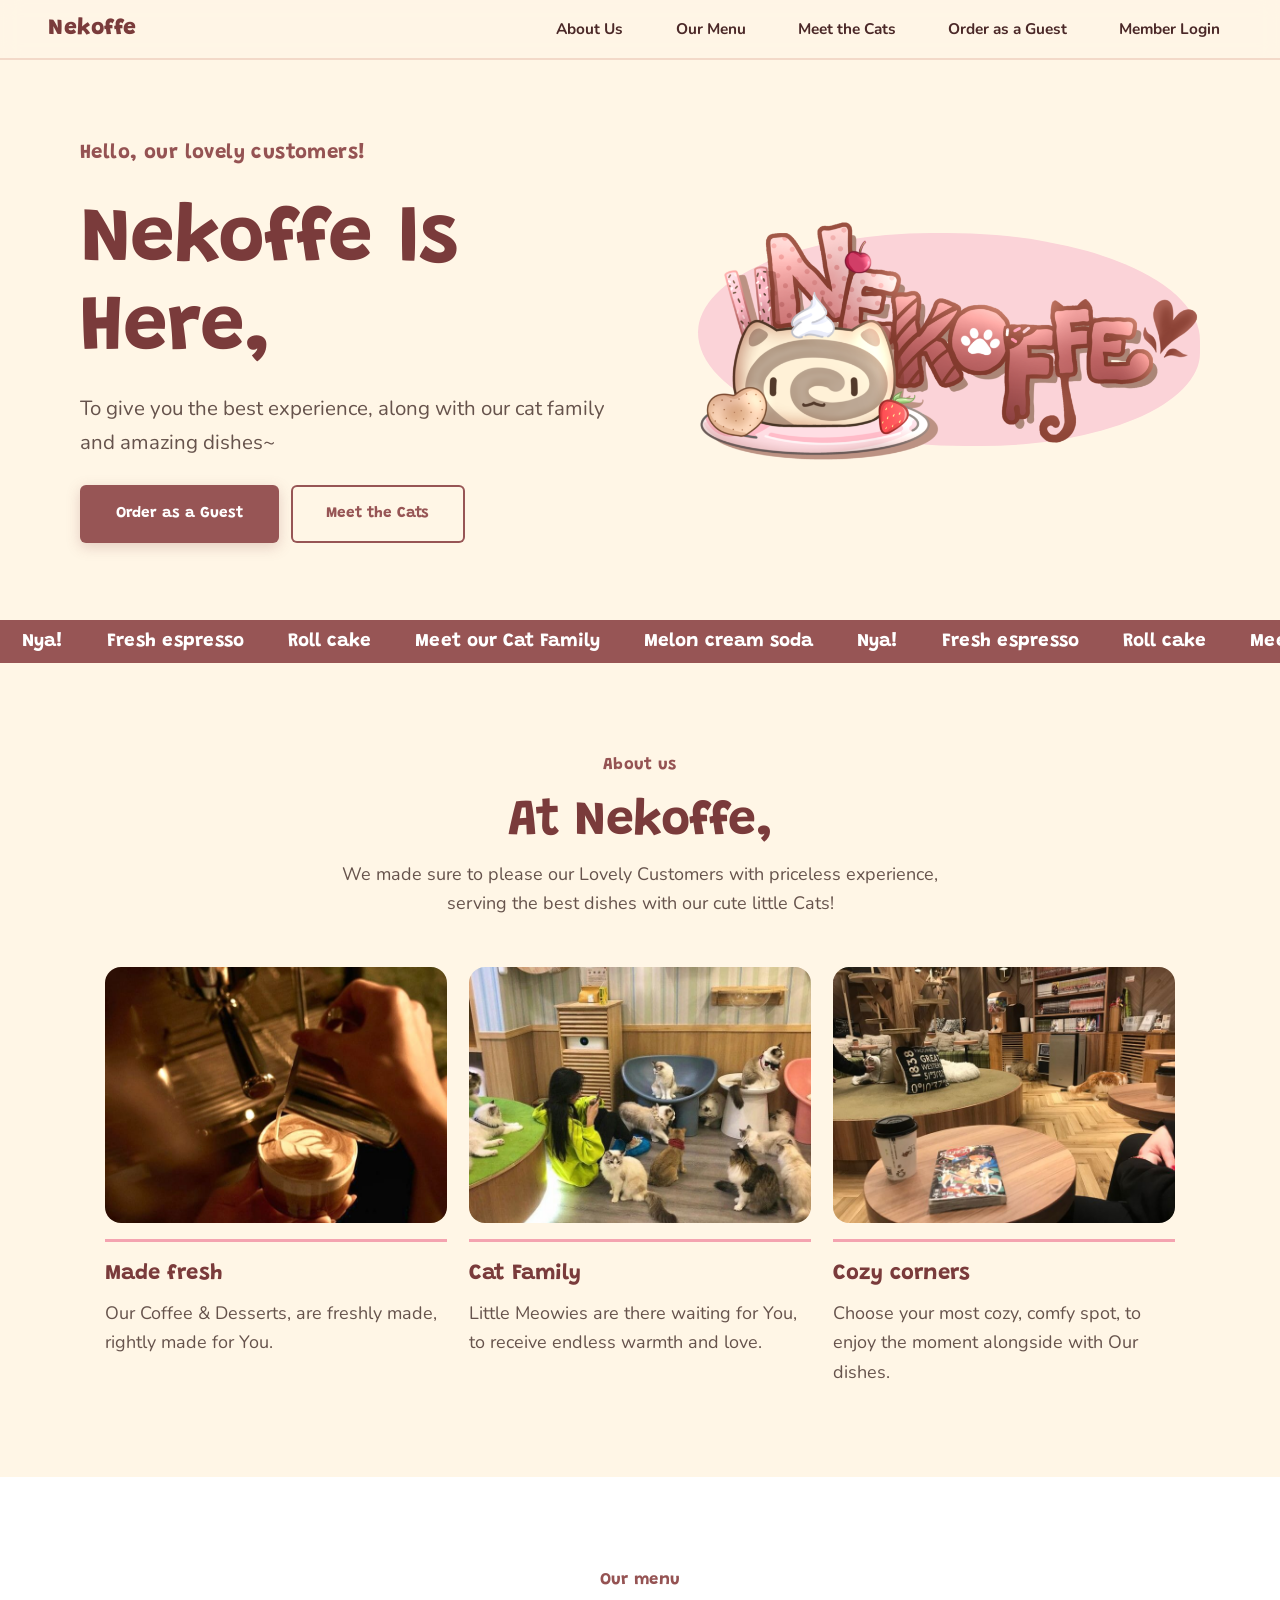
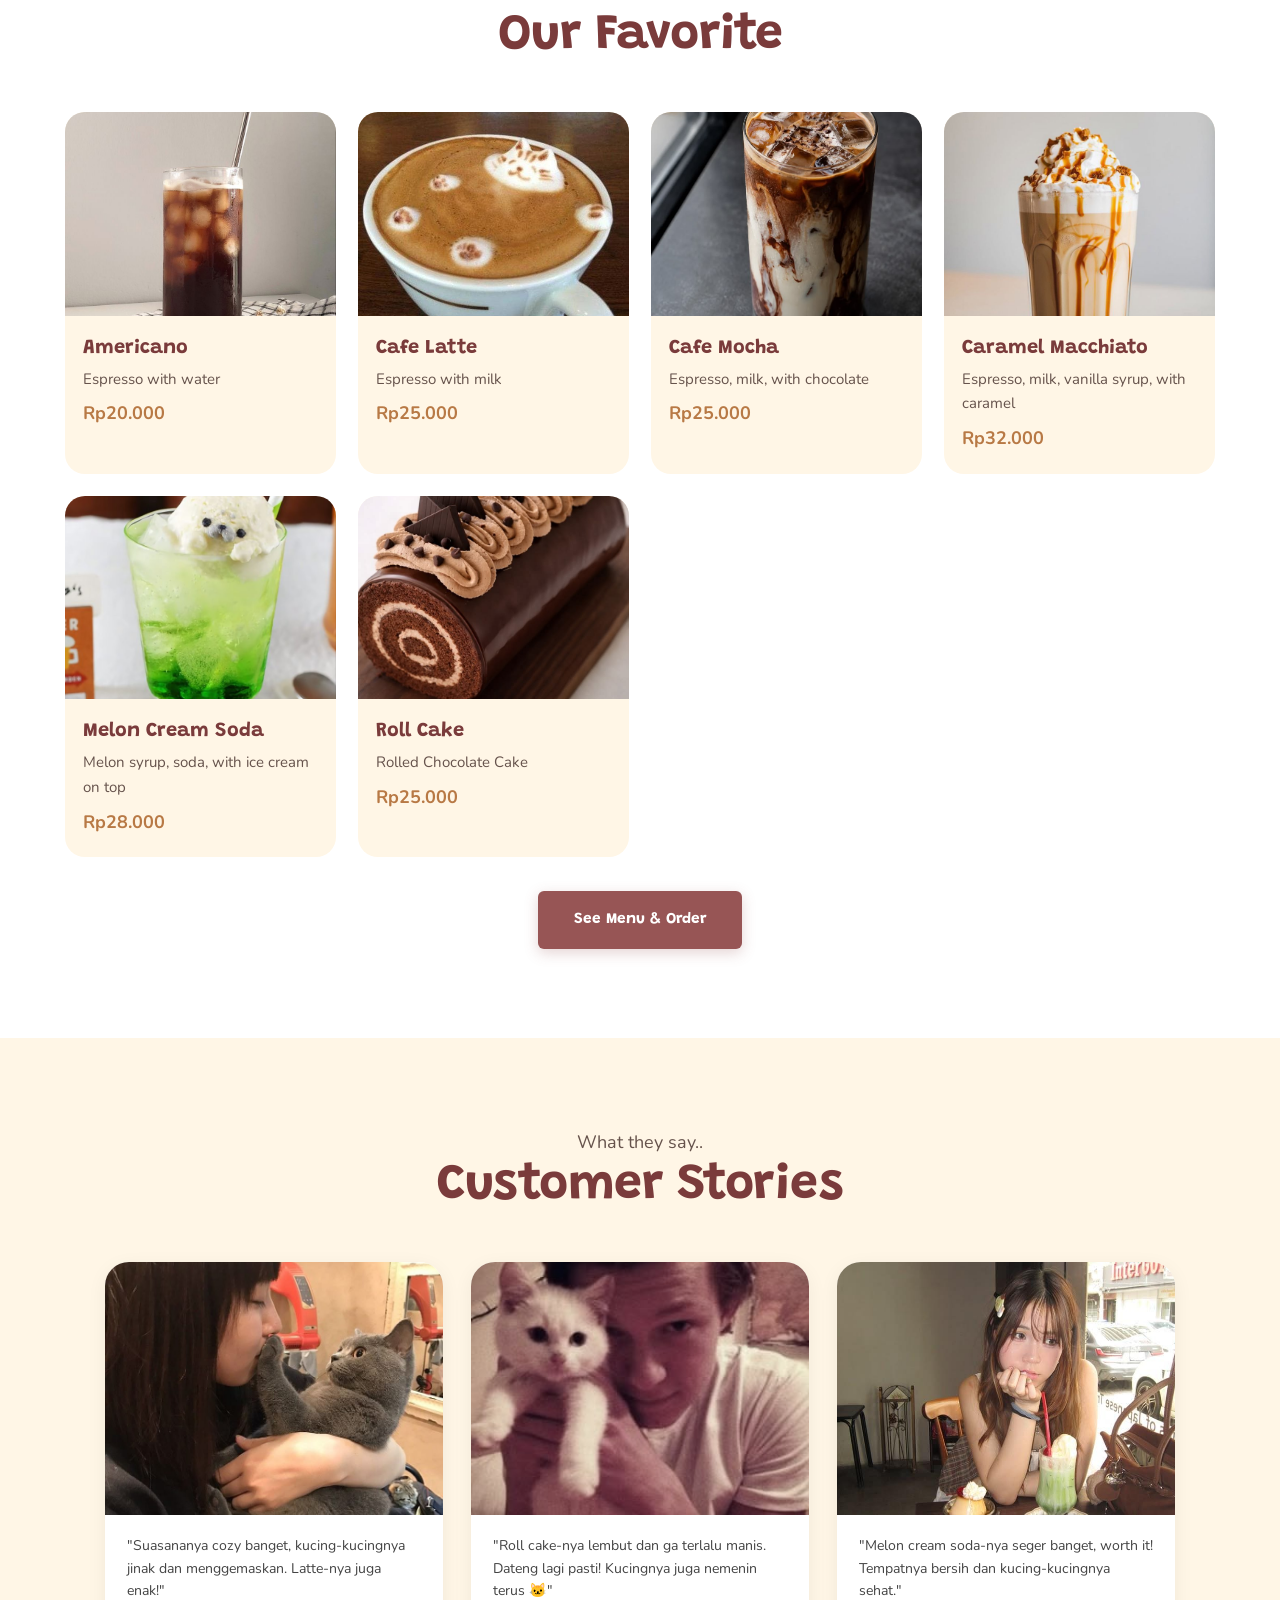
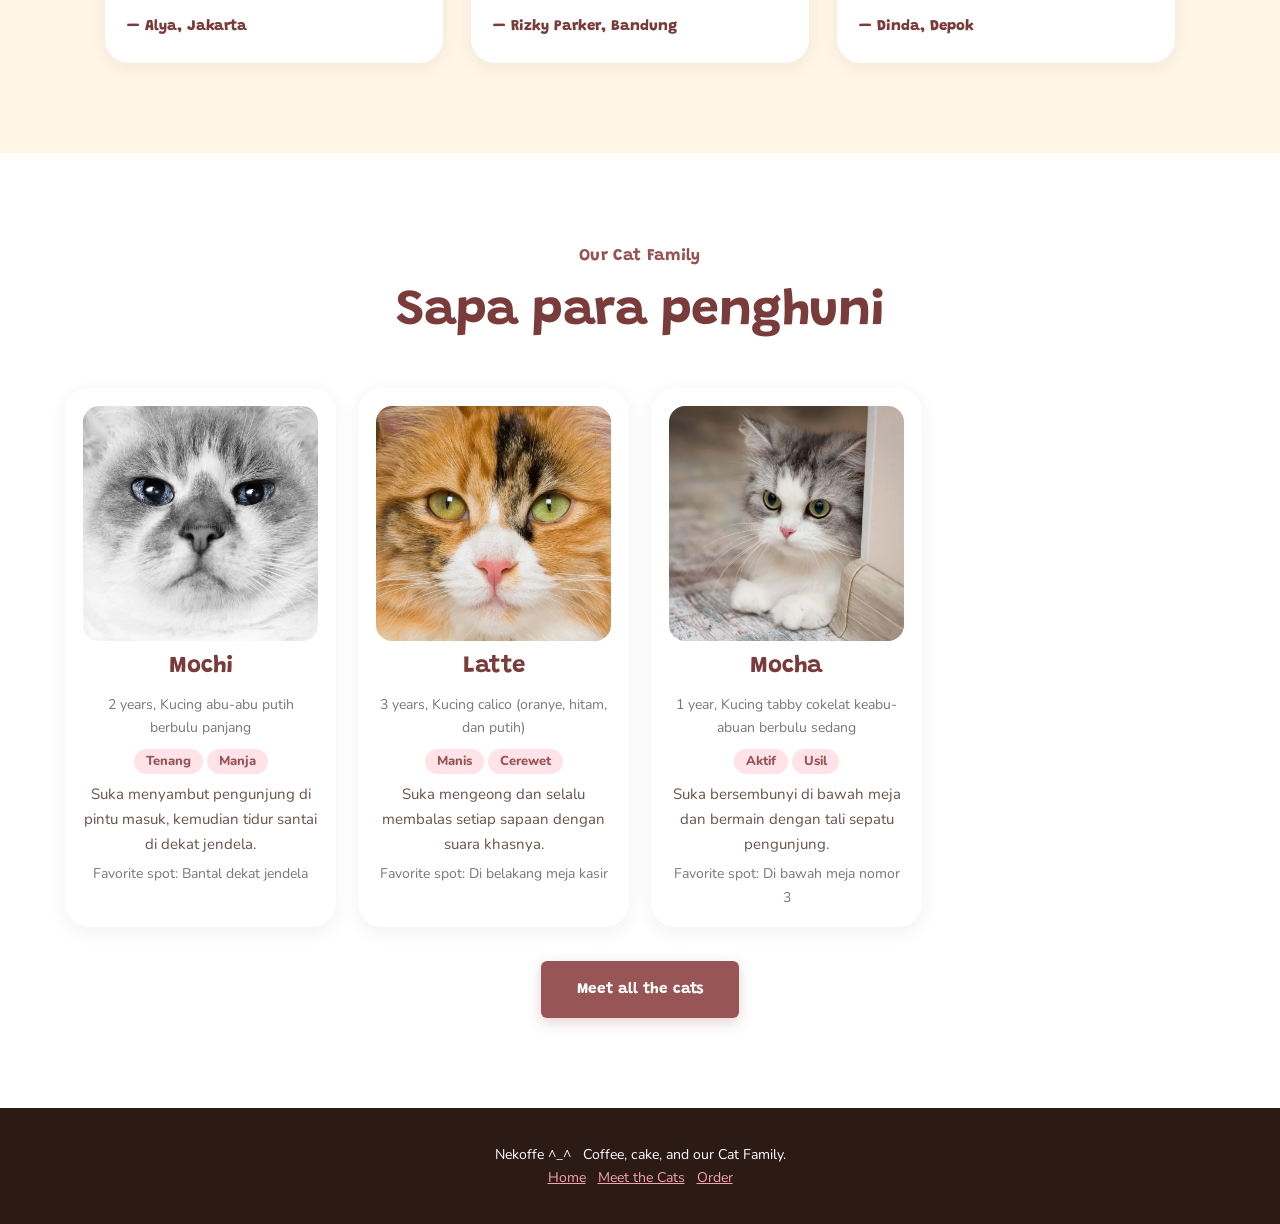
==== index.html @ 2c0364d8 "bahasa dan foto" ====
<!DOCTYPE html>
<html lang="en">
<head>
    <meta charset="UTF-8">
    <meta name="viewport" content="width=device-width, initial-scale=1.0">
    <title>Nekoffe</title>
    <link rel="preconnect" href="https://fonts.googleapis.com"><link rel="preconnect" href="https://fonts.gstatic.com" crossorigin><link href="https://fonts.googleapis.com/css2?family=Grandstander:wght@600;800&family=Nunito:wght@400;700;800&display=swap" rel="stylesheet">
    <link rel="stylesheet" href="assets/css/style.css">
    <link rel="stylesheet" href="assets/css/extra.css">
</head>
<body>
<header class="navbar">
    <div class="logo"><a href="index.html">Nekoffe </a></div>
    <nav>
        <a href="index.html#about">About Us</a>
        <a href="index.html#menu">Our Menu</a>
        <a href="pages/cats.html">Meet the Cats</a>
        <a href="pages/order.html">Order as a Guest</a>
        <a href="login.html">Member Login</a>
    </nav>
</header>
<section class="hero2">
    <div>
        <p class="small-title">Hello, our lovely customers!</p>
        <h1>Nekoffe Is Here,</h1>
        <p>To give you the best experience, along with our cat family and amazing dishes~</p>
        <div class="cta">
            <a href="pages/order.html" class="button">Order as a Guest</a>
            <a href="pages/cats.html" class="button ghost">Meet the Cats</a>
        </div>
    </div>
    <div class="art">
        <img src="assets/img/LOGO.png" alt="Nekoffe logo: a cat-shaped roll cake with strawberry">
    </div>
</section>
<div class="strip" aria-hidden="true"><div><span>Nya!</span><span>Fresh espresso</span><span>Roll cake</span><span>Meet our Cat Family</span><span>Melon cream soda</span><span>Nya!</span><span>Fresh espresso</span><span>Roll cake</span><span>Meet our Cat Family</span><span>Melon cream soda</span></div></div>
<section id="about" class="wrap">
    <div class="head"><p class="small-title">About us</p><h2>At Nekoffe,</h2>
    <p>We made sure to please our Lovely Customers with priceless experience, serving the best dishes with our cute little Cats!</p></div>
    <div class="features">
        <div class="feat">
            <img src="assets/img/FRESH2.jpeg" alt="Racikan kopi espresso segar di Nekoffe" loading="lazy">
            <h3>Made fresh</h3><p>Our Coffee & Desserts, are freshly made, rightly made for You.</p>
        </div>
        <div class="feat">
            <img src="assets/img/famili.jpeg" alt="Kucing penghuni kafe Nekoffe yang sedang bersantai" loading="lazy">
            <h3>Cat Family</h3><p>Little Meowies are there waiting for You, to receive endless warmth and love.</p>
        </div>
        <div class="feat">
            <img src="assets/img/tes2.jpeg" alt="Sudut meja kafe Nekoffe yang nyaman untuk bersantai" loading="lazy">
            <h3>Cozy corners</h3><p>Choose your most cozy, comfy spot, to enjoy the moment alongside with Our dishes.</p>
        </div>
    </div>
</section>
<section id="menu" class="wrap alt" style="max-width:none"><div style="max-width:1150px;margin:0 auto">
    <div class="head"><p class="small-title">Our menu</p><h2>Our Favorite</h2></div>
    <div class="dishes">
<article class="dish"><img src="assets/img/americanp.jpg" alt="Americano" loading="lazy"><div><h3>Americano</h3><p>Espresso with water</p><b>Rp20.000</b></div></article>
<article class="dish"><img src="assets/img/latte.jpeg" alt="Cafe Latte" loading="lazy"><div><h3>Cafe Latte</h3><p>Espresso with milk</p><b>Rp25.000</b></div></article>
<article class="dish"><img src="assets/img/mocha.jpg" alt="Cafe Mocha" loading="lazy"><div><h3>Cafe Mocha</h3><p>Espresso, milk, with chocolate</p><b>Rp25.000</b></div></article>
<article class="dish"><img src="assets/img/machiato.jpg" alt="Caramel Macchiato" loading="lazy"><div><h3>Caramel Macchiato</h3><p>Espresso, milk, vanilla syrup, with caramel</p><b>Rp32.000</b></div></article>
<article class="dish"><img src="assets/img/melon.jpg" alt="Melon Cream Soda" loading="lazy"><div><h3>Melon Cream Soda</h3><p>Melon syrup, soda, with ice cream on top</p><b>Rp28.000</b></div></article>
<article class="dish"><img src="assets/img/rollcake.jpg" alt="Roll Cake" loading="lazy"><div><h3>Roll Cake</h3><p>Rolled Chocolate Cake</p><b>Rp25.000</b></div></article>
    </div>
    <p class="center"><a href="pages/order.html" class="button">See Menu &amp; Order</a></p>
</div></section>
<section id="testimoni" class="wrap">
    <div class="head"><p class="title">What they say..</p><h2>Customer Stories</h2></div>
    <div class="testimonials">
        <div class="testi-card">
            <div class="testi-img-wrap">
                <img src="assets/img/testi1.jpeg" alt="Testimoni pelanggan 1" loading="lazy">
            </div>
            <blockquote>
                <p>"Suasananya cozy banget, kucing-kucingnya jinak dan menggemaskan. Latte-nya juga enak!"</p>
                <cite>— Alya, Jakarta</cite>
            </blockquote>
        </div>
        <div class="testi-card">
            <div class="testi-img-wrap">
                <img src="assets/img/testi2.jpeg" alt="Testimoni pelanggan 2" loading="lazy">
            </div>
            <blockquote>
                <p>"Roll cake-nya lembut dan ga terlalu manis. Dateng lagi pasti! Kucingnya juga nemenin terus 🐱"</p>
                <cite>— Rizky Parker, Bandung</cite>
            </blockquote>
        </div>
        <div class="testi-card">
            <div class="testi-img-wrap">
                <img src="assets/img/testi3.jpeg" alt="Testimoni pelanggan 3" loading="lazy">
            </div>
            <blockquote>
                <p>"Melon cream soda-nya seger banget, worth it! Tempatnya bersih dan kucing-kucingnya sehat."</p>
                <cite>— Dinda, Depok</cite>
            </blockquote>
        </div>
    </div>
</section>
<section class="wrap alt" style="max-width:none"><div style="max-width:1150px;margin:0 auto">
    <div class="head"><p class="small-title">Our Cat Family</p><h2>Sapa para penghuni</h2></div>
    <div class="cats" id="cats" data-base=""></div>
    <p class="center"><a href="pages/cats.html" class="button">Meet all the cats</a></p>
</div></section>
<footer>
    <p>Nekoffe ^_^ &nbsp; Coffee, cake, and our Cat Family.</p>
    <p><a href="index.html" style="color:#f4a3b0">Home</a> &nbsp; <a href="pages/cats.html" style="color:#f4a3b0">Meet the Cats</a> &nbsp; <a href="pages/order.html" style="color:#f4a3b0">Order</a></p>
</footer>
<script src="assets/js/cats.js"></script>
<script>renderCats(document.getElementById("cats"),3)</script>
<script src="assets/js/site.js"></script>
</body>
</html>
---- assets/css/style.css ----
/* ==========================================================================
   Nekoffe - Central Responsive Stylesheet
   Supports: Mobile (320px-480px), Phablets (481px-640px), Tablets/iPad (641px-1024px),
   Laptops (1025px-1440px), Desktop 1080p (1441px-1920px), 2K (2560px), 4K (3840px+)
   ========================================================================== */

:root {
    --color-bg: #f5f0e8;
    --color-hero-bg: #faf5ee; /* Putih coklat sedikit / warm coffee cream */
    --color-card: #ffffff;
    --color-primary: #975555;
    --color-primary-hover: #5e3333;
    --color-accent: #b87945;
    --color-accent-light: #fff8f0;
    --color-text-title: #955353;
    --color-text-dark: #4b2828;
    --color-text-body: #66534c;
    --color-text-muted: #777777;
    --color-pink: #ff6aa3;
    --color-login-bg: rgb(147, 84, 84);
    --color-login-btn: #f8c3d8;

    --radius-sm: 6px;
    --radius-md: 10px;
    --radius-lg: 14px;

    --shadow-card: 0 5px 20px rgba(0, 0, 0, 0.06);
    --shadow-hover: 0 10px 25px rgba(0, 0, 0, 0.09);
    --shadow-glow: 0 4px 14px rgba(151, 85, 85, 0.25);

    --font-main: 'Gill Sans', 'Gill Sans MT', 'Trebuchet MS', sans-serif;
    --container-max: 1150px;
}

/* --------------------------------------------------------------------------
   Reset & Global Baseline
   -------------------------------------------------------------------------- */
* {
    margin: 0;
    padding: 0;
    box-sizing: border-box;
}

html {
    scroll-behavior: smooth;
    -webkit-text-size-adjust: 100%;
}

body {
    font-family: var(--font-main);
    background-color: var(--color-bg);
    color: var(--color-text-body);
    line-height: 1.6;
    min-height: 100vh;
    min-height: 100svh;
    width: 100%;
    overflow-x: hidden;
}

img {
    max-width: 100%;
    height: auto;
    display: block;
}

/* --------------------------------------------------------------------------
   Navbar
   -------------------------------------------------------------------------- */
.navbar {
    position: absolute;
    top: 0;
    left: 0;
    right: 0;
    width: 100%;
    max-width: 1600px;
    margin: 0 auto;
    padding: clamp(16px, 2.5vw, 28px) clamp(20px, 4vw, 60px);
    display: flex;
    justify-content: space-between;
    align-items: center;
    z-index: 100;
    background: transparent;
}

.logo {
    color: rgb(124, 71, 71);
    font-size: clamp(18px, 1.8vw, 24px);
    font-weight: bold;
    text-shadow: 0 2px 8px rgba(66, 42, 42, 0.4);
    letter-spacing: 0.5px;
    white-space: nowrap;
}

.navbar nav {
    display: flex;
    align-items: center;
    gap: clamp(14px, 2.2vw, 32px);
}

.navbar nav a {
    color: rgb(75, 40, 40);
    text-decoration: none;
    font-size: clamp(14px, 1.2vw, 17px);
    font-weight: 500;
    text-shadow: 0 2px 8px rgba(81, 56, 56, 0.4);
    transition: color 0.3s ease, transform 0.2s ease;
    padding: 4px 6px;
    border-radius: var(--radius-sm);
}

.navbar nav a:hover {
    color: #ff95c5;
}

/* --------------------------------------------------------------------------
   Hero Section
   -------------------------------------------------------------------------- */
.hero {
    width: 100%;
    min-height: 100vh;
    min-height: 100svh;
    display: flex;
    flex-direction: column;
    align-items: center;
    justify-content: center;
    position: relative;
    background-color: var(--color-hero-bg);
    background: linear-gradient(180deg, #fdfbf7 0%, #f9f3ea 100%);
    padding: clamp(90px, 12vh, 130px) clamp(16px, 4vw, 40px) clamp(45px, 6vh, 75px);
    text-align: center;
    overflow: hidden;
}

.hero-content {
    color: var(--color-pink);
    max-width: min(780px, 100%);
    width: 100%;
    margin: 0 auto;
    padding: 0 clamp(10px, 2vw, 20px);
    display: flex;
    flex-direction: column;
    align-items: center;
    text-align: center;
    z-index: 2;
}

/* Hero Logo (Cropped LOGO.png) */
.hero-logo {
    width: clamp(230px, 40vw, 500px);
    max-width: 90%;
    height: auto;
    margin: 0 auto clamp(14px, 2.5vh, 26px);
    filter: drop-shadow(0 8px 24px rgba(151, 85, 85, 0.12));
    transition: transform 0.3s ease;
}

.hero-logo:hover {
    transform: scale(1.02);
}

.small-title {
    color: var(--color-text-title);
    font-size: clamp(12px, 1.2vw, 16px);
    font-weight: bold;
    letter-spacing: clamp(2px, 0.35vw, 4px);
    margin-bottom: clamp(8px, 1.4vw, 14px);
    text-transform: uppercase;
}

.hero h1 {
    font-size: clamp(32px, 5.2vw, 72px);
    line-height: 1.15;
    margin-bottom: clamp(10px, 1.8vw, 18px);
    color: var(--color-pink);
    font-weight: bold;
}

.hero-content > p:not(.small-title) {
    font-size: clamp(16px, 1.6vw, 21px);
    margin-bottom: clamp(22px, 3.5vw, 35px);
    color: var(--color-pink);
}

.hero .button {
    position: static;
    left: auto;
    transform: none;
    display: inline-flex;
    align-items: center;
    justify-content: center;
}

/* --------------------------------------------------------------------------
   Shared Buttons
   -------------------------------------------------------------------------- */
.button {
    display: inline-flex;
    align-items: center;
    justify-content: center;
    padding: clamp(12px, 1.4vw, 16px) clamp(26px, 2.8vw, 40px);
    background-color: var(--color-primary);
    color: #ffffff;
    text-decoration: none;
    border: none;
    border-radius: var(--radius-sm);
    font-size: clamp(15px, 1.2vw, 17px);
    font-weight: bold;
    cursor: pointer;
    transition: background-color 0.3s ease, transform 0.2s ease, box-shadow 0.2s ease;
    box-shadow: var(--shadow-glow);
    text-align: center;
}

.button:hover {
    background-color: var(--color-primary-hover);
    transform: translateY(-2px);
    box-shadow: 0 6px 18px rgba(151, 85, 85, 0.35);
}

.button:active {
    transform: translateY(0);
}

.button:disabled {
    background-color: #bbb;
    cursor: not-allowed;
    transform: none;
    box-shadow: none;
}

/* --------------------------------------------------------------------------
   About Section
   -------------------------------------------------------------------------- */
.about {
    width: 100%;
    background-color: var(--color-bg);
    padding: clamp(60px, 8vw, 120px) clamp(20px, 4vw, 50px);
}

.section-content {
    max-width: min(850px, 100%);
    margin: 0 auto;
    text-align: center;
}

.section-content h2 {
    font-size: clamp(28px, 3.8vw, 44px);
    margin-bottom: clamp(16px, 2.5vw, 25px);
    color: var(--color-text-dark);
}

.section-content p:not(.small-title) {
    color: var(--color-text-body);
    font-size: clamp(15px, 1.5vw, 19px);
    line-height: 1.7;
    margin-bottom: 15px;
}

/* --------------------------------------------------------------------------
   Our Menu Section
   -------------------------------------------------------------------------- */
.our-menu {
    padding: clamp(60px, 8vw, 120px) clamp(20px, 4vw, 50px);
    text-align: center;
    background-color: #ffffff;
}

.section-title {
    text-align: center;
    margin-bottom: clamp(30px, 4.5vw, 55px);
}

.section-title h1,
.section-title h2 {
    font-size: clamp(28px, 3.8vw, 44px);
    margin-bottom: 10px;
    color: var(--color-text-dark);
}

.section-title p {
    color: var(--color-text-muted);
    font-size: clamp(15px, 1.4vw, 18px);
}

.menu-preview {
    max-width: var(--container-max);
    margin: 0 auto clamp(30px, 4vw, 48px);
    display: grid;
    grid-template-columns: repeat(3, 1fr);
    gap: clamp(18px, 2.4vw, 28px);
}

.preview-card {
    background-color: var(--color-bg);
    padding: clamp(24px, 3vw, 36px) clamp(16px, 2vw, 24px);
    border-radius: var(--radius-md);
    transition: transform 0.3s ease, box-shadow 0.3s ease;
    text-align: center;
}

.preview-card:hover {
    transform: translateY(-5px);
    box-shadow: var(--shadow-hover);
}

.preview-card h3 {
    font-size: clamp(18px, 1.6vw, 22px);
    margin-bottom: 8px;
    color: var(--color-text-dark);
}

.preview-card p {
    color: var(--color-text-muted);
    font-size: clamp(14px, 1.2vw, 16px);
}

/* --------------------------------------------------------------------------
   Order Page Layout & Form
   -------------------------------------------------------------------------- */
.order-page {
    min-height: 100vh;
    min-height: 100svh;
    padding: clamp(100px, 13vw, 150px) clamp(16px, 3vw, 40px) clamp(60px, 7vw, 100px);
    background-color: var(--color-bg);
}

.order-container {
    max-width: min(920px, 100%);
    margin: 0 auto;
    width: 100%;
}

.order-container .section-title {
    margin-bottom: clamp(25px, 3.5vw, 40px);
}

.form-section {
    background-color: #ffffff;
    padding: clamp(18px, 3.2vw, 32px);
    margin-bottom: clamp(18px, 2.5vw, 28px);
    border-radius: var(--radius-lg);
    box-shadow: var(--shadow-card);
}

.form-section h2 {
    margin-bottom: clamp(14px, 2vw, 20px);
    font-size: clamp(20px, 2.2vw, 25px);
    color: var(--color-text-dark);
}

.form-description {
    color: var(--color-text-muted);
    font-size: clamp(14px, 1.2vw, 15px);
    margin-bottom: clamp(14px, 2vw, 20px);
}

.form-group {
    margin-bottom: clamp(15px, 2vw, 20px);
}

.form-group label {
    display: block;
    margin-bottom: 8px;
    font-weight: bold;
    font-size: clamp(14px, 1.2vw, 16px);
    color: var(--color-text-dark);
}

input[type="text"],
input[type="password"],
input[type="number"],
textarea,
select {
    width: 100%;
    padding: clamp(11px, 1.4vw, 14px);
    border: 1px solid #ddd;
    border-radius: var(--radius-sm);
    font-family: inherit;
    font-size: clamp(14px, 1.2vw, 16px);
    background-color: #ffffff;
    outline: none;
    color: var(--color-text-dark);
    transition: border-color 0.2s ease, box-shadow 0.2s ease;
}

input[type="text"]:focus,
input[type="password"]:focus,
input[type="number"]:focus,
textarea:focus,
select:focus {
    border-color: #8d3e47;
    box-shadow: 0 0 0 3px rgba(141, 62, 71, 0.12);
}

textarea {
    resize: vertical;
    min-height: 90px;
}

/* --------------------------------------------------------------------------
   Menu Selection Grid (Order Page)
   -------------------------------------------------------------------------- */
.menu-selection {
    display: grid;
    grid-template-columns: repeat(2, 1fr);
    gap: clamp(14px, 2vw, 22px);
}

.menu-option {
    position: relative;
    display: flex;
    align-items: center;
    gap: clamp(10px, 1.8vw, 16px);
    padding: clamp(12px, 1.6vw, 16px);
    border: 2px solid #eee;
    border-radius: var(--radius-md);
    cursor: pointer;
    transition: border-color 0.25s ease, transform 0.25s ease, background-color 0.25s ease;
    background-color: #ffffff;
    user-select: none;
}

.menu-option:hover {
    border-color: var(--color-accent);
    transform: translateY(-2px);
}

.menu-option.selected {
    border-color: var(--color-accent);
    background-color: var(--color-accent-light);
}

.menu-option input[type="checkbox"] {
    width: 20px;
    height: 20px;
    accent-color: var(--color-accent);
    flex-shrink: 0;
}

.menu-option img {
    width: clamp(70px, 8vw, 90px);
    height: clamp(70px, 8vw, 90px);
    object-fit: cover;
    border-radius: 8px;
    flex-shrink: 0;
}

.menu-info {
    flex: 1;
    min-width: 0;
}

.menu-info h3 {
    font-size: clamp(15px, 1.5vw, 18px);
    margin-bottom: 4px;
    color: var(--color-text-dark);
    word-break: break-word;
}

.menu-info p {
    color: var(--color-text-muted);
    font-size: clamp(13px, 1.1vw, 14px);
    margin-bottom: 4px;
}

.menu-info span {
    color: var(--color-accent);
    font-weight: bold;
    font-size: clamp(14px, 1.3vw, 16px);
    display: inline-block;
}

/* Quantity Controls */
.qty {
    display: flex;
    align-items: center;
    gap: clamp(6px, 1vw, 10px);
    flex-shrink: 0;
}

.qty button {
    width: clamp(28px, 3.2vw, 34px);
    height: clamp(28px, 3.2vw, 34px);
    border: none;
    border-radius: 50%;
    background-color: var(--color-primary);
    color: #ffffff;
    font-size: clamp(16px, 1.8vw, 20px);
    line-height: 1;
    display: flex;
    align-items: center;
    justify-content: center;
    cursor: pointer;
    transition: background-color 0.2s ease, transform 0.15s ease;
}

.qty button:hover {
    background-color: var(--color-primary-hover);
}

.qty button:active {
    transform: scale(0.92);
}

.qty b {
    min-width: 20px;
    text-align: center;
    font-size: clamp(14px, 1.2vw, 16px);
    color: var(--color-text-dark);
}

/* --------------------------------------------------------------------------
   Sugar & Order Type Options
   -------------------------------------------------------------------------- */
.sugar-options {
    display: flex;
    flex-wrap: wrap;
    gap: clamp(8px, 1.5vw, 14px);
}

.sugar-options label {
    padding: clamp(8px, 1.2vw, 11px) clamp(14px, 2vw, 20px);
    border: 1px solid #ddd;
    border-radius: var(--radius-sm);
    cursor: pointer;
    background-color: #ffffff;
    transition: border-color 0.2s ease, background-color 0.2s ease;
    font-size: clamp(13px, 1.2vw, 15px);
    display: inline-flex;
    align-items: center;
}

.sugar-options label:hover {
    border-color: var(--color-accent);
}

.sugar-options input {
    margin-right: 6px;
    accent-color: var(--color-accent);
}

.order-type {
    display: flex;
    flex-wrap: wrap;
    gap: clamp(16px, 3vw, 28px);
    font-size: clamp(14px, 1.2vw, 16px);
}

.order-type label {
    cursor: pointer;
    display: inline-flex;
    align-items: center;
}

.order-type input {
    margin-right: 8px;
    accent-color: var(--color-accent);
}

/* --------------------------------------------------------------------------
   Rows & Summary Elements
   -------------------------------------------------------------------------- */
.row {
    display: flex;
    justify-content: space-between;
    align-items: center;
    gap: 15px;
    padding: 8px 0;
    font-size: clamp(14px, 1.2vw, 16px);
}

.row.total {
    font-weight: bold;
    font-size: clamp(17px, 1.6vw, 20px);
    border-top: 2px dashed #ddd;
    margin-top: 10px;
    padding-top: 14px;
    color: var(--color-text-dark);
}

/* --------------------------------------------------------------------------
   Payment Method Cards & QR
   -------------------------------------------------------------------------- */
.method-card {
    display: flex;
    align-items: center;
    gap: clamp(10px, 2vw, 16px);
    padding: clamp(12px, 2vw, 16px);
    margin-bottom: 12px;
    border: 2px solid #eee;
    border-radius: var(--radius-md);
    cursor: pointer;
    transition: border-color 0.25s ease, background-color 0.25s ease;
    background-color: #ffffff;
}

.method-card:hover,
.method-card.selected {
    border-color: var(--color-accent);
}

.method-card.selected {
    background-color: var(--color-accent-light);
}

.method-card > div {
    flex: 1;
    min-width: 0;
}

.method-card h3 {
    font-size: clamp(15px, 1.4vw, 18px);
    margin-bottom: 2px;
    color: var(--color-text-dark);
}

.method-card small {
    color: var(--color-text-muted);
    font-size: clamp(12px, 1.1vw, 13px);
}

.method-card strong {
    color: var(--color-accent);
    font-size: clamp(15px, 1.4vw, 18px);
    flex-shrink: 0;
    margin-left: 8px;
}

.method-card input {
    accent-color: var(--color-accent);
}

.method-detail {
    margin-top: 18px;
}

.qr-box {
    width: clamp(180px, 45vw, 220px);
    height: clamp(180px, 45vw, 220px);
    margin: 15px auto;
    display: flex;
    flex-direction: column;
    align-items: center;
    justify-content: center;
    text-align: center;
    border: 3px dashed var(--color-primary);
    border-radius: var(--radius-lg);
    font-size: clamp(24px, 4vw, 32px);
    font-weight: bold;
    color: var(--color-primary);
    padding: 10px;
    background-color: #fffaf5;
}

.qr-box small {
    font-size: 12px;
    font-weight: normal;
    color: var(--color-text-muted);
    margin-top: 6px;
    line-height: 1.4;
}

/* --------------------------------------------------------------------------
   Submit Area
   -------------------------------------------------------------------------- */
.submit-area {
    text-align: center;
    padding: clamp(16px, 3vw, 24px) 0;
    display: flex;
    justify-content: center;
    align-items: center;
    flex-wrap: wrap;
    gap: 12px;
}

.submit-area .button {
    margin: 0;
}

/* --------------------------------------------------------------------------
   Receipt
   -------------------------------------------------------------------------- */
.receipt {
    max-width: clamp(320px, 92vw, 420px);
    margin: 0 auto;
    background: #ffffff;
    padding: clamp(22px, 4vw, 35px) clamp(16px, 3vw, 28px);
    border-radius: var(--radius-sm);
    font-family: "Courier New", Courier, monospace;
    font-size: clamp(13px, 1.15vw, 15px);
    box-shadow: 0 5px 25px rgba(0, 0, 0, 0.08);
    word-break: break-word;
    color: #222222;
}

.receipt h2 {
    text-align: center;
    font-size: clamp(18px, 1.8vw, 22px);
    margin-bottom: 4px;
}

.receipt .center {
    text-align: center;
}

.receipt hr {
    border: none;
    border-top: 1px dashed #999;
    margin: 10px 0;
}

/* --------------------------------------------------------------------------
   Login Page
   -------------------------------------------------------------------------- */
.login-page {
    display: flex;
    justify-content: center;
    align-items: center;
    min-height: 100vh;
    min-height: 100svh;
    padding: clamp(20px, 4vw, 40px) 15px;
    background-color: var(--color-bg);
}

.login {
    background: var(--color-login-bg);
    padding: clamp(24px, 5vw, 36px);
    width: 100%;
    max-width: 420px;
    border-radius: var(--radius-lg);
    box-shadow: 0 10px 30px rgba(66, 42, 42, 0.25);
    color: #ffffff;
}

.login h2 {
    text-align: center;
    font-size: clamp(22px, 3vw, 28px);
    margin-bottom: 20px;
    color: #ffffff;
}

.login input {
    width: 100%;
    padding: 12px 14px;
    margin: 8px 0;
    border-radius: var(--radius-sm);
    border: none;
    font-size: 15px;
}

.login button {
    width: 100%;
    padding: 12px 14px;
    background: var(--color-login-btn);
    color: #4b2828;
    border: none;
    border-radius: var(--radius-sm);
    font-size: 16px;
    font-weight: bold;
    cursor: pointer;
    margin-top: 10px;
    transition: background-color 0.25s ease, transform 0.2s ease;
}

.login button:hover {
    background: #f0adc6;
    transform: translateY(-2px);
}

#error {
    color: #ffcccc;
    background-color: rgba(0, 0, 0, 0.25);
    padding: 8px 12px;
    border-radius: var(--radius-sm);
    text-align: center;
    margin-bottom: 12px;
    font-size: 14px;
    display: none;
}

.back {
    display: block;
    text-align: center;
    margin-top: 18px;
    color: #ffffff;
    text-decoration: underline;
    font-size: 14px;
    transition: opacity 0.2s ease;
}

.back:hover {
    opacity: 0.85;
}

/* --------------------------------------------------------------------------
   Footer
   -------------------------------------------------------------------------- */
footer {
    background-color: #2c1a15;
    color: #ffffff;
    text-align: center;
    padding: clamp(20px, 3vw, 35px);
    font-size: clamp(13px, 1.1vw, 15px);
}

/* ==========================================================================
   RESPONSIVE BREAKPOINTS
   ========================================================================== */

/* --------------------------------------------------------------------------
   1. Tablets & iPads (Portrait & Landscape: 641px - 1024px)
   -------------------------------------------------------------------------- */
@media (max-width: 1024px) {
    .menu-preview {
        grid-template-columns: repeat(2, 1fr);
        max-width: 780px;
    }

    .menu-selection {
        grid-template-columns: 1fr;
    }

    .hero-logo {
        width: clamp(300px, 48vw, 440px);
    }
}

/* --------------------------------------------------------------------------
   2. Phablets & Mobile Devices (<= 768px)
   -------------------------------------------------------------------------- */
@media (max-width: 768px) {
    .navbar {
        position: absolute;
        padding: 16px 20px;
        flex-direction: column;
        gap: 12px;
        text-align: center;
    }

    .navbar nav {
        gap: 8px 16px;
        flex-wrap: wrap;
        justify-content: center;
    }

    .navbar nav a {
        font-size: 14px;
        padding: 4px 8px;
    }

    .hero {
        padding-top: 115px;
        padding-bottom: 45px;
    }

    .hero-logo {
        width: clamp(220px, 64vw, 360px);
        margin-bottom: 16px;
    }

    .hero h1 {
        font-size: clamp(30px, 7vw, 44px);
    }

    .menu-preview {
        grid-template-columns: 1fr;
        max-width: 440px;
    }

    .order-page {
        padding-top: clamp(130px, 20vw, 160px);
    }
}

/* --------------------------------------------------------------------------
   3. Small Mobile Devices (<= 480px)
   -------------------------------------------------------------------------- */
@media (max-width: 480px) {
    .navbar {
        padding: 12px 14px;
        gap: 8px;
    }

    .navbar nav {
        gap: 4px 10px;
    }

    .navbar nav a {
        font-size: 13px;
        padding: 3px 6px;
    }

    .hero {
        padding-top: 100px;
        padding-bottom: 35px;
    }

    .hero-logo {
        width: clamp(200px, 75vw, 300px);
        margin-bottom: 12px;
    }

    .hero h1 {
        font-size: 30px;
    }

    .hero-content > p:not(.small-title) {
        font-size: 15px;
        margin-bottom: 22px;
    }

    .form-section {
        padding: 16px;
        border-radius: var(--radius-md);
    }

    .menu-option {
        padding: 10px 12px;
        gap: 10px;
    }

    .menu-option img {
        width: 65px;
        height: 65px;
    }

    .menu-info h3 {
        font-size: 15px;
    }

    .menu-info span {
        font-size: 14px;
    }

    .qty {
        gap: 6px;
    }

    .qty button {
        width: 30px;
        height: 30px;
        font-size: 16px;
    }

    .qty b {
        min-width: 18px;
        font-size: 14px;
    }

    .sugar-options {
        gap: 8px;
    }

    .sugar-options label {
        padding: 7px 12px;
        font-size: 13px;
    }

    .submit-area .button {
        width: 100%;
        max-width: 320px;
    }

    .method-card strong {
        font-size: 15px;
    }
}

/* --------------------------------------------------------------------------
   4. Extra Small Screens (<= 360px: iPhone SE 1st gen, Galaxy Z Flip cover)
   -------------------------------------------------------------------------- */
@media (max-width: 360px) {
    .hero-logo {
        width: 190px;
        margin-bottom: 10px;
    }

    .menu-option {
        padding: 8px 10px;
        gap: 8px;
    }

    .menu-option img {
        width: 55px;
        height: 55px;
    }

    .menu-info h3 {
        font-size: 14px;
    }

    .qty button {
        width: 26px;
        height: 26px;
        font-size: 14px;
    }

    .qty b {
        min-width: 15px;
        font-size: 13px;
    }
}

/* --------------------------------------------------------------------------
   5. Landscape Mobile Devices (Short Height Viewports)
   -------------------------------------------------------------------------- */
@media (max-height: 550px) and (orientation: landscape) {
    .hero {
        min-height: auto;
        padding-top: 75px;
        padding-bottom: 30px;
    }

    .hero-logo {
        width: 170px;
        margin-bottom: 8px;
    }

    .login-page {
        min-height: auto;
        padding: 40px 15px;
    }
}

/* --------------------------------------------------------------------------
   6. 2K / QHD Monitors (1921px - 2560px)
   -------------------------------------------------------------------------- */
@media (min-width: 1921px) {
    :root {
        --container-max: 1450px;
    }

    html {
        font-size: 18px;
    }

    .navbar {
        max-width: 1750px;
        padding: 30px 60px;
    }

    .hero-logo {
        width: min(600px, 40vw);
        margin-bottom: 30px;
    }

    .order-container {
        max-width: 1150px;
    }

    .menu-preview {
        max-width: 1450px;
        gap: 35px;
    }

    .menu-selection {
        gap: 26px;
    }

    .menu-option img {
        width: 100px;
        height: 100px;
    }

    .qty button {
        width: 38px;
        height: 38px;
        font-size: 20px;
    }

    .login {
        max-width: 480px;
    }
}

/* --------------------------------------------------------------------------
   7. 4K / UHD Displays (2561px and up)
   -------------------------------------------------------------------------- */
@media (min-width: 2561px) {
    :root {
        --container-max: 1850px;
    }

    html {
        font-size: 22px;
    }

    .navbar {
        max-width: 2100px;
        padding: 38px 80px;
    }

    .hero-logo {
        width: min(760px, 36vw);
        margin-bottom: 38px;
    }

    .order-container {
        max-width: 1450px;
    }

    .menu-preview {
        max-width: 1850px;
        gap: 45px;
    }

    .menu-selection {
        gap: 32px;
    }

    .menu-option img {
        width: 115px;
        height: 115px;
    }

    .qty button {
        width: 42px;
        height: 42px;
        font-size: 22px;
    }

    .login {
        max-width: 560px;
    }
}

/* --------------------------------------------------------------------------
   8. Print Media
   -------------------------------------------------------------------------- */
@media print {
    .navbar,
    .submit-area,
    .section-title {
        display: none !important;
    }

    .order-page {
        padding: 0 !important;
        background: #ffffff !important;
    }

    .receipt {
        box-shadow: none !important;
        max-width: 100% !important;
        padding: 0 !important;
    }
}
---- assets/css/extra.css ----
﻿/* Nekoffe - fonts, landing, cats page, page transition, cat cursor (loads after style.css) */
:root {
    --font-main:'Nunito','Trebuchet MS',sans-serif;--font-head:'Grandstander','Trebuchet MS',sans-serif;
    --color-pink:#e8788c;
    --color-bg:#fff6e6;
    --choc:#7a3b3b
}

body {
    font-family:var(--font-main);
    font-size:clamp(15px,.35vw + 14px,18px);
    line-height:1.65
}

h1,h2,h3,.logo,.button,.small-title,.qty b {
    font-family:var(--font-head)
}

h1,h2 {
    line-height:1.12;
    letter-spacing:-.01em
}

.small-title {
    text-transform:none;
    letter-spacing:.02em;
    font-weight:700;
    font-size:clamp(15px,1.3vw,19px)
}

a:focus-visible,button:focus-visible {
    outline:3px solid #e8788c;
    outline-offset:3px
}

/* navbar */
.navbar {
    position:sticky;
    max-width:none;
    flex-direction:row;
    gap:12px;
    padding:10px clamp(16px,4vw,48px);
    background:rgba(255,246,230,.9);
    backdrop-filter:blur(10px);
    border-bottom:2px solid #f3d9c9
}

.logo {
    color:var(--choc);
    text-shadow:none;
    font-weight:800
}

.logo a {
    color:inherit;
    text-decoration:none
}

.navbar nav a {
    text-shadow:none;
    font-weight:700;
    padding:6px 12px;
    border-radius:99px
}

.navbar nav a:hover,.navbar nav a.active {
    color:var(--choc);
    box-shadow:inset 0 -3px 0 #f4a3b0;
    border-radius:0
}

.burger {
    display:none;
    width:44px;
    height:44px;
    border:0;
    background:none;
    flex-direction:column;
    justify-content:center;
    align-items:center;
    gap:6px;
    cursor:pointer
}

.burger i {
    width:24px;
    height:3px;
    border-radius:2px;
    background:var(--choc);
    transition:.25s
}
.burger[aria-expanded=true] i:nth-child(1) {
    transform:translateY(9px) rotate(45deg)
}

.burger[aria-expanded=true] i:nth-child(2) {
    opacity:0
}

.burger[aria-expanded=true] i:nth-child(3) {
    transform:translateY(-9px) rotate(-45deg)
}

@media(max-width:860px) {
 .burger {display:flex}
 .navbar nav{display:none;position:absolute;top:100%;left:0;right:0;flex-direction:column;align-items:stretch;gap:4px;background:#fff6e6;padding:12px 16px 18px;border-bottom:2px solid #f3d9c9;box-shadow:0 12px 20px rgba(0,0,0,.08)}
 .navbar.open nav{display:flex}
 .navbar nav a{font-size:17px;padding:12px 16px}
}

.order-page {
    padding-top:clamp(28px,5vw,56px)
}

/* hero + sections */
.hero2 {
    display:grid;
    grid-template-columns:1.05fr .95fr;
    align-items:center;
    gap:clamp(24px,5vw,70px);
    max-width:1200px;
    margin:0 auto;
    padding:clamp(32px,6vw,80px) clamp(18px,4vw,40px)
}

.hero2 h1 {
    font-size:clamp(40px,6.4vw,80px);
    color:var(--choc);
    margin-bottom:16px
}

.hero2 p {
    max-width:34em;
    margin-bottom:26px;
    font-size:clamp(17px,1.6vw,21px)
}

.cta {
    display:flex;
    flex-wrap:wrap;
    gap:12px
}

.button.ghost {
    background:transparent;
    color:var(--color-primary);
    box-shadow:inset 0 0 0 2px var(--color-primary)
}

.button.ghost:hover {
    background:#ffe3e8;
    color:var(--choc)
}

.art {
    position:relative;
    isolation:isolate
}

.art:before {
    content:"";
    position:absolute;
    inset:6% 0;
    background:#fbd3d8;
    border-radius:48% 52% 45% 55%;
    z-index:-1
}

.art img {
    width:100%;
    animation:bob 4s ease-in-out infinite
}

.strip {
    background:var(--color-primary);
    color:#fff;
    overflow:hidden;
    white-space:nowrap;
    font:700 clamp(15px,1.6vw,19px) var(--font-head)
}

.strip div {
    display:inline-block;
    padding:12px 0;
    animation:slide 30s linear infinite
}

.strip span {
    margin:0 22px
}

.wrap {
    max-width:1150px;
    margin:0 auto;
    padding:clamp(48px,7vw,96px) clamp(18px,4vw,40px)
}

.alt {
    background:#fff
}

.head {
    text-align:center;
    margin-bottom:clamp(28px,4vw,48px)
}

.head h2 {
    font-size:clamp(30px,4.2vw,50px);
    color:var(--choc)
}

.head p:last-child {
    max-width:36em;
    margin:10px auto 0
}

.features,.dishes,.steps,.cats {
    display:grid;
    gap:clamp(14px,2vw,22px)
}

.features {
    grid-template-columns:repeat(auto-fit,minmax(230px,1fr))
}

.feat {
    border-top:0;
    padding-top:0
}

.feat img {
    width:100%;
    aspect-ratio:4/3;
    object-fit:cover;
    border-radius:16px;
    margin-bottom:16px;
    background:#fbe9dc
}

.feat h3 {
    border-top:3px solid #f4a3b0;
    padding-top:14px;
    margin-top:0!important
}

.step {
    background:#fff;
    border-radius:20px;
    padding:24px;
    box-shadow:var(--shadow-card)
}

.feat h3,.step h3 {
    color:var(--choc);
    margin:8px 0 6px;font-size:22px
}

.dishes {
    grid-template-columns:repeat(auto-fill,minmax(min(100%,260px),1fr))
}

.dish {
    background:var(--color-bg);
    border-radius:20px;
    overflow:hidden;
    transition:transform .3s
}

.dish:hover {
    transform:translateY(-6px) rotate(-.6deg)
}

.dish img {
    width:100%;
    aspect-ratio:4/3;
    object-fit:cover
}

.dish div {
    padding:16px 18px 20px
}

.dish h3 {
    color:var(--choc);
    font-size:20px
}

.dish p {
    font-size:15px;
    margin:2px 0 8px
}

.dish b {
    color:var(--color-accent);
    font-size:18px
}

.steps {
    grid-template-columns:repeat(auto-fit,minmax(220px,1fr));
    counter-reset:s;list-style:none
}

.step {
    counter-increment:s
}

.step:before {
    content:counter(s);
    display:grid;
    place-items:center;
    width:42px;
    height:42px;
    border-radius:50%;
    background:#f4a3b0;
    color:#fff;
    font:800 20px var(--font-head)
}

.center {
    text-align:center;
    margin-top:34px
}

/* cats */
.cats {
    grid-template-columns:repeat(auto-fill,minmax(min(100%,240px),1fr))
}

.cat {
    background:#fff;
    border-radius:24px;
    padding:18px;
    text-align:center;
    box-shadow:var(--shadow-card);
    display:flex;
    flex-direction:column;
    gap:6px
}

.cat img {
    width:100%;
    aspect-ratio:1;
    object-fit:cover;
    border-radius:16px;
    background:#fbe9dc
}

.cat h3 {
    color:var(--choc);
    font-size:24px
}

.cat p {
    font-size:15px
}

.cat .meta {
    color:var(--color-text-muted);
    font-size:14px
}
.tag {
    display:inline-block;
    background:#ffe3e8;
    color:var(--color-primary);
    border-radius:99px;
    padding:2px 12px;
    font-size:13px;
    font-weight:800;
    margin:2px
}

.pet {
    margin-top:auto;
    font-size:15px;
    padding:10px 18px
}

/* page transition */
.pt {
    position:fixed;
    inset:0;
    z-index:9998;
    background:#f4a3b0;
    display:flex;
    flex-direction:column;
    gap:6px;
    align-items:center;
    justify-content:center;
    pointer-events:none;
    color:#fff;
    font:800 clamp(26px,6vw,48px) var(--font-head);
    border-radius:0 0 50% 50%/0 0 10vh 10vh;
    animation:ptIn .75s cubic-bezier(.7,0,.2,1) both
}

.pt svg {
    width:clamp(64px,13vw,110px);
    animation:bob .6s ease-in-out infinite
}

.pt.go {
    animation:ptOut .45s cubic-bezier(.7,0,.3,1) forwards;
    border-radius:0
}

@keyframes ptIn {
    0%,35%{transform:none;border-radius:0}100%{transform:translateY(-115%)}
}

@keyframes ptOut {
    from{transform:translateY(100%)}to{transform:none}
}

/* cat cursor */
html.cat-on,html.cat-on * {
    cursor:none!important
}

html.cat-on input,html.cat-on textarea {
    cursor:text!important
}

.cc {
    position:fixed;
    left:0;
    top:0;
    width:42px;
    height:42px;
    pointer-events:none;
    z-index:9999;
    will-change:transform;
    transition:scale .18s ease,rotate .18s ease;
    transform:translate(-200px,-200px);
    transform-origin:center center
}

.cc svg {
    width:100%;
    height:100%;
    filter:drop-shadow(0 3px 3px rgba(0,0,0,.2))
}

.cc.hov {
    scale:1.0
}.cc.dn {
    scale:.8;
    rotate:-14deg
}

.paw {
    position:fixed;
    width:20px;
    pointer-events:none;
    z-index:9997;
    animation:fade 1.1s forwards;
    transform-origin:center
}

.heart svg {
    width:18px;
    display:block
}

.heart {
    position:fixed;
    pointer-events:none;
    z-index:9997;
    font-size:20px;
    animation:rise .9s ease-out forwards
}

@keyframes bob {
    50%{transform:translateY(-10px)}
}

@keyframes wig {
    25%{transform:rotate(-8deg)}75%{transform:rotate(8deg)}
}

@keyframes slide {
    to{transform:translateX(-50%)}
}

@keyframes fade {
    0%{opacity:.45}100%{opacity:0}
}

@keyframes rise {
    to{transform:translate(var(--dx),var(--dy)) scale(.6);opacity:0}
}

@keyframes pop {
    0%{scale:0}30%{scale:1.3}100%{scale:0;opacity:0}
}

@media(max-width:860px) {
    .hero2{grid-template-columns:1fr;text-align:center}.hero2 p{margin-inline:auto}.cta{justify-content:center}.art{max-width:460px;margin:0 auto;order:-1}
}

@media(max-width:480px) {
    .cta .button{width:100%}
}

@media(prefers-reduced-motion:reduce) {
    .pt,.strip div,.art img{animation:none!important}.pt{display:none}
}

@media print {
    .pt,.cc,.burger,footer{display:none!important}
}

/* testimonials */
.testimonials {
    display:grid;
    grid-template-columns:repeat(auto-fit,minmax(min(100%,280px),1fr));
    gap:clamp(16px,2.5vw,28px)
}

.testi-card {
    background:#fff;
    border-radius:24px;
    overflow:hidden;
    box-shadow:var(--shadow-card);
    display:flex;
    flex-direction:column;
    transition:transform .3s
}

.testi-card:hover {
    transform:translateY(-6px)
}

.testi-img-wrap {
    width:100%;
    aspect-ratio:4/3;
    overflow:hidden;
    background:#fbe9dc
}

.testi-img-wrap img {
    width:100%;
    height:100%;
    object-fit:cover;
    display:block
}

.testi-card blockquote {
    padding:20px 22px 24px;
    margin:0;
    flex:1;
    display:flex;
    flex-direction:column;
    gap:12px
}

.testi-card blockquote p {
    font-size:clamp(14px,1.1vw,16px);
    line-height:1.6;
    color:#444;
    margin:0
}

.testi-card blockquote cite {
    font-style:normal;
    font-weight:800;
    font-family:var(--font-head);
    color:var(--choc);
    font-size:15px
}
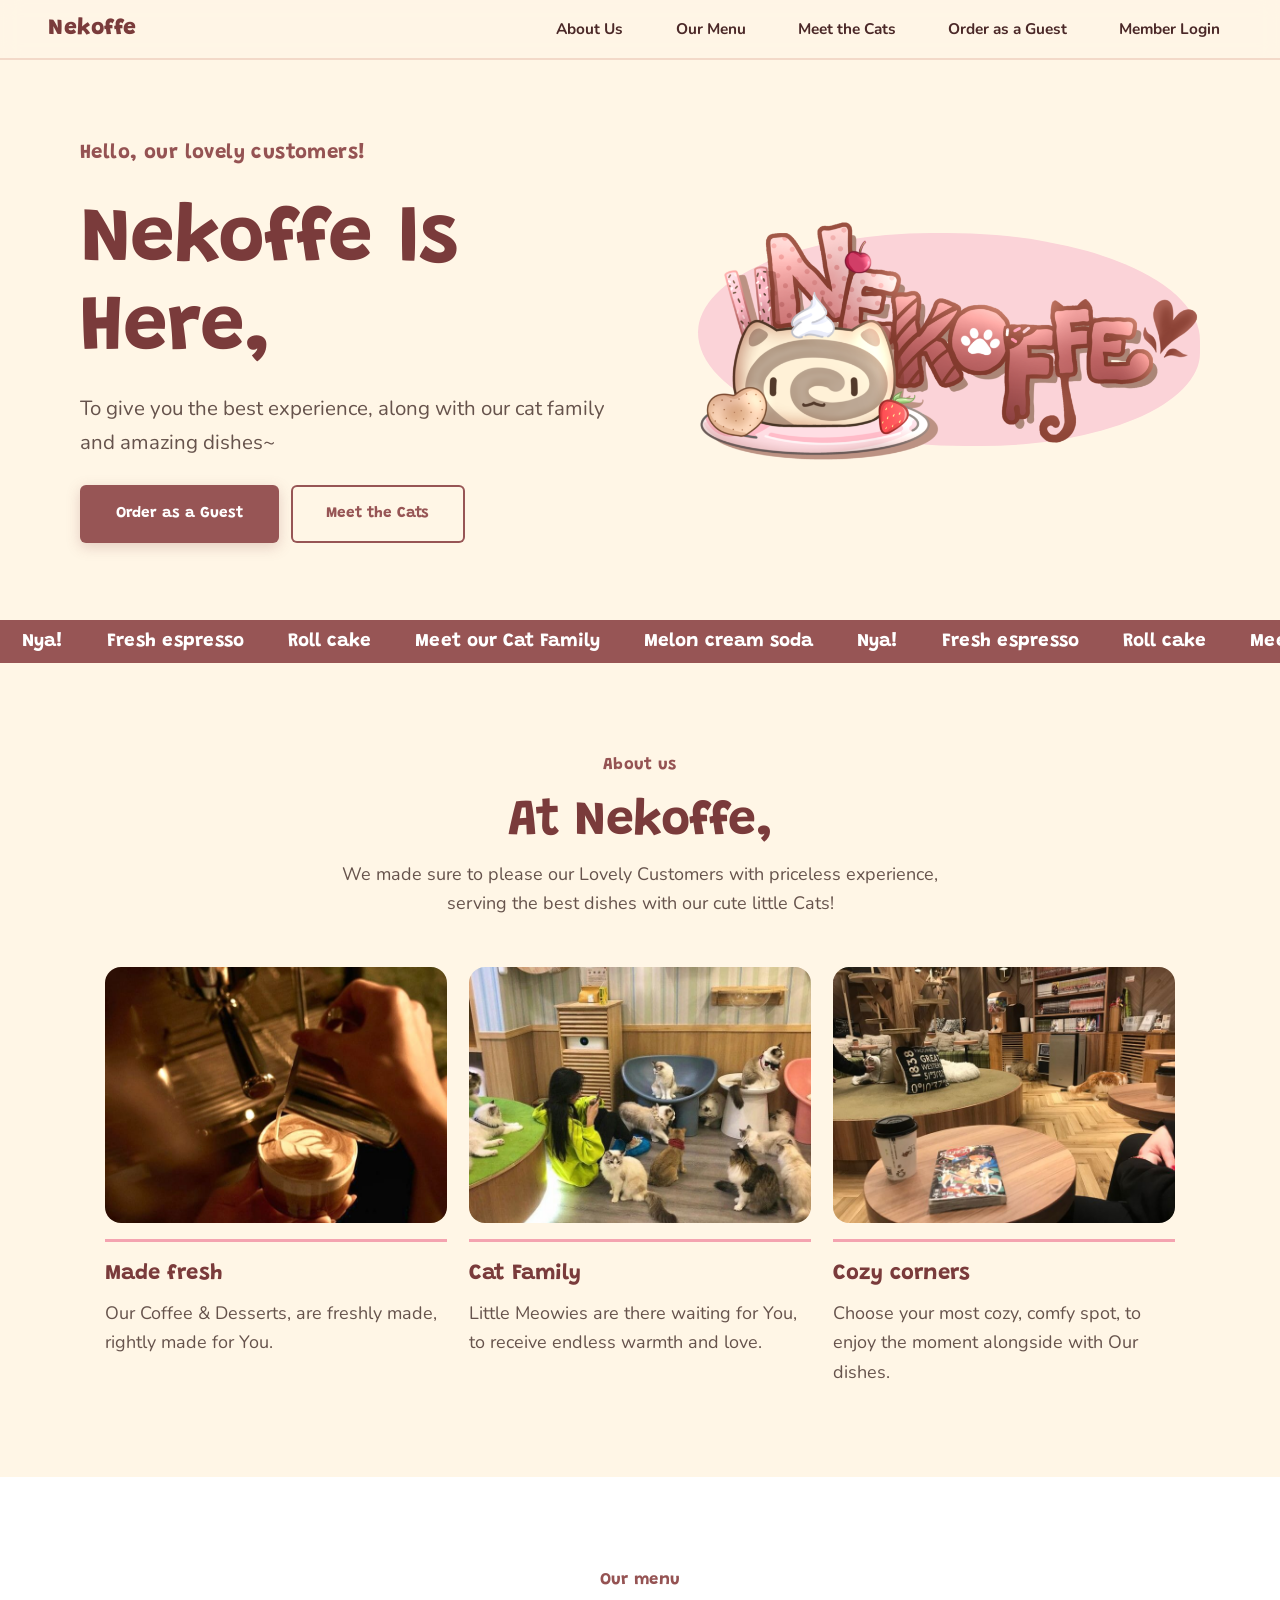
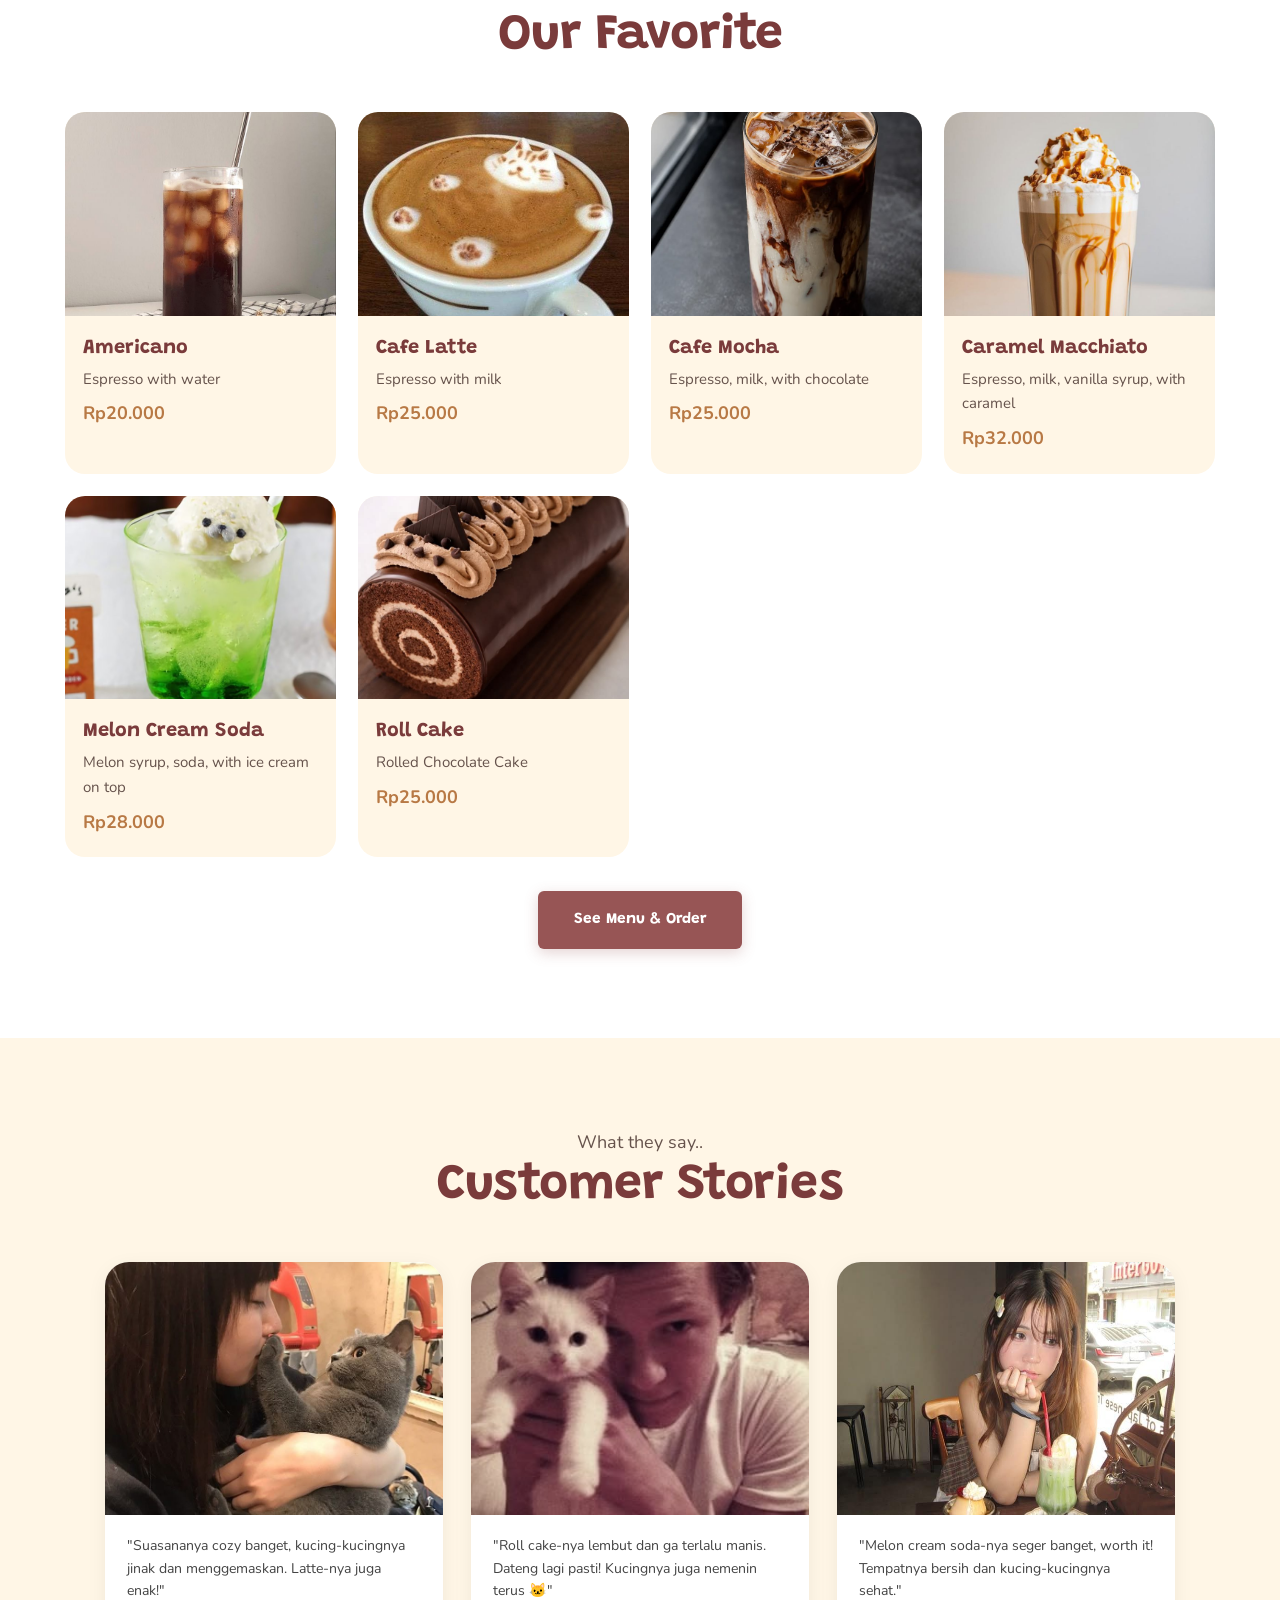
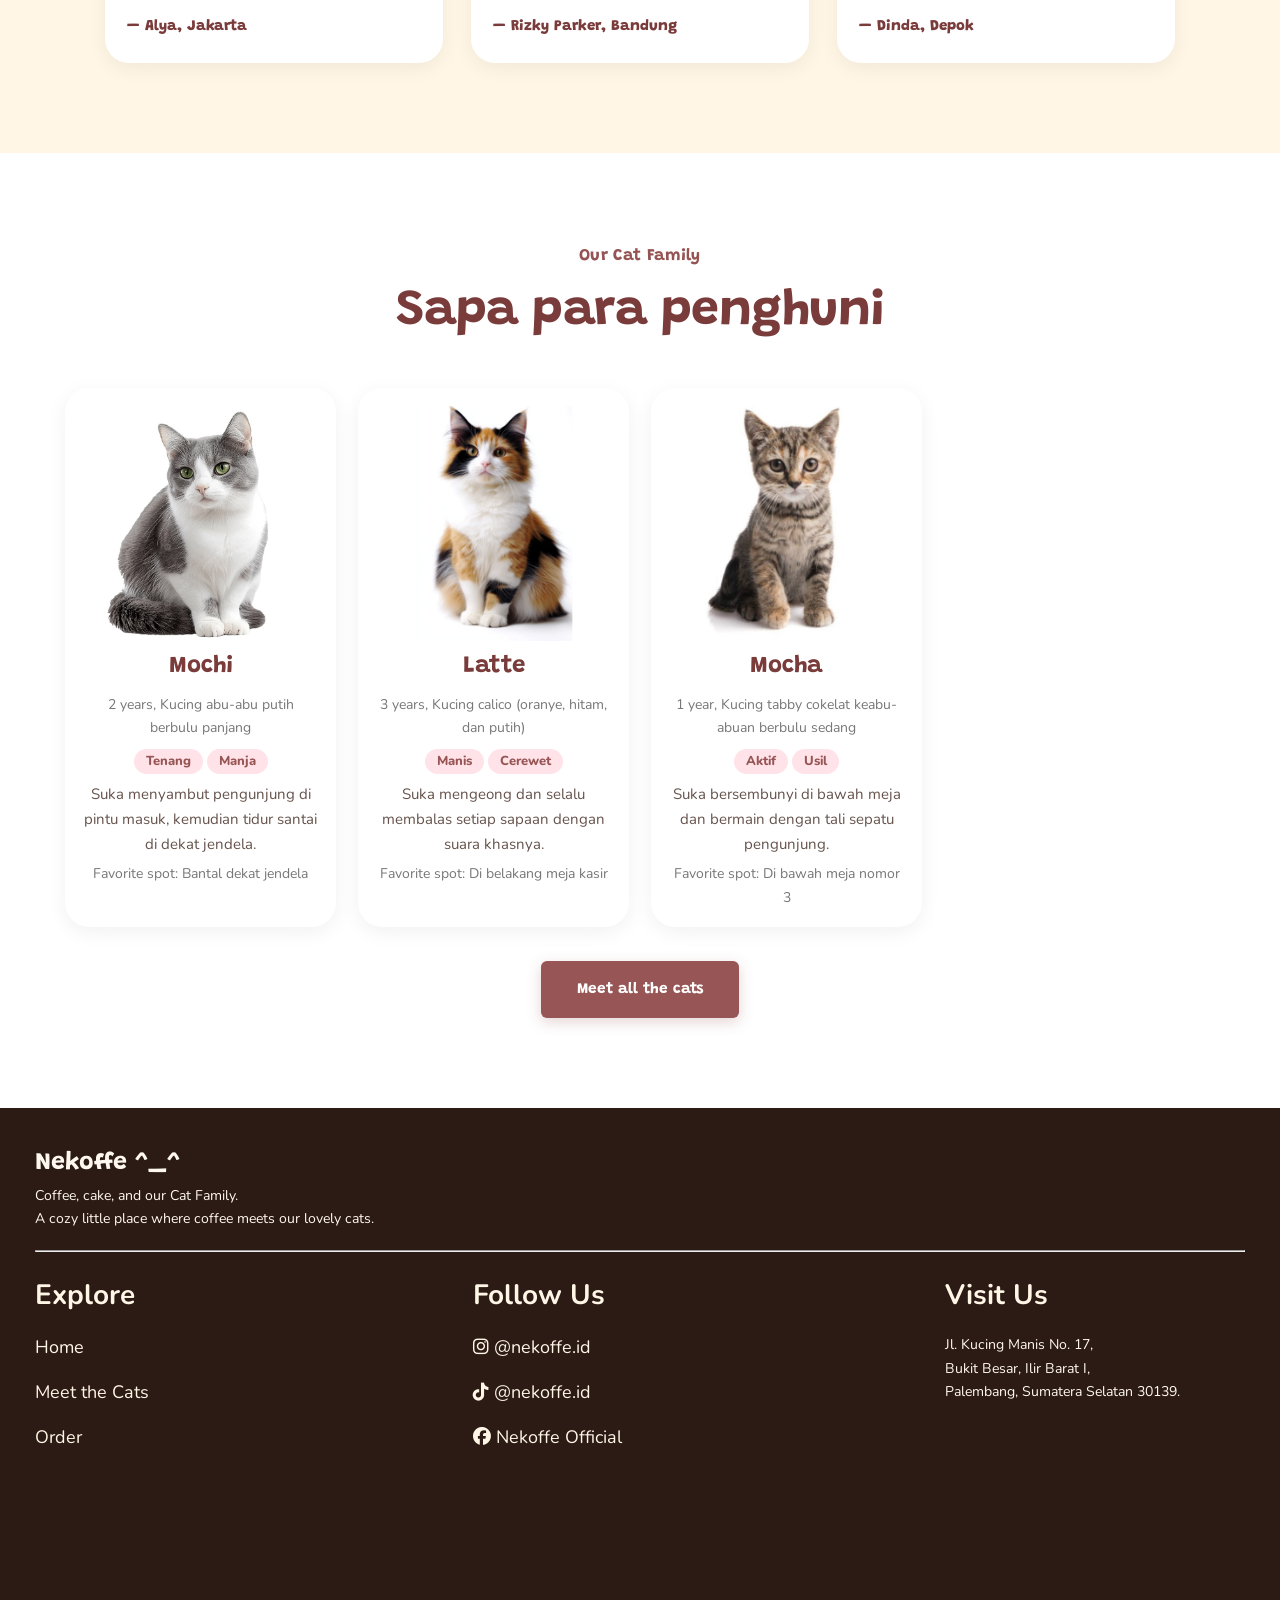
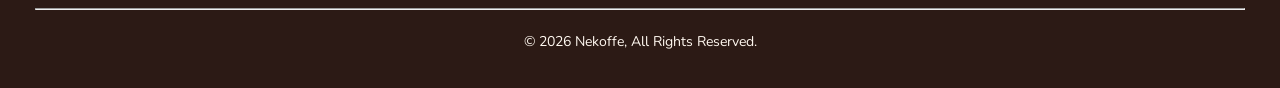
==== commit 4e855252: "ganti gambar kucing dan upgrade footer" ====
--- a/index.html
+++ b/index.html
@@ -7,6 +7,8 @@
     <link rel="preconnect" href="https://fonts.googleapis.com"><link rel="preconnect" href="https://fonts.gstatic.com" crossorigin><link href="https://fonts.googleapis.com/css2?family=Grandstander:wght@600;800&family=Nunito:wght@400;700;800&display=swap" rel="stylesheet">
     <link rel="stylesheet" href="assets/css/style.css">
     <link rel="stylesheet" href="assets/css/extra.css">
+
+    <link rel="stylesheet" href="https://cdnjs.cloudflare.com/ajax/libs/font-awesome/6.7.2/css/all.min.css">
 </head>
 <body>
 <header class="navbar">
@@ -101,9 +103,61 @@
     <div class="cats" id="cats" data-base=""></div>
     <p class="center"><a href="pages/cats.html" class="button">Meet all the cats</a></p>
 </div></section>
-<footer>
-    <p>Nekoffe ^_^ &nbsp; Coffee, cake, and our Cat Family.</p>
-    <p><a href="index.html" style="color:#f4a3b0">Home</a> &nbsp; <a href="pages/cats.html" style="color:#f4a3b0">Meet the Cats</a> &nbsp; <a href="pages/order.html" style="color:#f4a3b0">Order</a></p>
+<footer id="footer">
+    <div>
+        <p class="nekoffe"><b>Nekoffe ^_^</b></p>
+        <p>Coffee, cake, and our Cat Family.</p>
+        <p>A cozy little place where coffee meets our lovely cats.</p>
+    </div>
+
+    <hr>
+
+    <div class="footer-layout">
+        <div class="explore">
+            <p class="footer-title"><b>Explore</b></p>
+            <p><a href="index.html" style="text-decoration: none;">Home</a></p>
+            <p><a href="pages/cats.html">Meet the Cats</a></p>
+            <p><a href="pages/order.html">Order</a></p>
+        </div>
+
+        <div class="social-media">
+            <p class="footer-title"><b>Follow Us</b></p>
+
+            <a href="#footer">
+                <i class="fa-brands fa-instagram"></i>
+                @nekoffe.id
+            </a>
+
+            <a href="#footer">
+                <i class="fa-brands fa-tiktok"></i>
+                @nekoffe.id
+            </a>
+
+            <a href="#footer">
+                <i class="fa-brands fa-facebook"></i>
+                Nekoffe Official
+            </a>
+
+        </div>
+
+        <div class="maps">
+            <p class="footer-title"><b>Visit Us</b></p>
+            <p>
+                Jl. Kucing Manis No. 17,
+                <br>
+                Bukit Besar, Ilir Barat I,
+                <br>
+                Palembang, Sumatera Selatan 30139.
+            </p>
+            <iframe src="https://www.google.com/maps/embed?pb=!1m18!1m12!1m3!1d3450.0381994559266!2d104.73079597426225!3d-2.9849792398407993!2m3!1f0!2f0!3f0!3m2!1i1024!2i768!4f13.1!3m3!1m2!1s0x2e3b75849ae5c517%3A0x30fb25ce5b5875b!2sUniversitas%20Sriwijaya!5e1!3m2!1sid!2sid!4v1794648067630!5m2!1sid!2sid" width="300" height="170" style="border:0;" allowfullscreen="" loading="lazy" referrerpolicy="strict-origin-when-cross-origin"></iframe>
+        </div>
+    </div>
+
+    <hr>
+
+    <p style="text-align: center;"> &copy; 2026 Nekoffe, All Rights Reserved.</p>
+
+   
 </footer>
 <script src="assets/js/cats.js"></script>
 <script>renderCats(document.getElementById("cats"),3)</script>
--- a/assets/css/style.css
+++ b/assets/css/style.css
@@ -29,6 +29,7 @@
     --shadow-glow: 0 4px 14px rgba(151, 85, 85, 0.25);
 
     --font-main: 'Gill Sans', 'Gill Sans MT', 'Trebuchet MS', sans-serif;
+    --font-head:'Grandstander','Trebuchet MS',sans-serif;
     --container-max: 1150px;
 }
 
@@ -797,10 +798,45 @@
    -------------------------------------------------------------------------- */
 footer {
     background-color: #2c1a15;
-    color: #ffffff;
-    text-align: center;
+    color: var(--color-accent-light);
     padding: clamp(20px, 3vw, 35px);
     font-size: clamp(13px, 1.1vw, 15px);
+}
+
+hr {
+    margin: 20px 0;
+}
+
+.nekoffe {
+    font-family: var(--font-head);
+    font-size: 25px;
+}
+
+.footer-layout {
+    display:flex;
+    justify-content: space-between;
+}
+
+.footer-title {
+    color: var(--color-bg);
+    font-size: 28px;
+}
+
+.social-media, .explore, .maps {
+    display:flex;
+    flex-direction: column;
+    gap: 15px;
+}
+
+.social-media a, .explore a {
+    color: var(--color-bg);
+    font-size: 18px;
+    text-decoration: none;
+    transition: 0.3s;
+}
+
+.social-media a:hover, .explore a:hover {
+    color: var(--color-pink);
 }
 
 /* ==========================================================================
--- a/assets/css/extra.css
+++ b/assets/css/extra.css
@@ -1,6 +1,7 @@
 ﻿/* Nekoffe - fonts, landing, cats page, page transition, cat cursor (loads after style.css) */
 :root {
-    --font-main:'Nunito','Trebuchet MS',sans-serif;--font-head:'Grandstander','Trebuchet MS',sans-serif;
+    --font-main:'Nunito','Trebuchet MS',sans-serif;
+    --font-head:'Grandstander','Trebuchet MS',sans-serif;
     --color-pink:#e8788c;
     --color-bg:#fff6e6;
     --choc:#7a3b3b
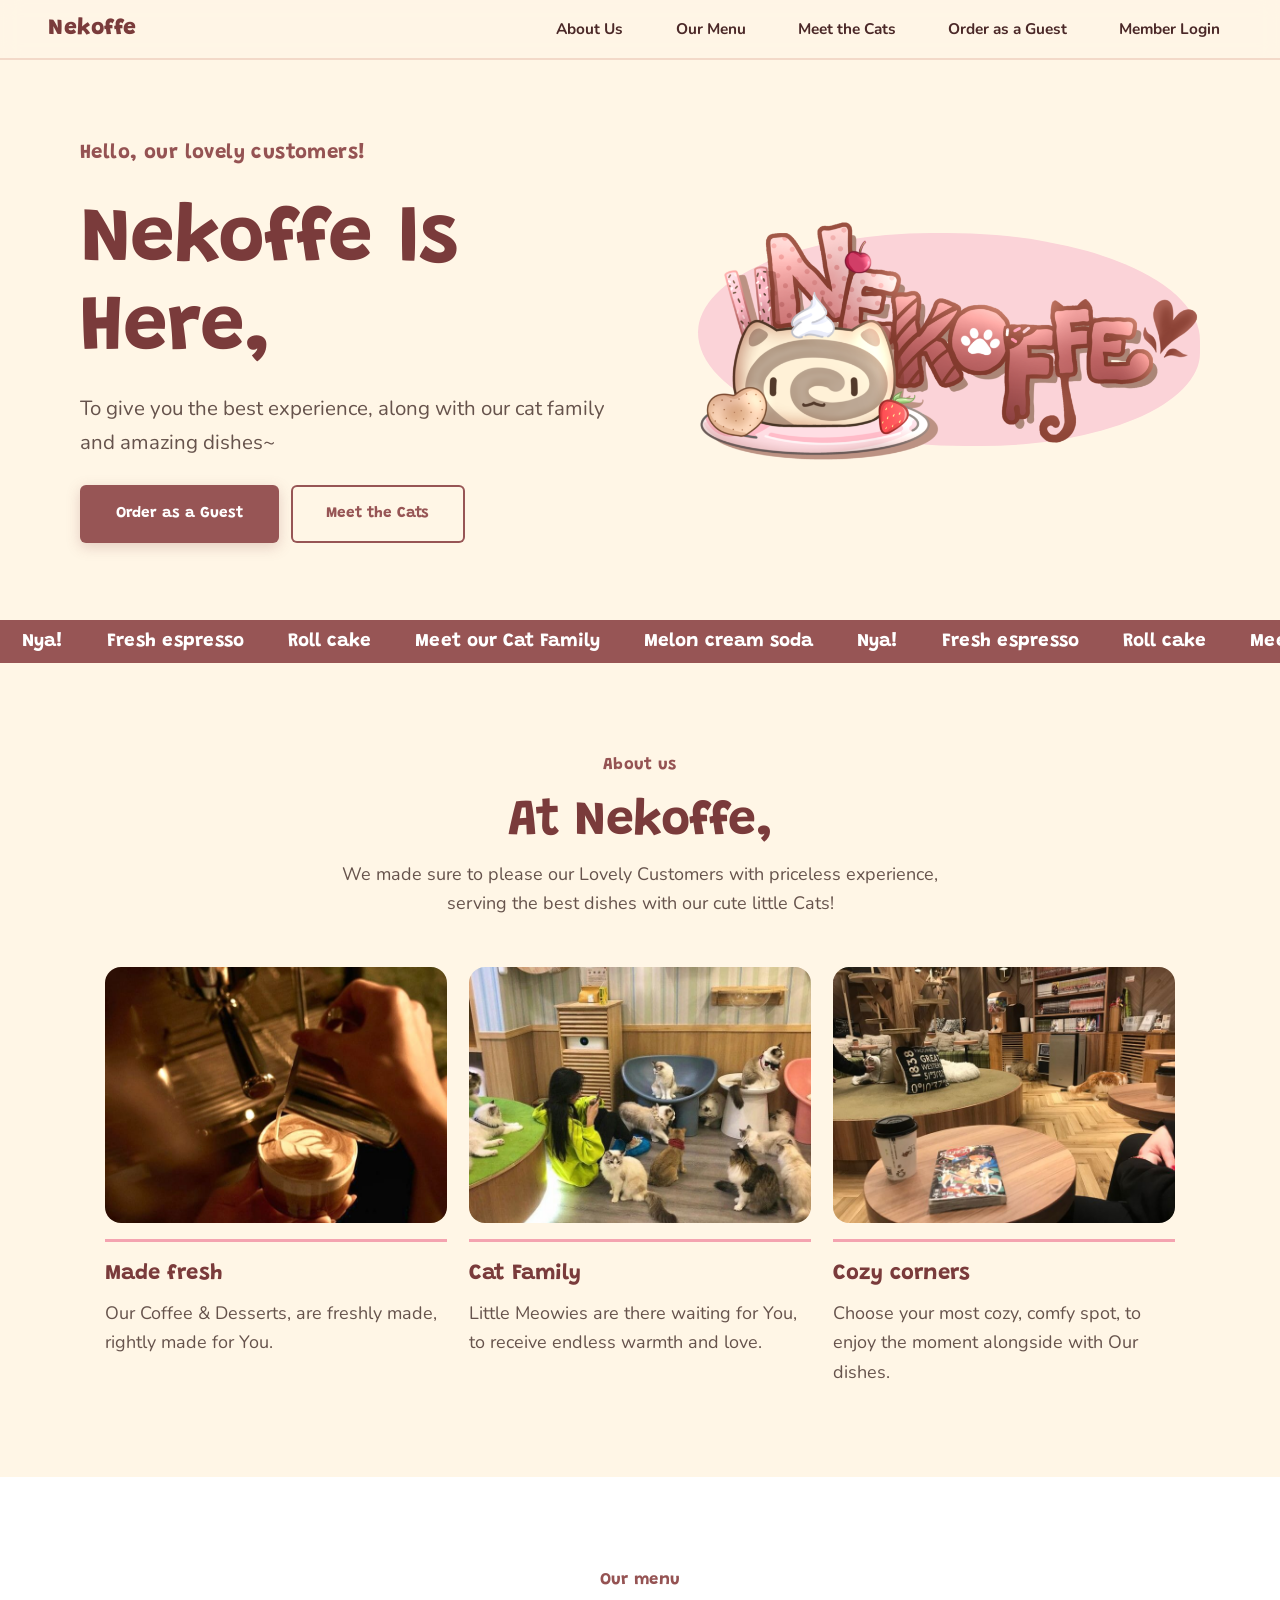
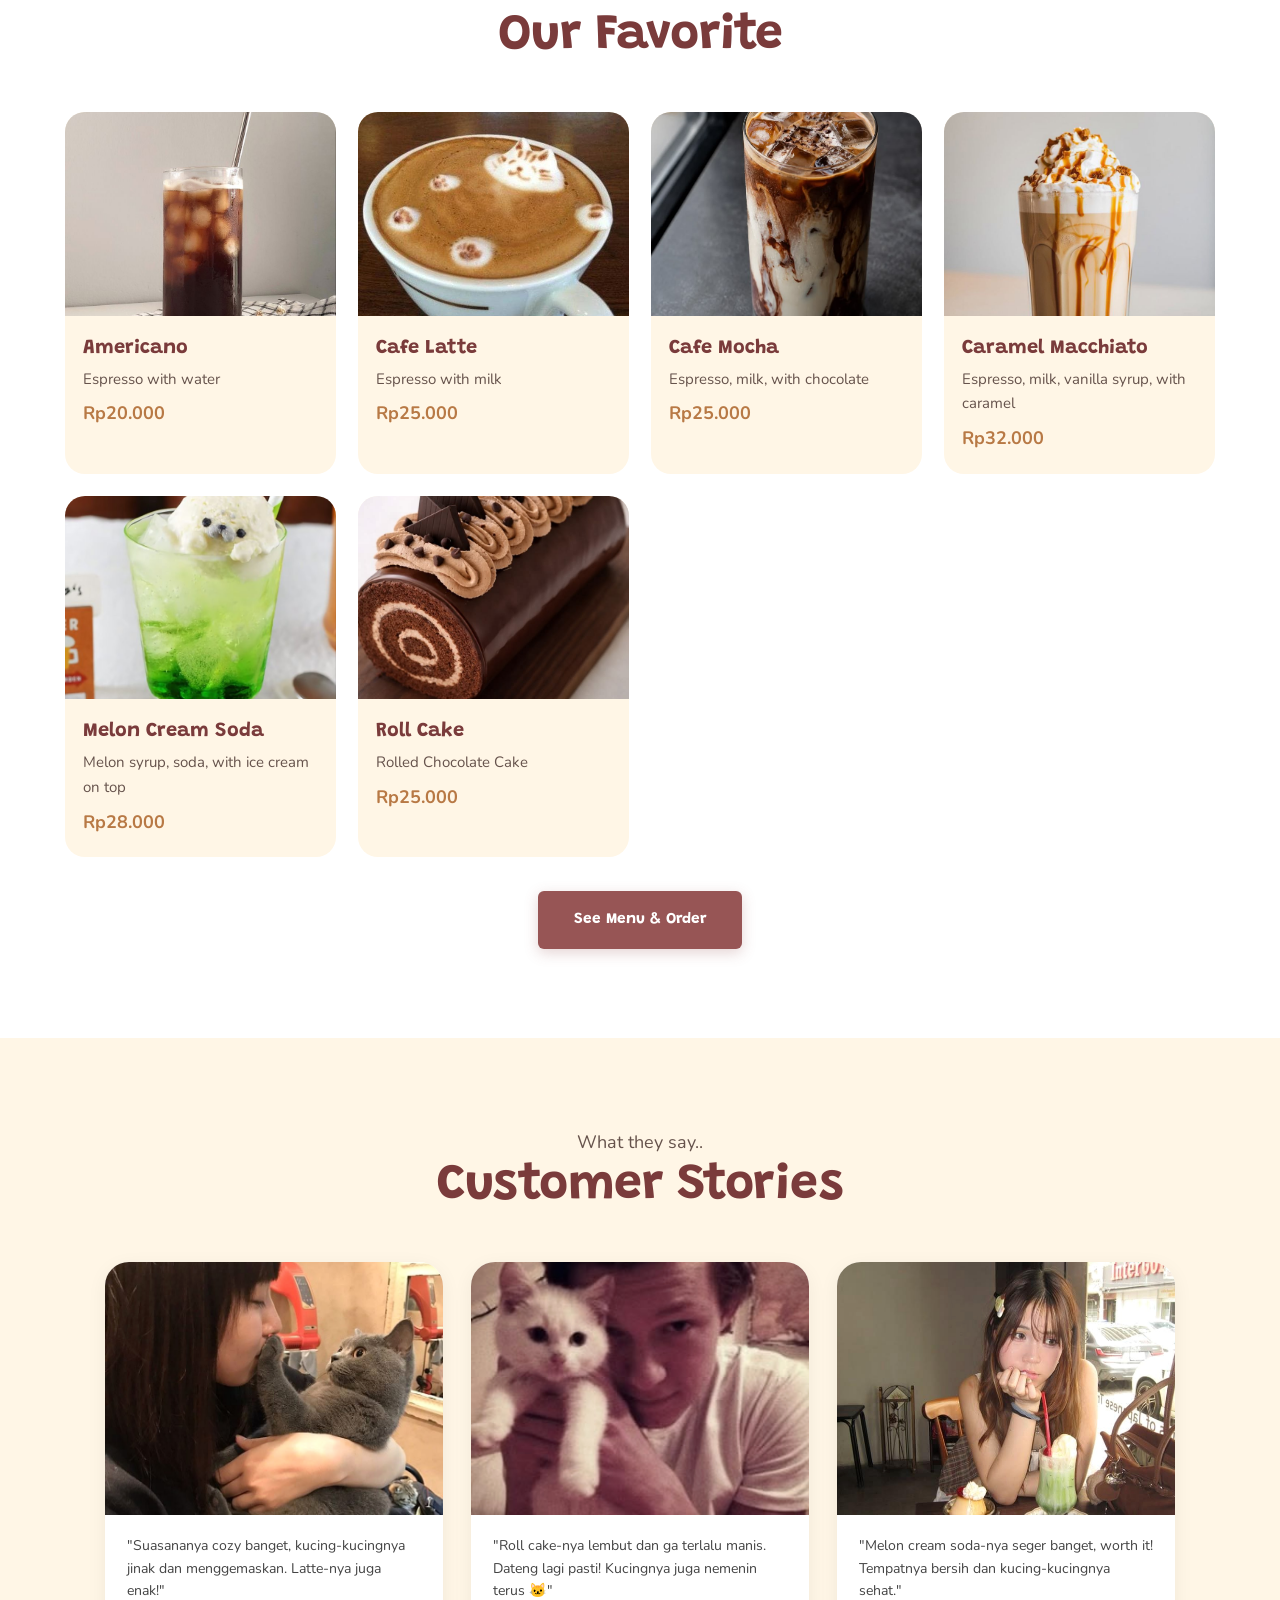
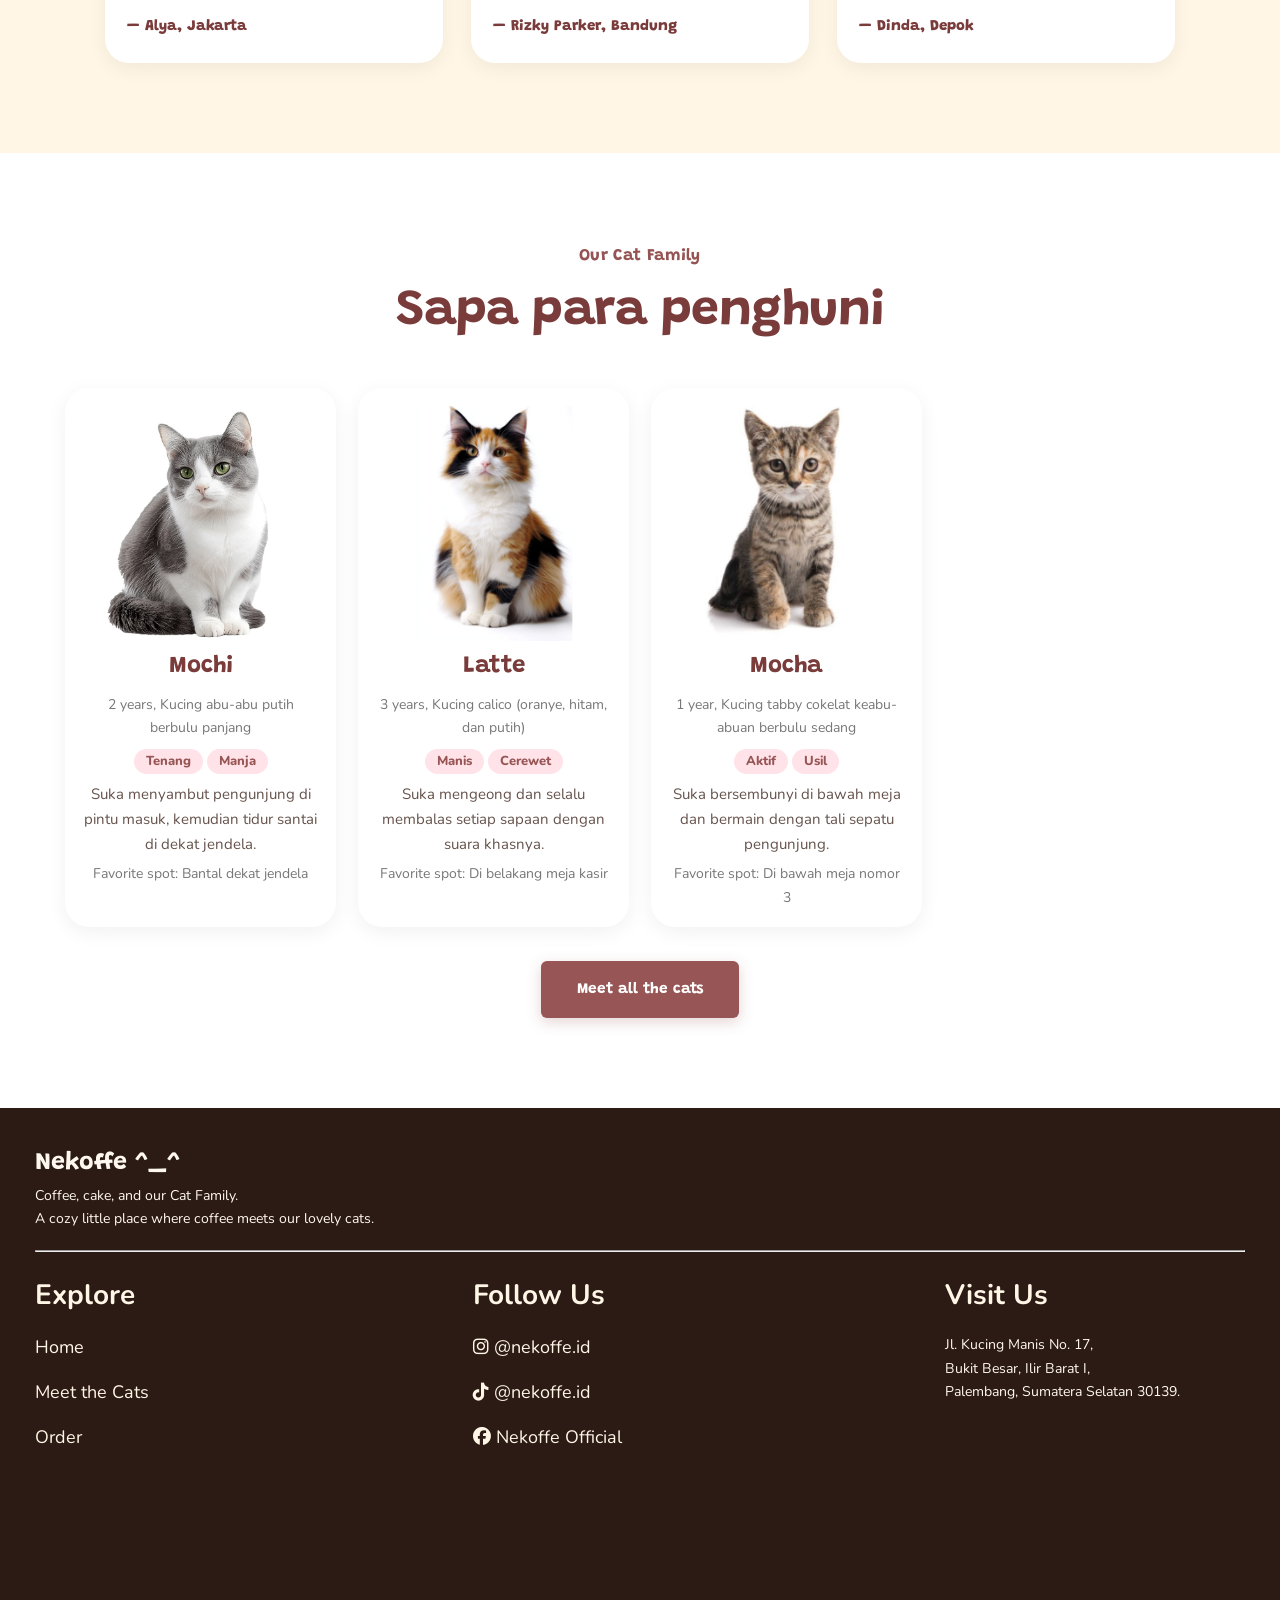
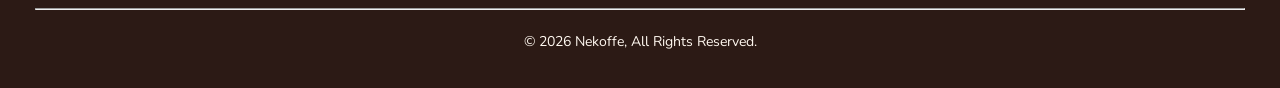
==== commit e1a1928b: "ubah foto hd" ====
--- a/index.html
+++ b/index.html
@@ -71,7 +71,7 @@
     <div class="testimonials">
         <div class="testi-card">
             <div class="testi-img-wrap">
-                <img src="assets/img/testi1.jpeg" alt="Testimoni pelanggan 1" loading="lazy">
+                <img src="assets/img/foto_1_HD_4x.jpg" alt="Testimoni pelanggan 1" loading="lazy">
             </div>
             <blockquote>
                 <p>"Suasananya cozy banget, kucing-kucingnya jinak dan menggemaskan. Latte-nya juga enak!"</p>
@@ -80,7 +80,7 @@
         </div>
         <div class="testi-card">
             <div class="testi-img-wrap">
-                <img src="assets/img/testi2.jpeg" alt="Testimoni pelanggan 2" loading="lazy">
+                <img src="assets/img/foto_2_HD_4x.jpg" alt="Testimoni pelanggan 2" loading="lazy">
             </div>
             <blockquote>
                 <p>"Roll cake-nya lembut dan ga terlalu manis. Dateng lagi pasti! Kucingnya juga nemenin terus 🐱"</p>
@@ -89,7 +89,7 @@
         </div>
         <div class="testi-card">
             <div class="testi-img-wrap">
-                <img src="assets/img/testi3.jpeg" alt="Testimoni pelanggan 3" loading="lazy">
+                <img src="assets/img/foto_3_HD_4x.jpg" alt="Testimoni pelanggan 3" loading="lazy">
             </div>
             <blockquote>
                 <p>"Melon cream soda-nya seger banget, worth it! Tempatnya bersih dan kucing-kucingnya sehat."</p>
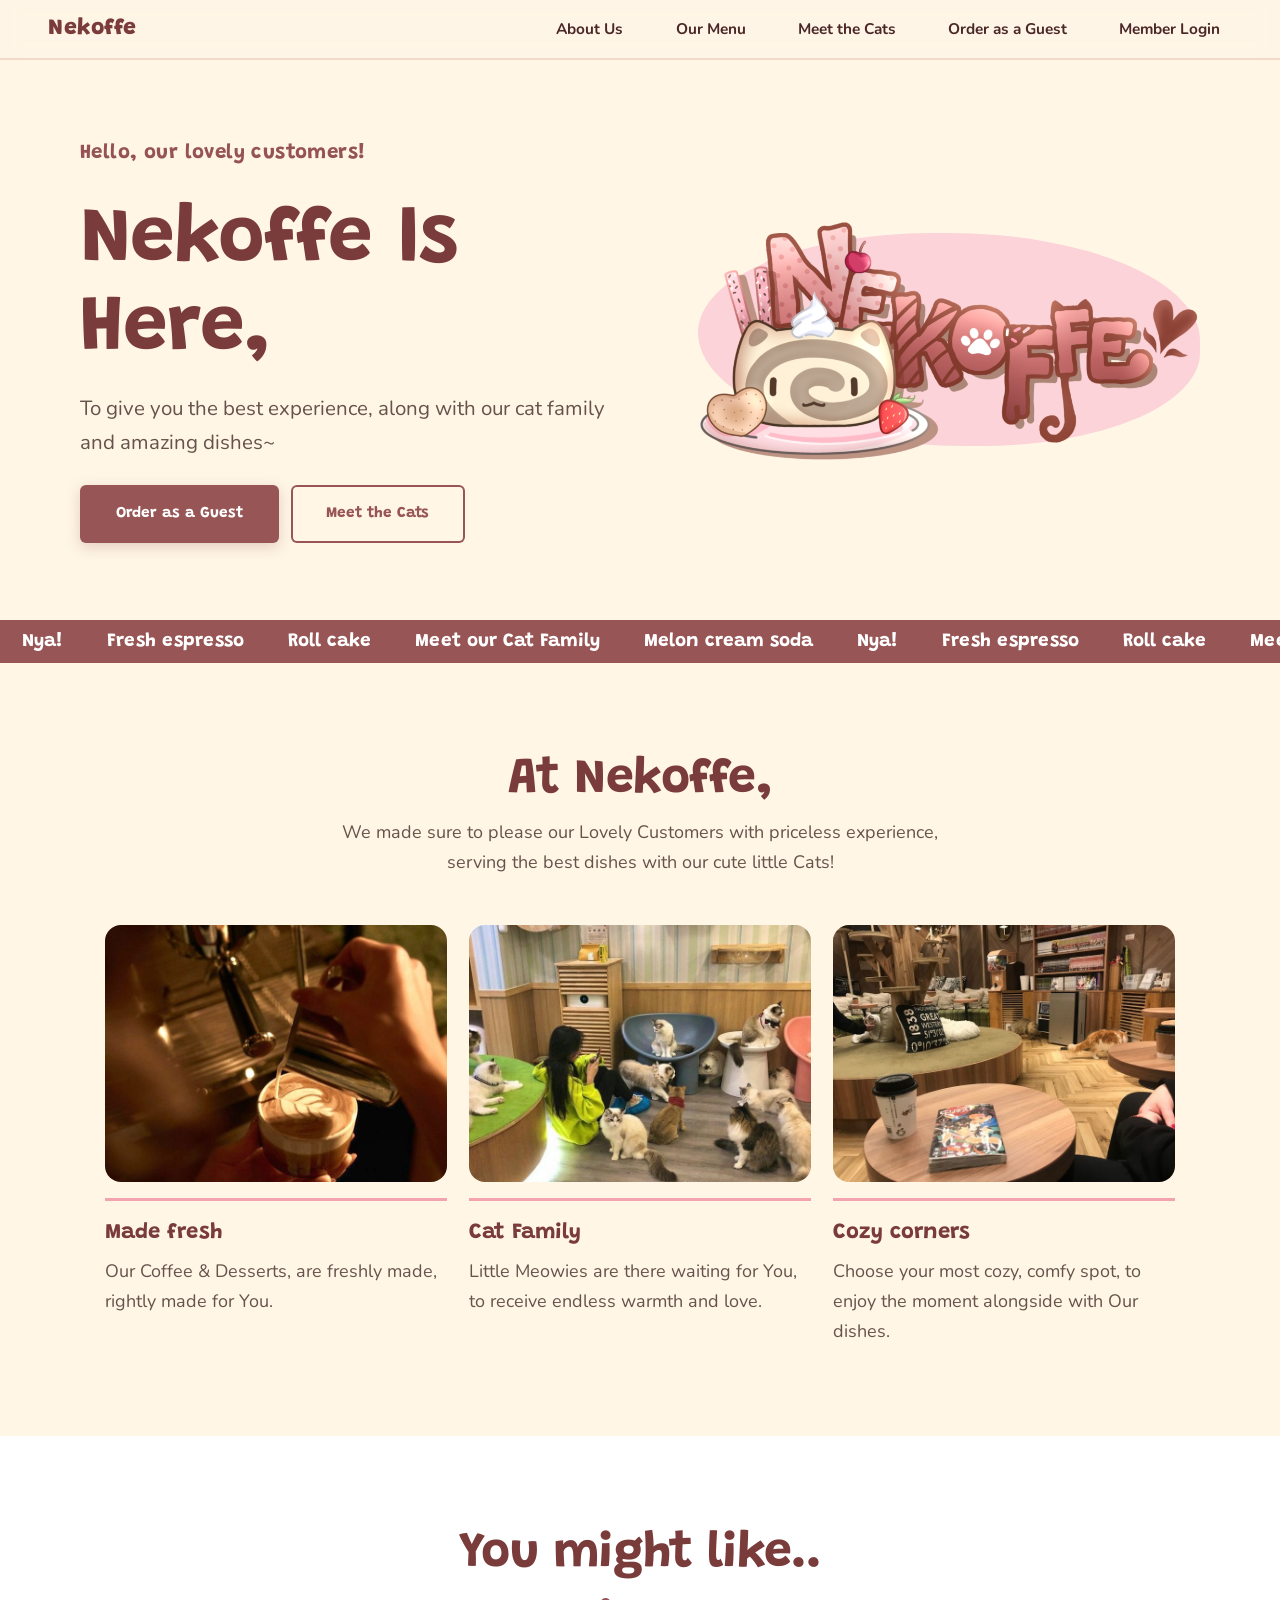
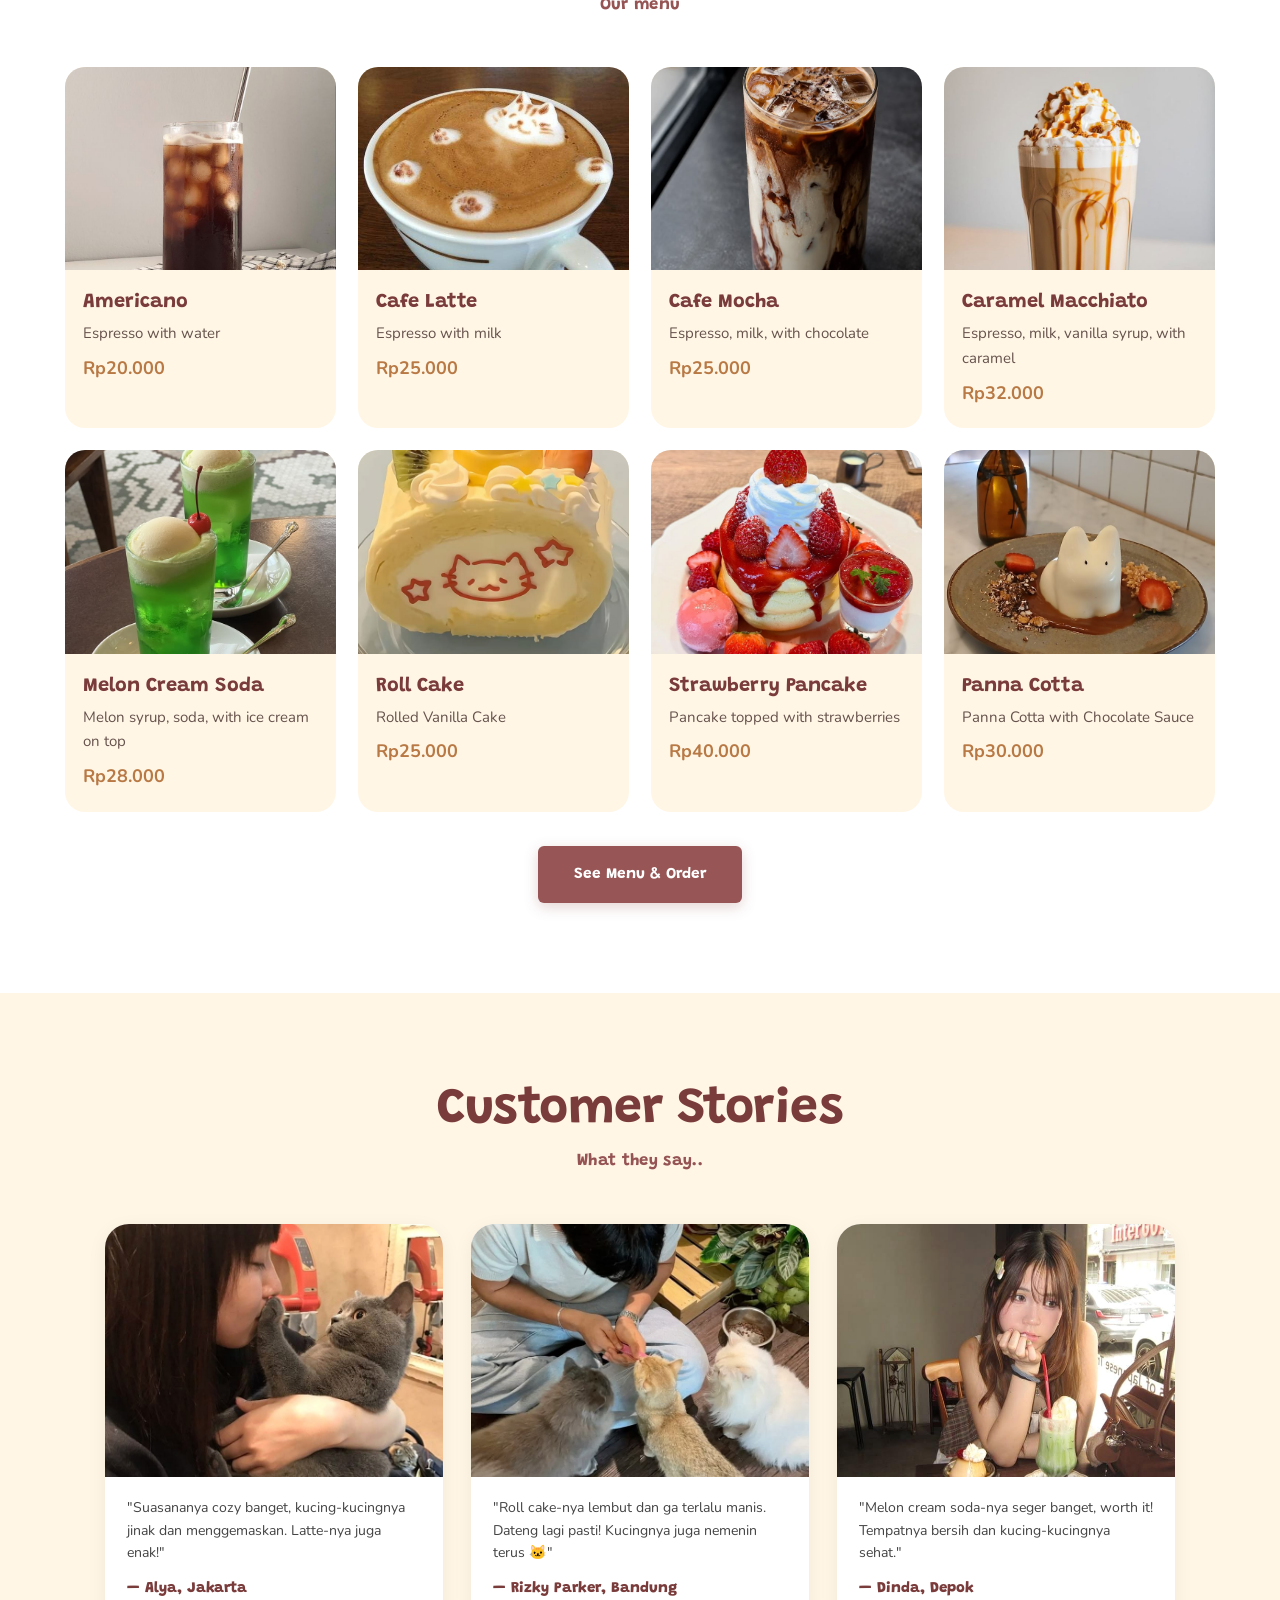
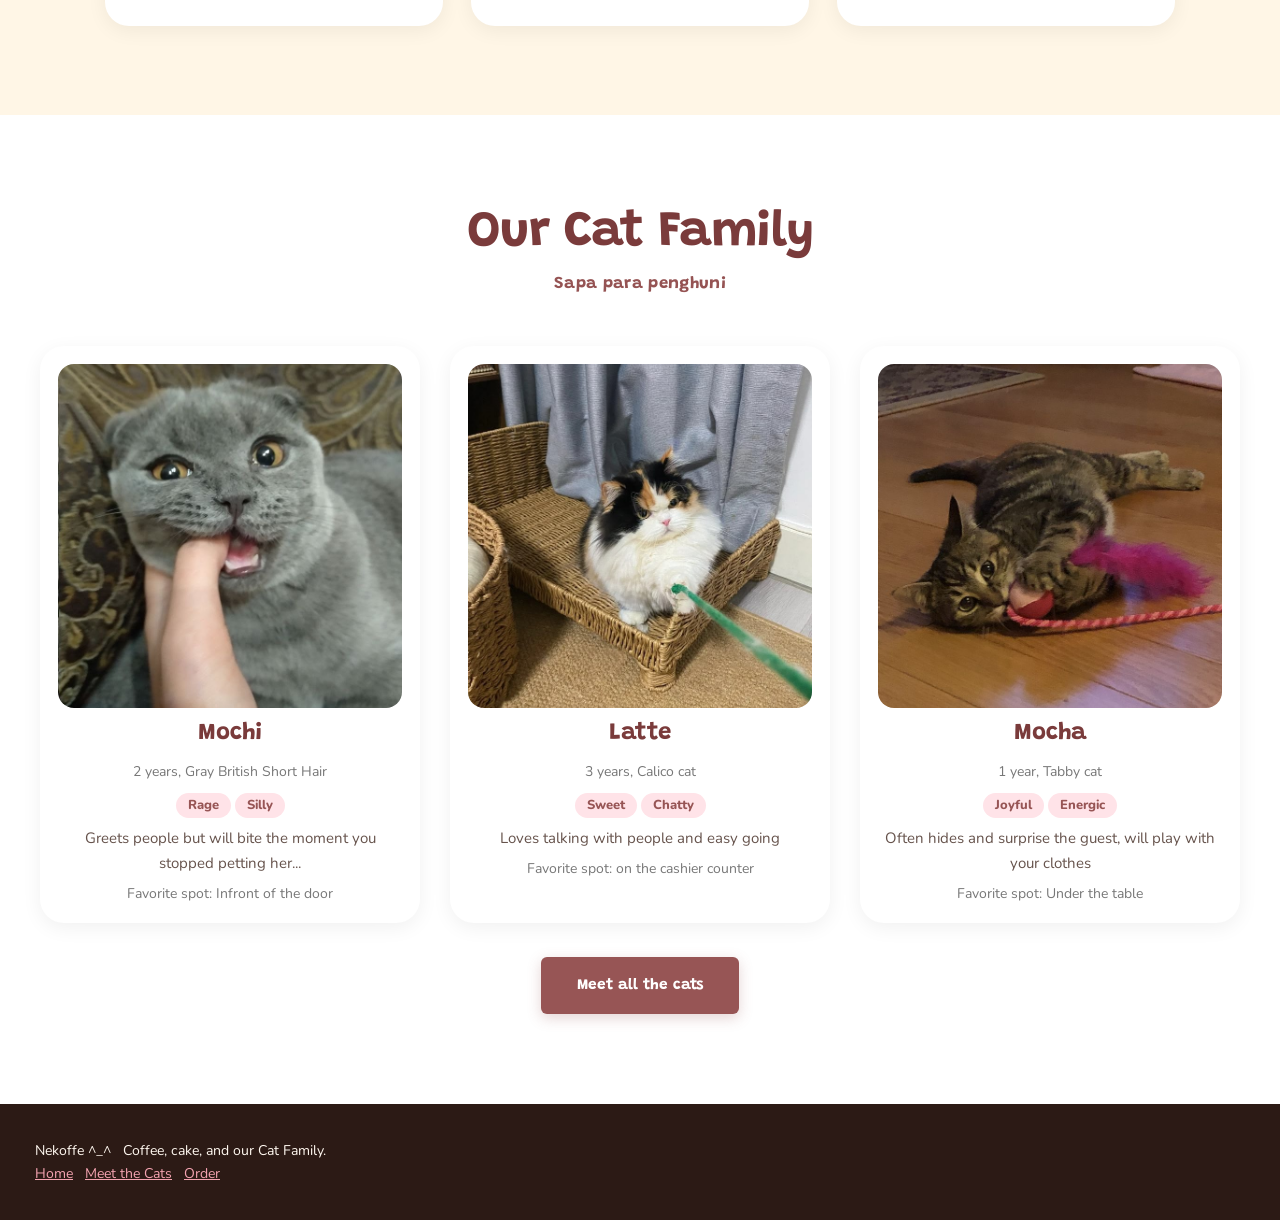
==== commit 7b5e4135: "foto dll, image nya gamasuk knp ya" ====
--- a/index.html
+++ b/index.html
@@ -7,8 +7,6 @@
     <link rel="preconnect" href="https://fonts.googleapis.com"><link rel="preconnect" href="https://fonts.gstatic.com" crossorigin><link href="https://fonts.googleapis.com/css2?family=Grandstander:wght@600;800&family=Nunito:wght@400;700;800&display=swap" rel="stylesheet">
     <link rel="stylesheet" href="assets/css/style.css">
     <link rel="stylesheet" href="assets/css/extra.css">
-
-    <link rel="stylesheet" href="https://cdnjs.cloudflare.com/ajax/libs/font-awesome/6.7.2/css/all.min.css">
 </head>
 <body>
 <header class="navbar">
@@ -37,7 +35,7 @@
 </section>
 <div class="strip" aria-hidden="true"><div><span>Nya!</span><span>Fresh espresso</span><span>Roll cake</span><span>Meet our Cat Family</span><span>Melon cream soda</span><span>Nya!</span><span>Fresh espresso</span><span>Roll cake</span><span>Meet our Cat Family</span><span>Melon cream soda</span></div></div>
 <section id="about" class="wrap">
-    <div class="head"><p class="small-title">About us</p><h2>At Nekoffe,</h2>
+    <div class="head"><h2>At Nekoffe,</h2>
     <p>We made sure to please our Lovely Customers with priceless experience, serving the best dishes with our cute little Cats!</p></div>
     <div class="features">
         <div class="feat">
@@ -55,23 +53,25 @@
     </div>
 </section>
 <section id="menu" class="wrap alt" style="max-width:none"><div style="max-width:1150px;margin:0 auto">
-    <div class="head"><p class="small-title">Our menu</p><h2>Our Favorite</h2></div>
+    <div class="head"><h2>You might like..</h2><p class="small-title">Our menu</p></div>
     <div class="dishes">
 <article class="dish"><img src="assets/img/americanp.jpg" alt="Americano" loading="lazy"><div><h3>Americano</h3><p>Espresso with water</p><b>Rp20.000</b></div></article>
-<article class="dish"><img src="assets/img/latte.jpeg" alt="Cafe Latte" loading="lazy"><div><h3>Cafe Latte</h3><p>Espresso with milk</p><b>Rp25.000</b></div></article>
+<article class="dish"><img src="assets/img/lalate.jpg" alt="Cafe Latte" loading="lazy"><div><h3>Cafe Latte</h3><p>Espresso with milk</p><b>Rp25.000</b></div></article>
 <article class="dish"><img src="assets/img/mocha.jpg" alt="Cafe Mocha" loading="lazy"><div><h3>Cafe Mocha</h3><p>Espresso, milk, with chocolate</p><b>Rp25.000</b></div></article>
 <article class="dish"><img src="assets/img/machiato.jpg" alt="Caramel Macchiato" loading="lazy"><div><h3>Caramel Macchiato</h3><p>Espresso, milk, vanilla syrup, with caramel</p><b>Rp32.000</b></div></article>
 <article class="dish"><img src="assets/img/melon.jpg" alt="Melon Cream Soda" loading="lazy"><div><h3>Melon Cream Soda</h3><p>Melon syrup, soda, with ice cream on top</p><b>Rp28.000</b></div></article>
-<article class="dish"><img src="assets/img/rollcake.jpg" alt="Roll Cake" loading="lazy"><div><h3>Roll Cake</h3><p>Rolled Chocolate Cake</p><b>Rp25.000</b></div></article>
+<article class="dish"><img src="assets/img/rorolcek.jpg" alt="Roll Cake" loading="lazy"><div><h3>Roll Cake</h3><p>Rolled Vanilla Cake</p><b>Rp25.000</b></div></article>
+<article class="dish"><img src="assets/img/pancake.jpg" alt="Strawberry Pancake" loading="lazy"><div><h3>Strawberry Pancake</h3><p>Pancake topped with strawberries</p><b>Rp40.000</b></div></article>
+<article class="dish"><img src="assets/img/pacotta.jpg" alt="Panna Cotta" loading="lazy"><div><h3>Panna Cotta</h3><p>Panna Cotta with Chocolate Sauce</p><b>Rp30.000</b></div></article>
     </div>
     <p class="center"><a href="pages/order.html" class="button">See Menu &amp; Order</a></p>
 </div></section>
 <section id="testimoni" class="wrap">
-    <div class="head"><p class="title">What they say..</p><h2>Customer Stories</h2></div>
+    <div class="head"><h2>Customer Stories</h2><p class="small-title">What they say..</p></div>
     <div class="testimonials">
         <div class="testi-card">
             <div class="testi-img-wrap">
-                <img src="assets/img/foto_1_HD_4x.jpg" alt="Testimoni pelanggan 1" loading="lazy">
+                <img src="assets/img/foto1.jpg" alt="Testimoni pelanggan 1" loading="lazy">
             </div>
             <blockquote>
                 <p>"Suasananya cozy banget, kucing-kucingnya jinak dan menggemaskan. Latte-nya juga enak!"</p>
@@ -80,7 +80,7 @@
         </div>
         <div class="testi-card">
             <div class="testi-img-wrap">
-                <img src="assets/img/foto_2_HD_4x.jpg" alt="Testimoni pelanggan 2" loading="lazy">
+                <img src="assets/img/foto2.jpeg" alt="Testimoni pelanggan 2" loading="lazy">
             </div>
             <blockquote>
                 <p>"Roll cake-nya lembut dan ga terlalu manis. Dateng lagi pasti! Kucingnya juga nemenin terus 🐱"</p>
@@ -89,7 +89,7 @@
         </div>
         <div class="testi-card">
             <div class="testi-img-wrap">
-                <img src="assets/img/foto_3_HD_4x.jpg" alt="Testimoni pelanggan 3" loading="lazy">
+                <img src="assets/img/foto3.jpg" alt="Testimoni pelanggan 3" loading="lazy">
             </div>
             <blockquote>
                 <p>"Melon cream soda-nya seger banget, worth it! Tempatnya bersih dan kucing-kucingnya sehat."</p>
@@ -99,65 +99,13 @@
     </div>
 </section>
 <section class="wrap alt" style="max-width:none"><div style="max-width:1150px;margin:0 auto">
-    <div class="head"><p class="small-title">Our Cat Family</p><h2>Sapa para penghuni</h2></div>
+    <div class="head"><h2>Our Cat Family</h2><p class="small-title">Sapa para penghuni</p></div>
     <div class="cats" id="cats" data-base=""></div>
     <p class="center"><a href="pages/cats.html" class="button">Meet all the cats</a></p>
 </div></section>
-<footer id="footer">
-    <div>
-        <p class="nekoffe"><b>Nekoffe ^_^</b></p>
-        <p>Coffee, cake, and our Cat Family.</p>
-        <p>A cozy little place where coffee meets our lovely cats.</p>
-    </div>
-
-    <hr>
-
-    <div class="footer-layout">
-        <div class="explore">
-            <p class="footer-title"><b>Explore</b></p>
-            <p><a href="index.html" style="text-decoration: none;">Home</a></p>
-            <p><a href="pages/cats.html">Meet the Cats</a></p>
-            <p><a href="pages/order.html">Order</a></p>
-        </div>
-
-        <div class="social-media">
-            <p class="footer-title"><b>Follow Us</b></p>
-
-            <a href="#footer">
-                <i class="fa-brands fa-instagram"></i>
-                @nekoffe.id
-            </a>
-
-            <a href="#footer">
-                <i class="fa-brands fa-tiktok"></i>
-                @nekoffe.id
-            </a>
-
-            <a href="#footer">
-                <i class="fa-brands fa-facebook"></i>
-                Nekoffe Official
-            </a>
-
-        </div>
-
-        <div class="maps">
-            <p class="footer-title"><b>Visit Us</b></p>
-            <p>
-                Jl. Kucing Manis No. 17,
-                <br>
-                Bukit Besar, Ilir Barat I,
-                <br>
-                Palembang, Sumatera Selatan 30139.
-            </p>
-            <iframe src="https://www.google.com/maps/embed?pb=!1m18!1m12!1m3!1d3450.0381994559266!2d104.73079597426225!3d-2.9849792398407993!2m3!1f0!2f0!3f0!3m2!1i1024!2i768!4f13.1!3m3!1m2!1s0x2e3b75849ae5c517%3A0x30fb25ce5b5875b!2sUniversitas%20Sriwijaya!5e1!3m2!1sid!2sid!4v1794648067630!5m2!1sid!2sid" width="300" height="170" style="border:0;" allowfullscreen="" loading="lazy" referrerpolicy="strict-origin-when-cross-origin"></iframe>
-        </div>
-    </div>
-
-    <hr>
-
-    <p style="text-align: center;"> &copy; 2026 Nekoffe, All Rights Reserved.</p>
-
-   
+<footer>
+    <p>Nekoffe ^_^ &nbsp; Coffee, cake, and our Cat Family.</p>
+    <p><a href="index.html" style="color:#f4a3b0">Home</a> &nbsp; <a href="pages/cats.html" style="color:#f4a3b0">Meet the Cats</a> &nbsp; <a href="pages/order.html" style="color:#f4a3b0">Order</a></p>
 </footer>
 <script src="assets/js/cats.js"></script>
 <script>renderCats(document.getElementById("cats"),3)</script>
--- a/assets/css/extra.css
+++ b/assets/css/extra.css
@@ -324,7 +324,12 @@
 
 /* cats */
 .cats {
-    grid-template-columns:repeat(auto-fill,minmax(min(100%,240px),1fr))
+    display: grid;
+    grid-template-columns: repeat(3, 380px);
+    justify-content: center;
+    gap: 30px;
+    width: 100%;
+    margin: 0 auto;
 }
 
 .cat {
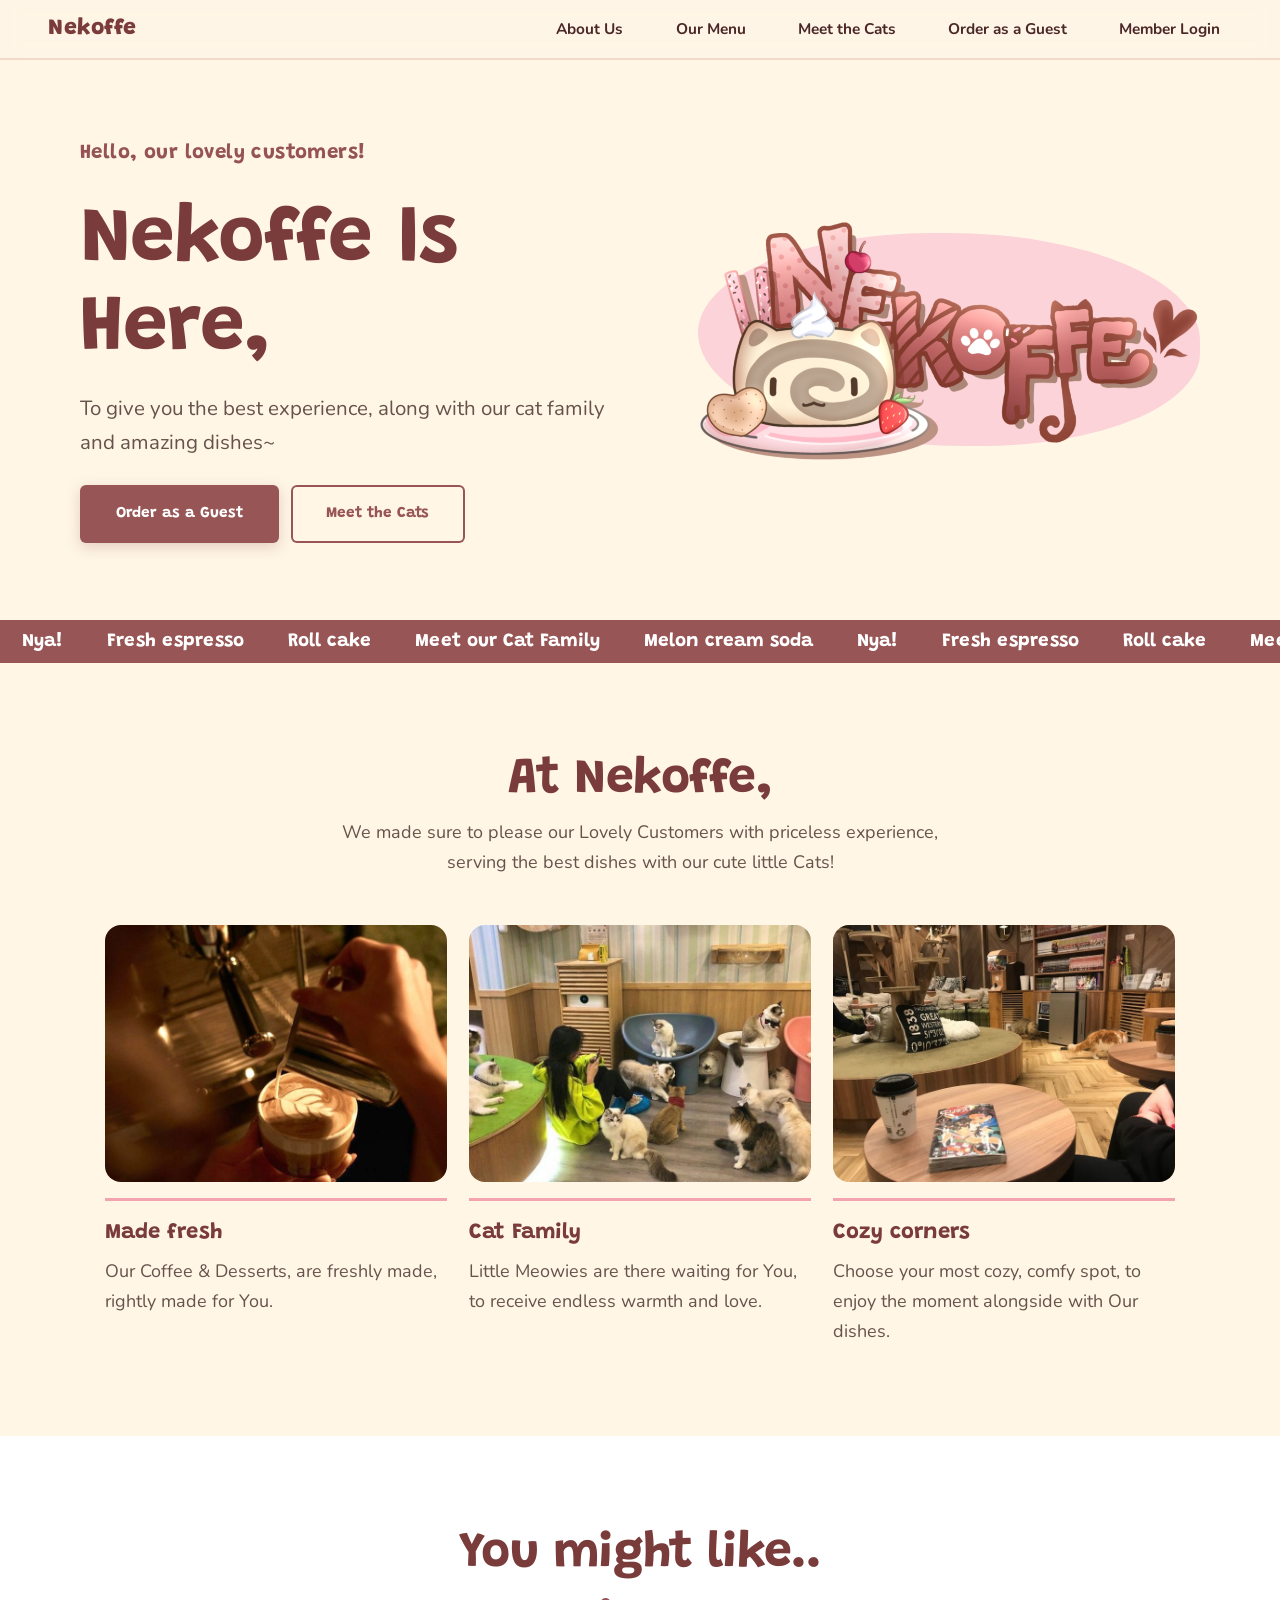
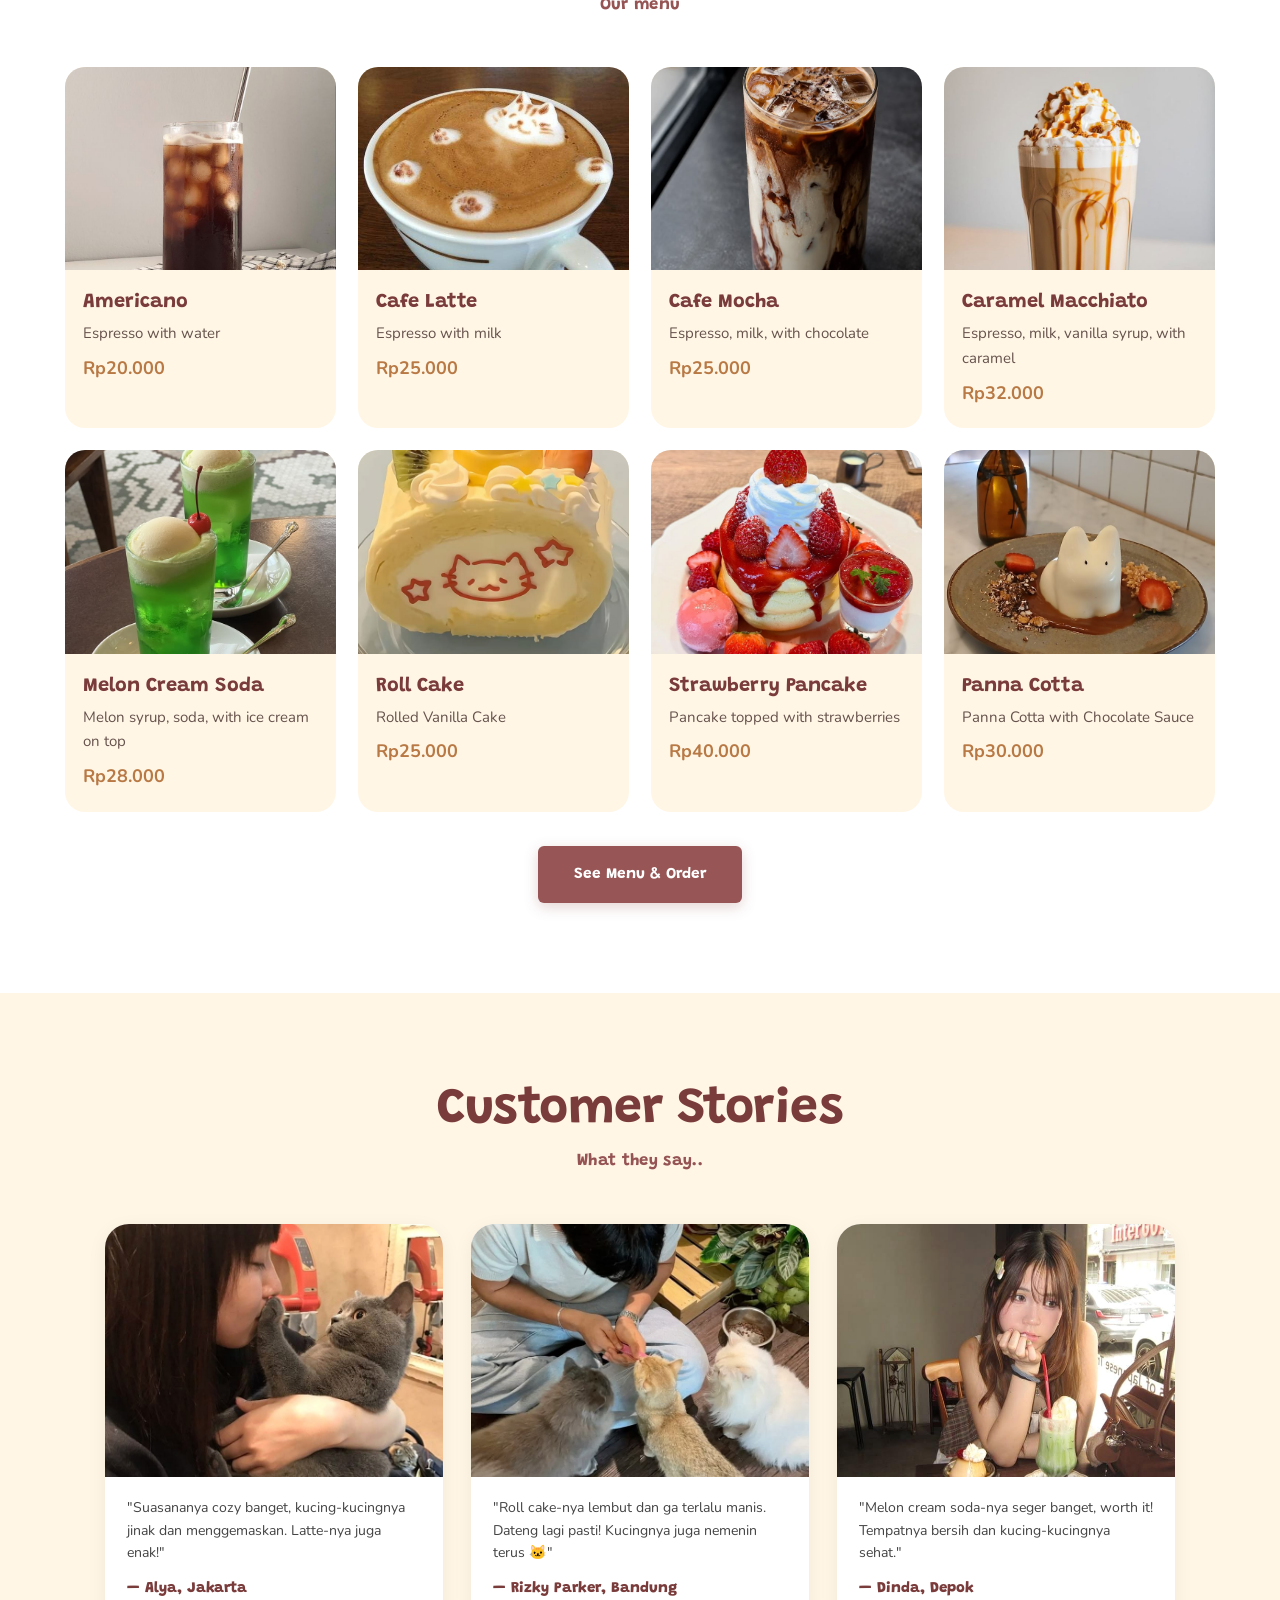
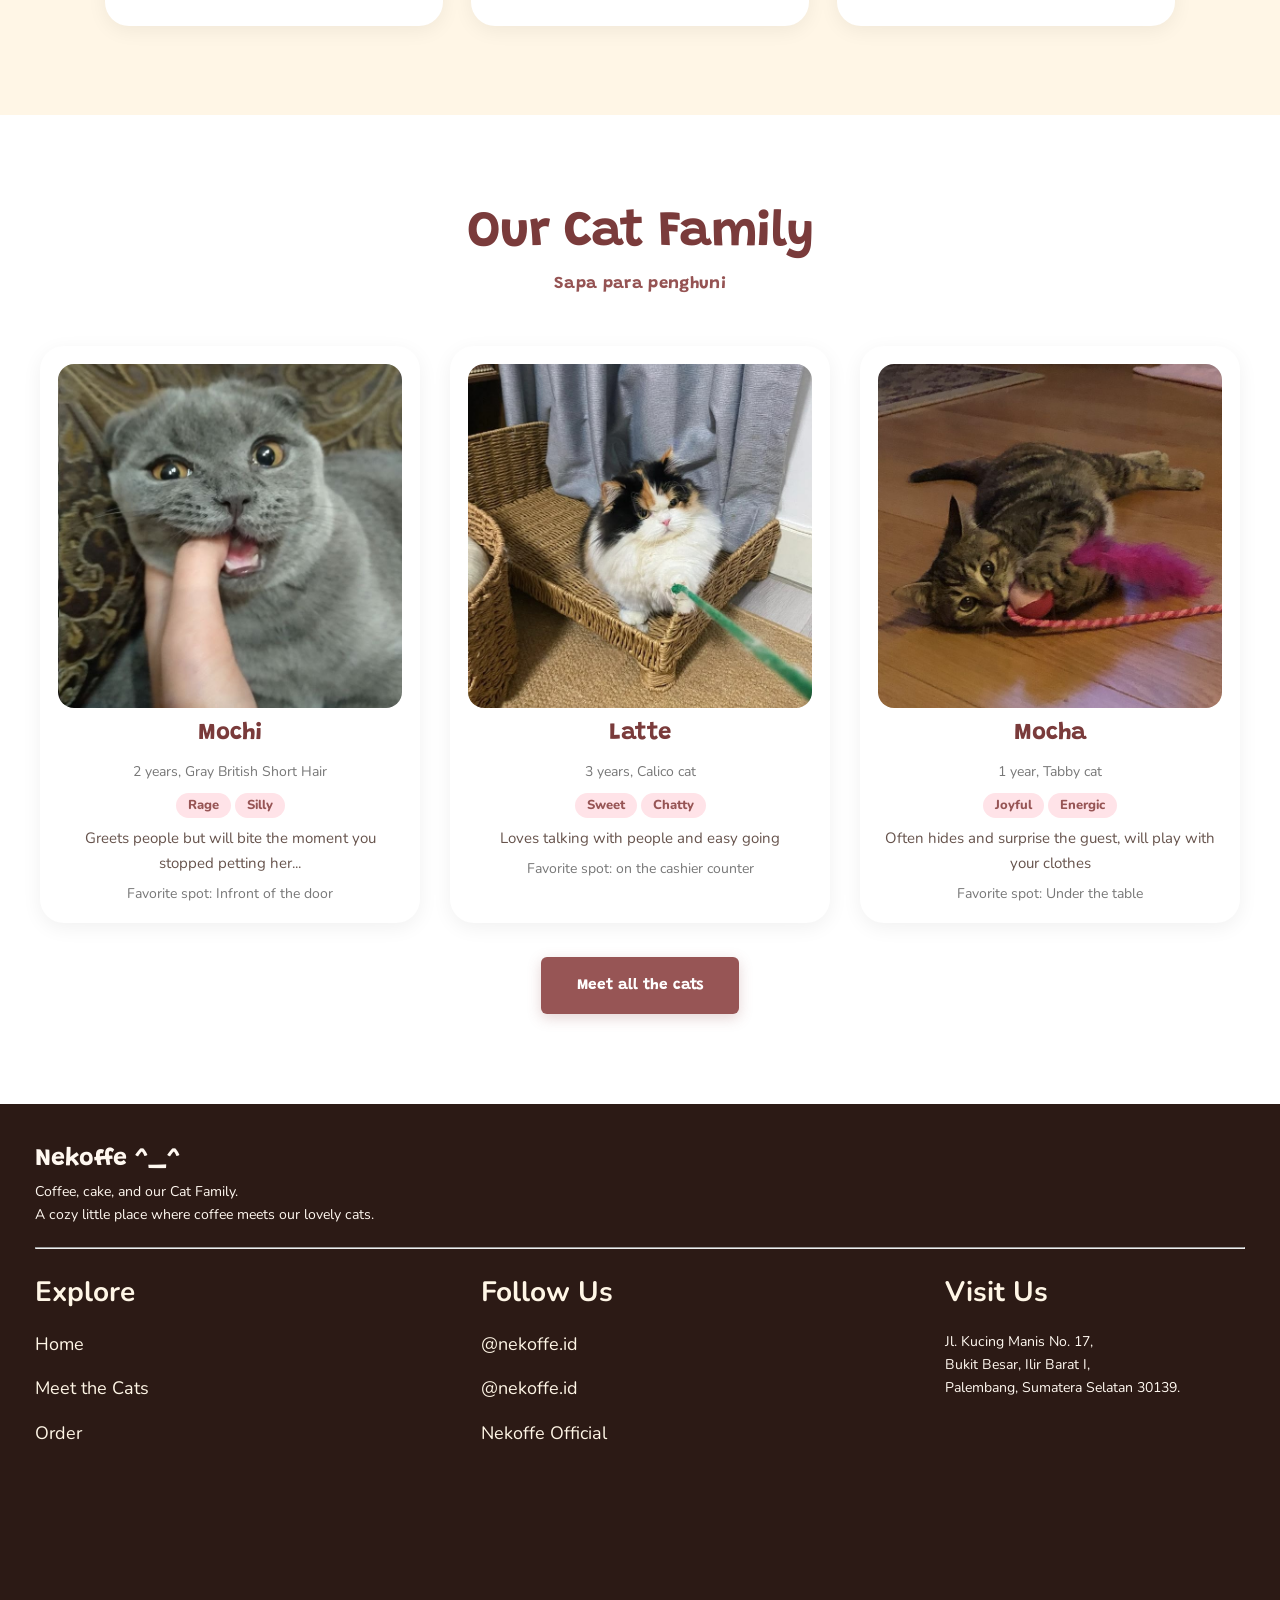
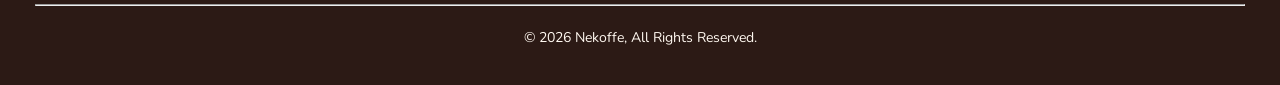
==== commit 7002f01b: "menambah footer di setiap page yang punya footer" ====
--- a/index.html
+++ b/index.html
@@ -103,9 +103,60 @@
     <div class="cats" id="cats" data-base=""></div>
     <p class="center"><a href="pages/cats.html" class="button">Meet all the cats</a></p>
 </div></section>
-<footer>
-    <p>Nekoffe ^_^ &nbsp; Coffee, cake, and our Cat Family.</p>
-    <p><a href="index.html" style="color:#f4a3b0">Home</a> &nbsp; <a href="pages/cats.html" style="color:#f4a3b0">Meet the Cats</a> &nbsp; <a href="pages/order.html" style="color:#f4a3b0">Order</a></p>
+<footer id="footer">
+    <div>
+        <p class="nekoffe"><b>Nekoffe ^_^</b></p>
+        <p>Coffee, cake, and our Cat Family.</p>
+        <p>A cozy little place where coffee meets our lovely cats.</p>
+    </div>
+
+    <hr>
+
+    <div class="footer-layout">
+        <div class="explore">
+            <p class="footer-title"><b>Explore</b></p>
+            <p><a href="index.html" style="text-decoration: none;">Home</a></p>
+            <p><a href="pages/cats.html">Meet the Cats</a></p>
+            <p><a href="pages/order.html">Order</a></p>
+        </div>
+
+        <div class="social-media">
+            <p class="footer-title"><b>Follow Us</b></p>
+
+            <a href="#footer">
+                <i class="fa-brands fa-instagram"></i>
+                @nekoffe.id
+            </a>
+
+            <a href="#footer">
+                <i class="fa-brands fa-tiktok"></i>
+                @nekoffe.id
+            </a>
+
+            <a href="#footer">
+                <i class="fa-brands fa-facebook"></i>
+                Nekoffe Official
+            </a>
+
+        </div>
+
+        <div class="maps">
+            <p class="footer-title"><b>Visit Us</b></p>
+            <p>
+                Jl. Kucing Manis No. 17,
+                <br>
+                Bukit Besar, Ilir Barat I,
+                <br>
+                Palembang, Sumatera Selatan 30139.
+            </p>
+            <iframe src="https://www.google.com/maps/embed?pb=!1m18!1m12!1m3!1d3450.0381994559266!2d104.73079597426225!3d-2.9849792398407993!2m3!1f0!2f0!3f0!3m2!1i1024!2i768!4f13.1!3m3!1m2!1s0x2e3b75849ae5c517%3A0x30fb25ce5b5875b!2sUniversitas%20Sriwijaya!5e1!3m2!1sid!2sid!4v1794648067630!5m2!1sid!2sid" width="300" height="170" style="border:0;" allowfullscreen="" loading="lazy" referrerpolicy="strict-origin-when-cross-origin"></iframe>
+        </div>
+    </div>
+
+    <hr>
+
+    <p style="text-align: center;"> &copy; 2026 Nekoffe, All Rights Reserved.</p>
+
 </footer>
 <script src="assets/js/cats.js"></script>
 <script>renderCats(document.getElementById("cats"),3)</script>
--- a/assets/css/style.css
+++ b/assets/css/style.css
@@ -5,9 +5,9 @@
    ========================================================================== */
 
 :root {
-    --color-bg: #f5f0e8;
-    --color-hero-bg: #faf5ee; /* Putih coklat sedikit / warm coffee cream */
-    --color-card: #ffffff;
+    --color-bg: #b8ab95;
+    --color-hero-bg: #faf5ee; 
+    --color-card: #ae6c6c;
     --color-primary: #975555;
     --color-primary-hover: #5e3333;
     --color-accent: #b87945;
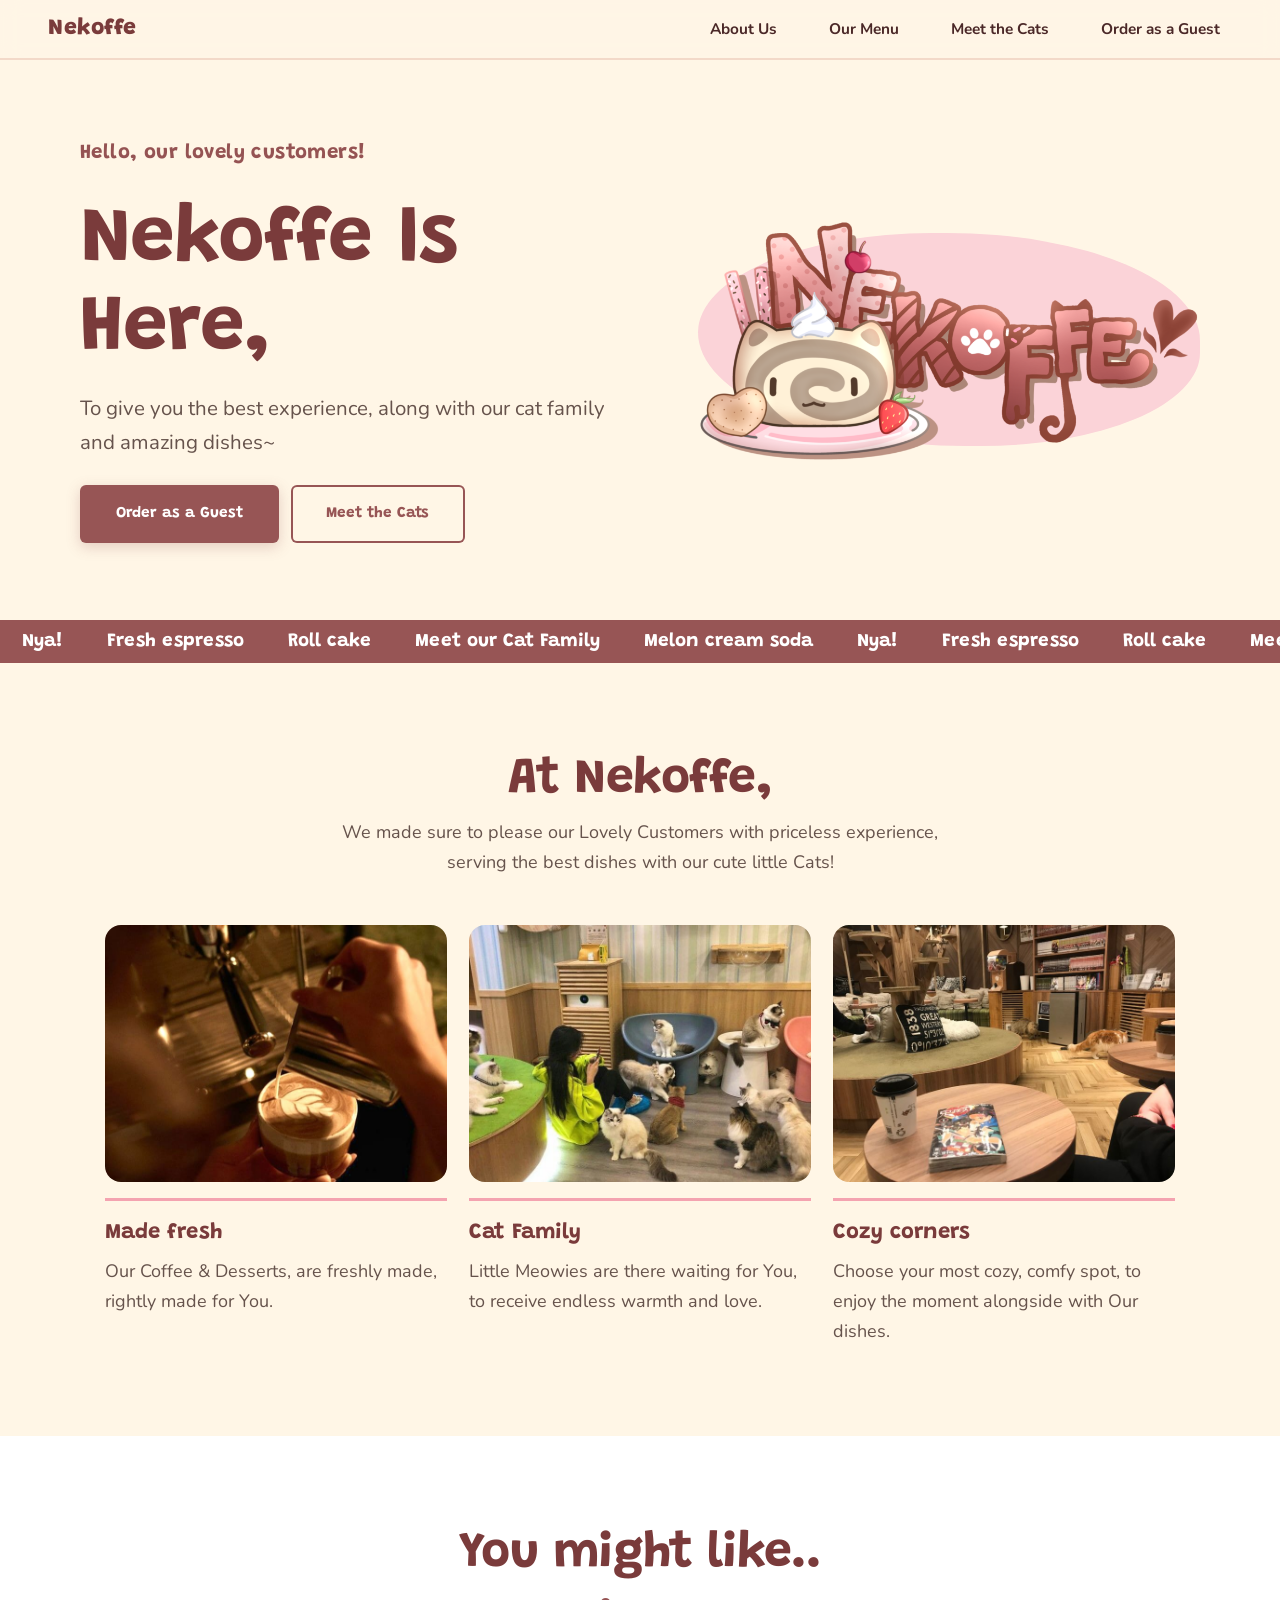
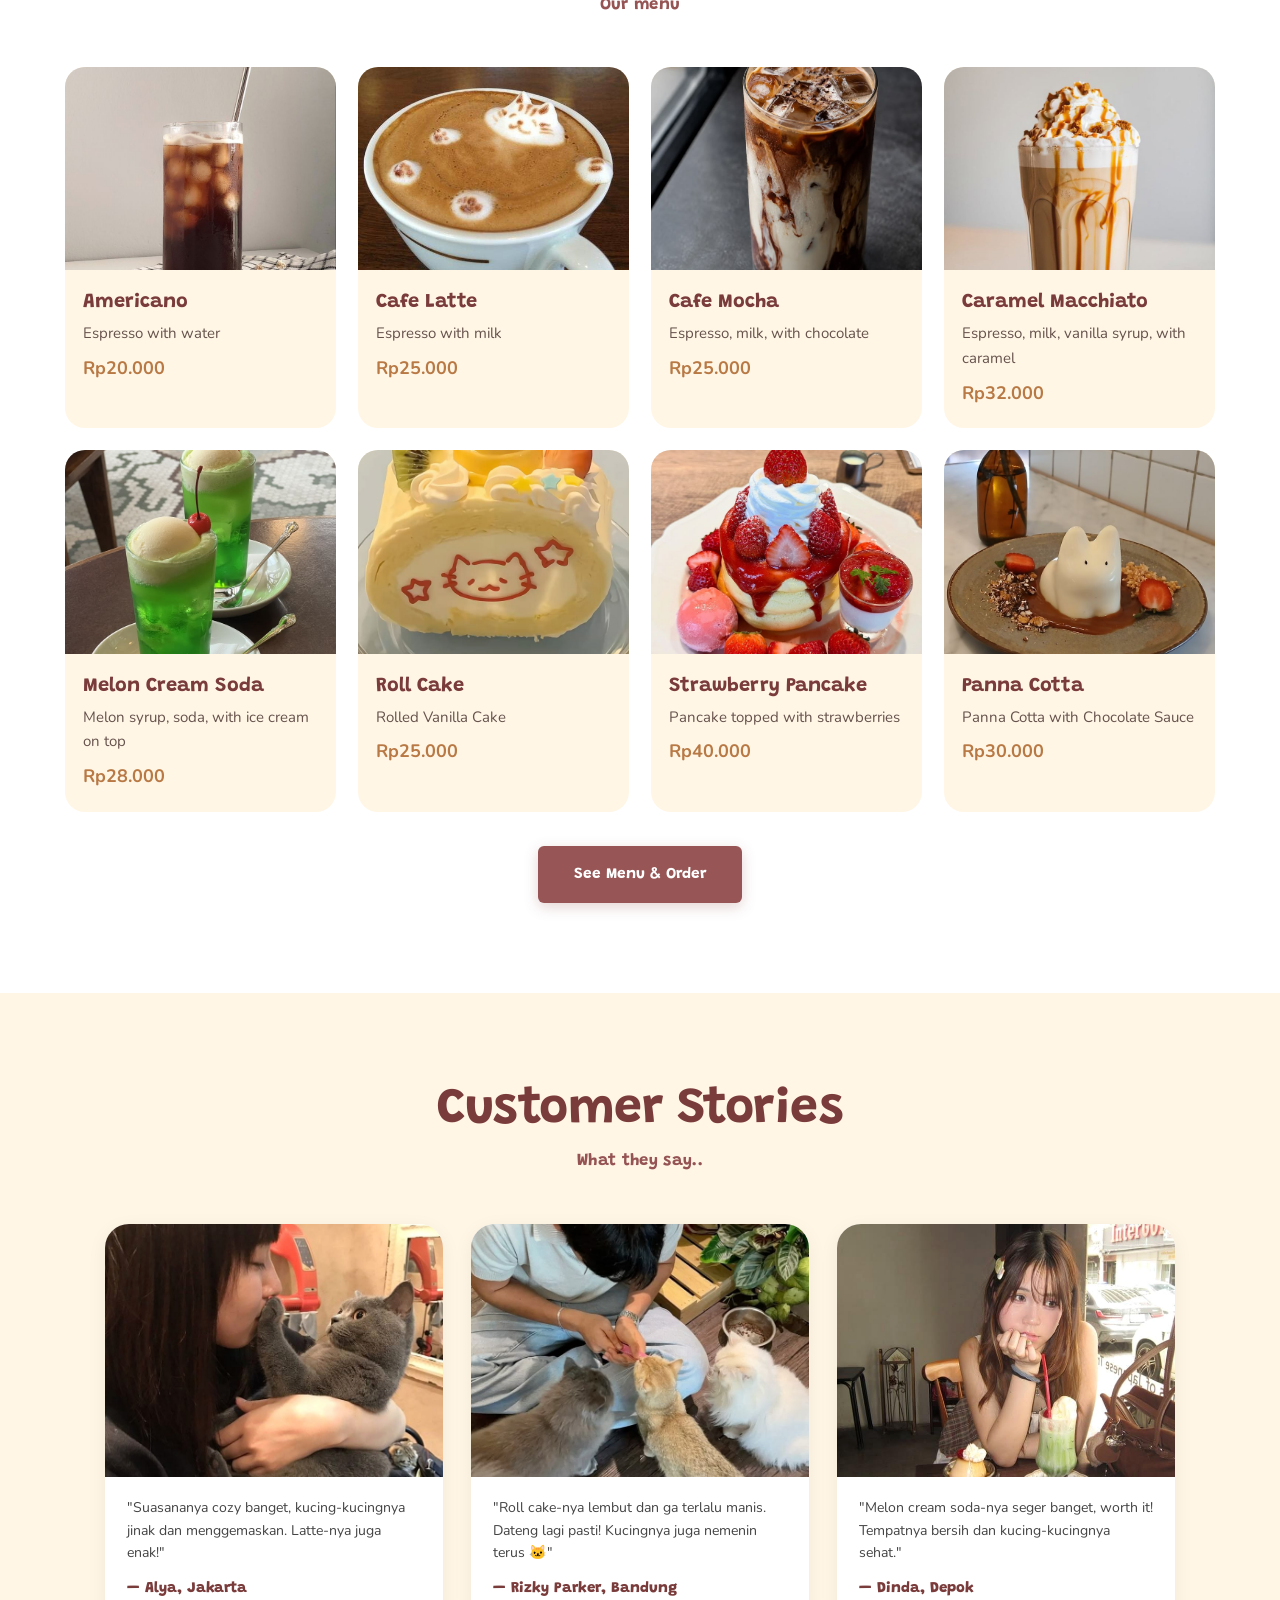
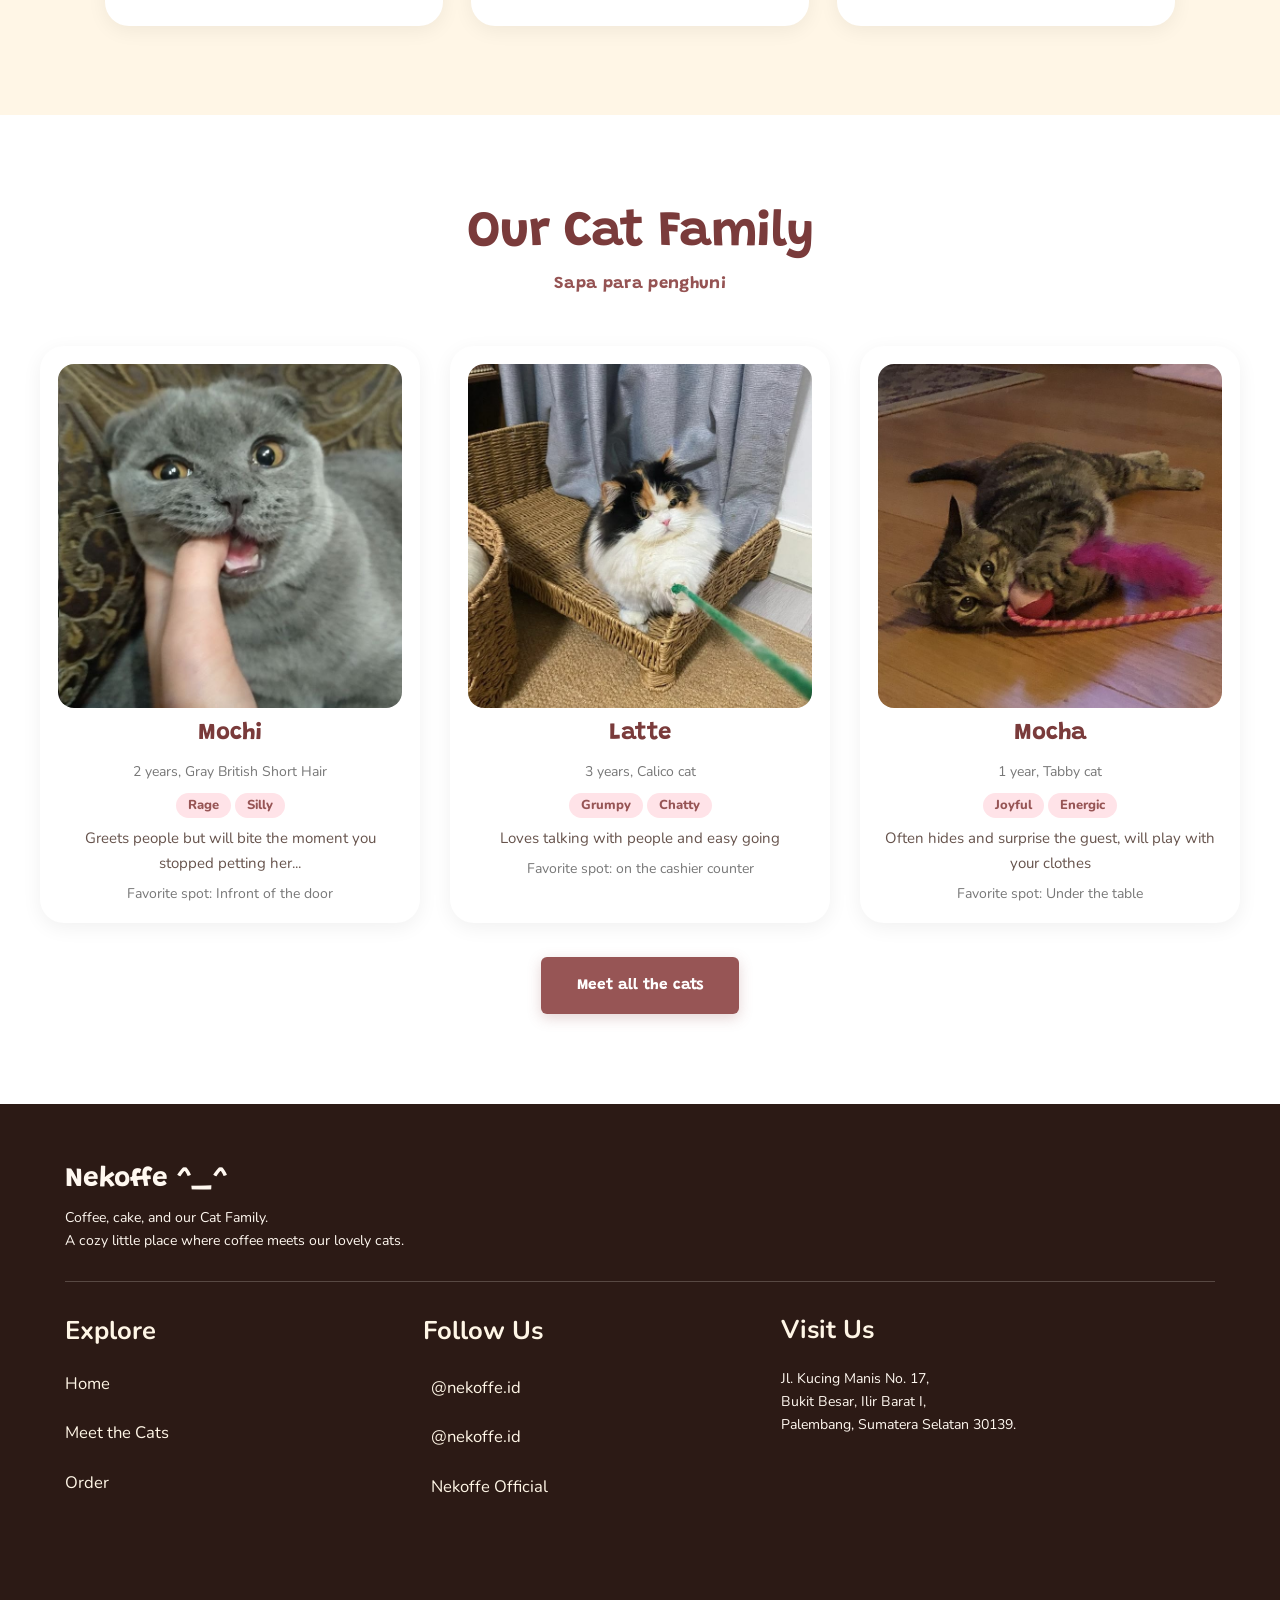
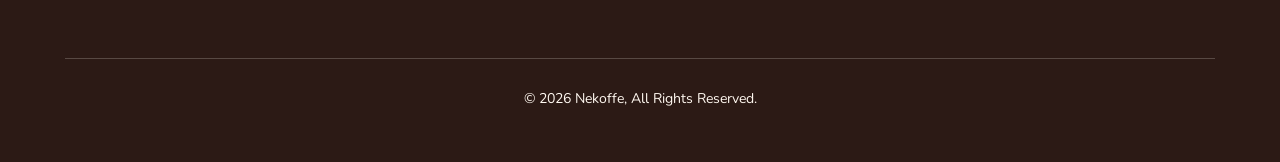
==== commit a03003f0: "membuang login as member" ====
--- a/index.html
+++ b/index.html
@@ -16,7 +16,7 @@
         <a href="index.html#menu">Our Menu</a>
         <a href="pages/cats.html">Meet the Cats</a>
         <a href="pages/order.html">Order as a Guest</a>
-        <a href="login.html">Member Login</a>
+       
     </nav>
 </header>
 <section class="hero2">
--- a/assets/css/style.css
+++ b/assets/css/style.css
@@ -799,44 +799,72 @@
 footer {
     background-color: #2c1a15;
     color: var(--color-accent-light);
-    padding: clamp(20px, 3vw, 35px);
-    font-size: clamp(13px, 1.1vw, 15px);
-}
-
-hr {
-    margin: 20px 0;
+    padding: clamp(28px, 4.5vw, 52px) max(clamp(18px, 4vw, 40px), calc((100% - var(--container-max)) / 2));
+    font-size: clamp(14px, 1.1vw, 16px);
+}
+
+footer hr {
+    border: none;
+    border-top: 1px solid rgba(245, 240, 232, 0.22);
+    margin: clamp(18px, 2.5vw, 28px) 0;
 }
 
 .nekoffe {
     font-family: var(--font-head);
-    font-size: 25px;
+    font-size: clamp(22px, 2.2vw, 28px);
+    margin-bottom: 4px;
 }
 
 .footer-layout {
-    display:flex;
-    justify-content: space-between;
+    display: grid;
+    grid-template-columns: minmax(140px, 1fr) minmax(160px, 1fr) minmax(260px, 1.4fr);
+    gap: clamp(24px, 4vw, 48px);
+    align-items: start;
 }
 
 .footer-title {
     color: var(--color-bg);
-    font-size: 28px;
+    font-size: clamp(20px, 2vw, 26px);
+    margin-bottom: 4px;
 }
 
 .social-media, .explore, .maps {
-    display:flex;
+    display: flex;
     flex-direction: column;
-    gap: 15px;
+    gap: clamp(10px, 1.5vw, 14px);
+    min-width: 0;
+}
+
+.explore p {
+    margin: 0;
 }
 
 .social-media a, .explore a {
     color: var(--color-bg);
-    font-size: 18px;
+    font-size: clamp(15px, 1.3vw, 18px);
     text-decoration: none;
-    transition: 0.3s;
+    transition: color 0.3s ease;
+    display: inline-flex;
+    align-items: center;
+    gap: 8px;
+    padding: 4px 0;
+    width: fit-content;
 }
 
 .social-media a:hover, .explore a:hover {
     color: var(--color-pink);
+}
+
+.maps p {
+    line-height: 1.6;
+}
+
+.maps iframe {
+    width: 100%;
+    max-width: 360px;
+    height: 180px;
+    border-radius: var(--radius-md);
+    display: block;
 }
 
 /* ==========================================================================
@@ -906,6 +934,20 @@
     .order-page {
         padding-top: clamp(130px, 20vw, 160px);
     }
+
+    .footer-layout {
+        grid-template-columns: repeat(2, minmax(0, 1fr));
+        gap: 24px 20px;
+    }
+
+    .maps {
+        grid-column: 1 / -1;
+    }
+
+    .maps iframe {
+        max-width: 100%;
+        height: 200px;
+    }
 }
 
 /* --------------------------------------------------------------------------
@@ -999,6 +1041,27 @@
 
     .method-card strong {
         font-size: 15px;
+    }
+
+    footer {
+        padding: 28px 18px;
+    }
+
+    .footer-layout {
+        grid-template-columns: 1fr;
+        gap: 24px;
+    }
+
+    .maps {
+        grid-column: auto;
+    }
+
+    .maps iframe {
+        height: 180px;
+    }
+
+    .social-media, .explore, .maps {
+        gap: 10px;
     }
 }
 
@@ -1107,6 +1170,11 @@
     .login {
         max-width: 480px;
     }
+
+    .maps iframe {
+        max-width: 420px;
+        height: 220px;
+    }
 }
 
 /* --------------------------------------------------------------------------
@@ -1157,6 +1225,11 @@
 
     .login {
         max-width: 560px;
+    }
+
+    .maps iframe {
+        max-width: 500px;
+        height: 260px;
     }
 }
 
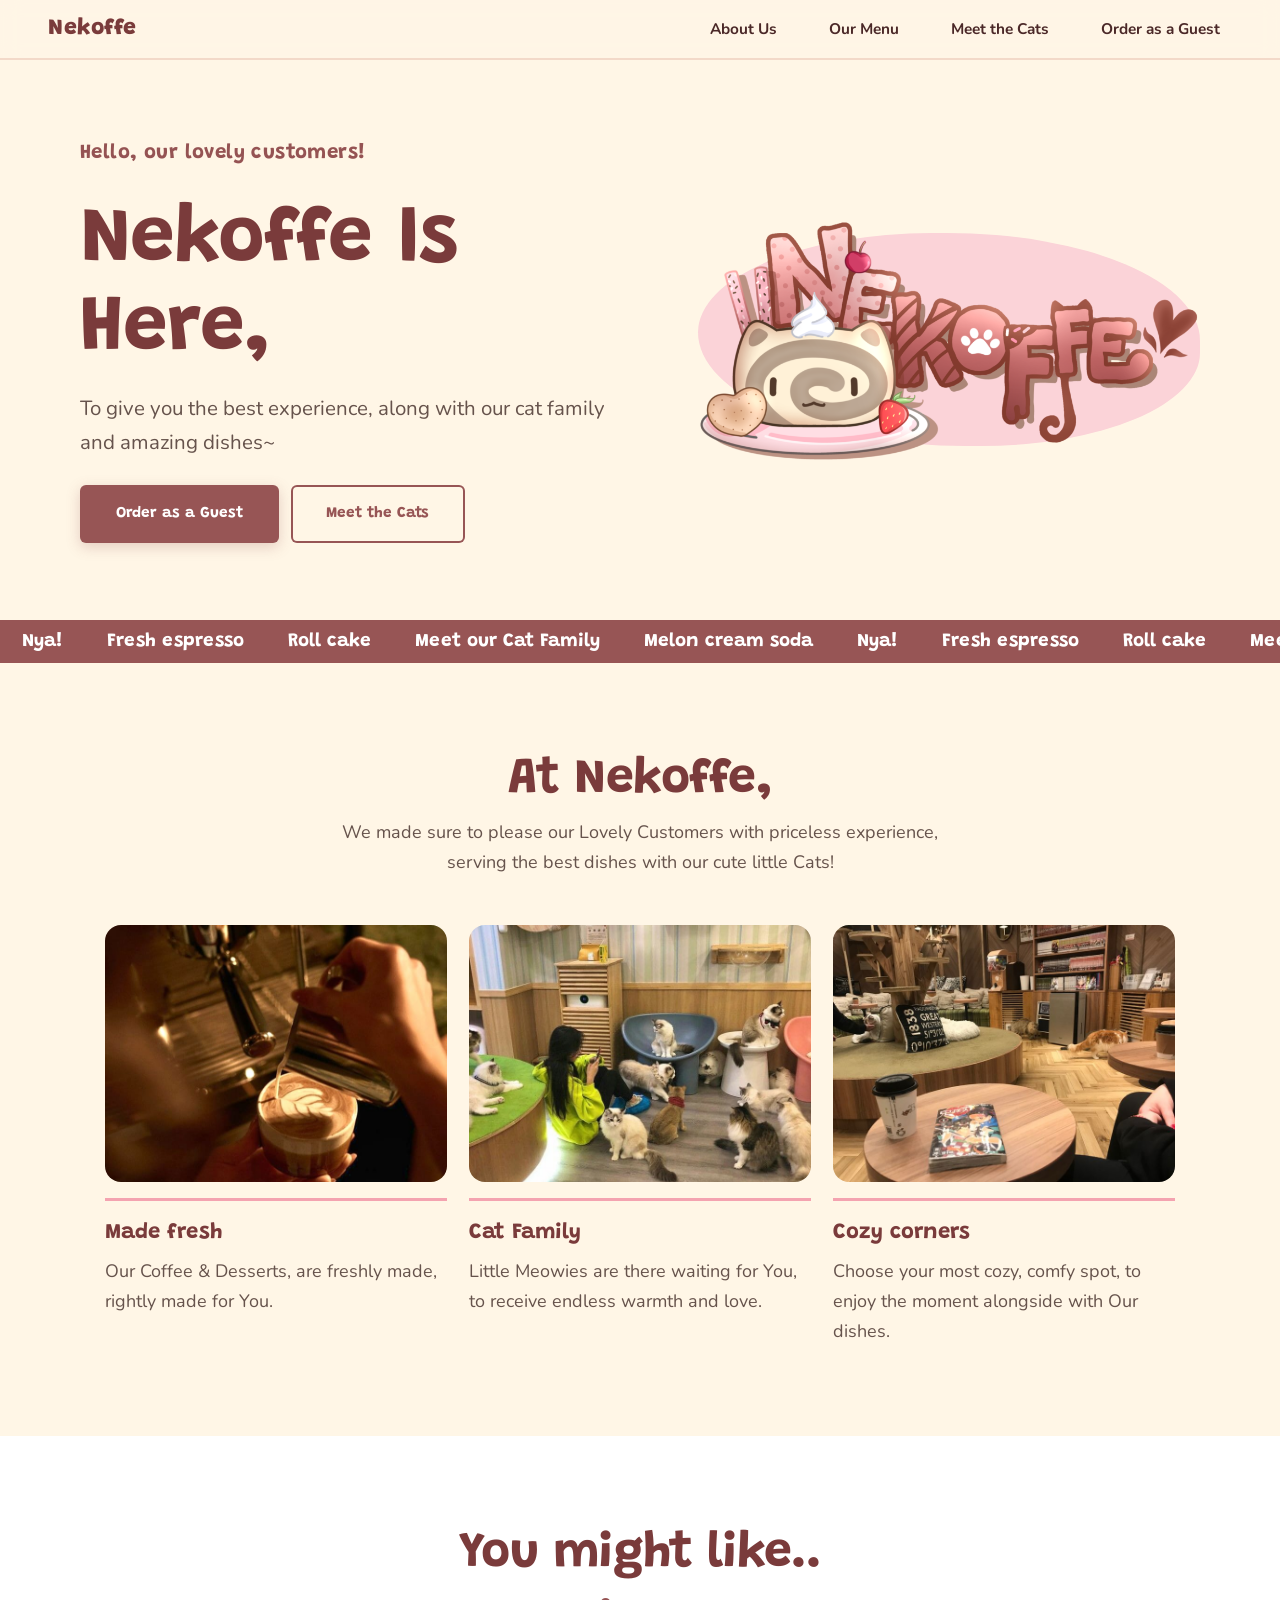
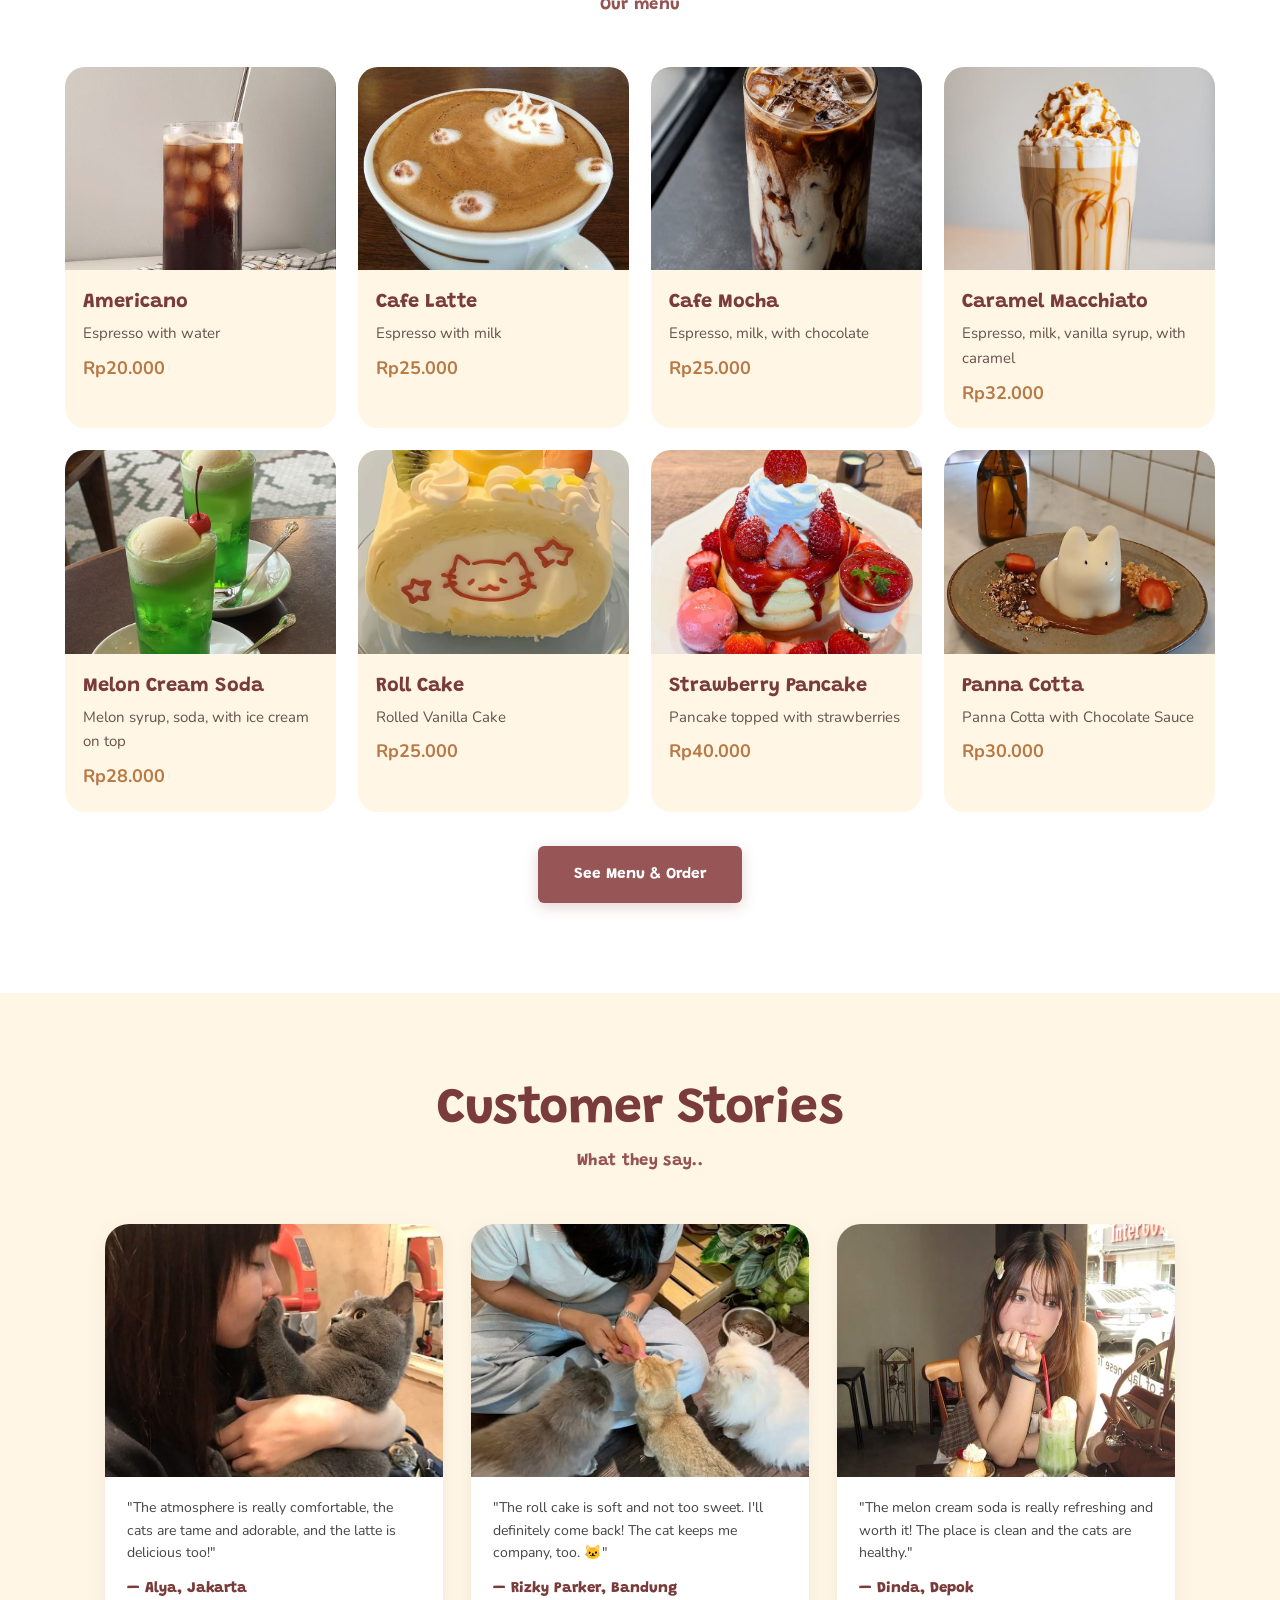
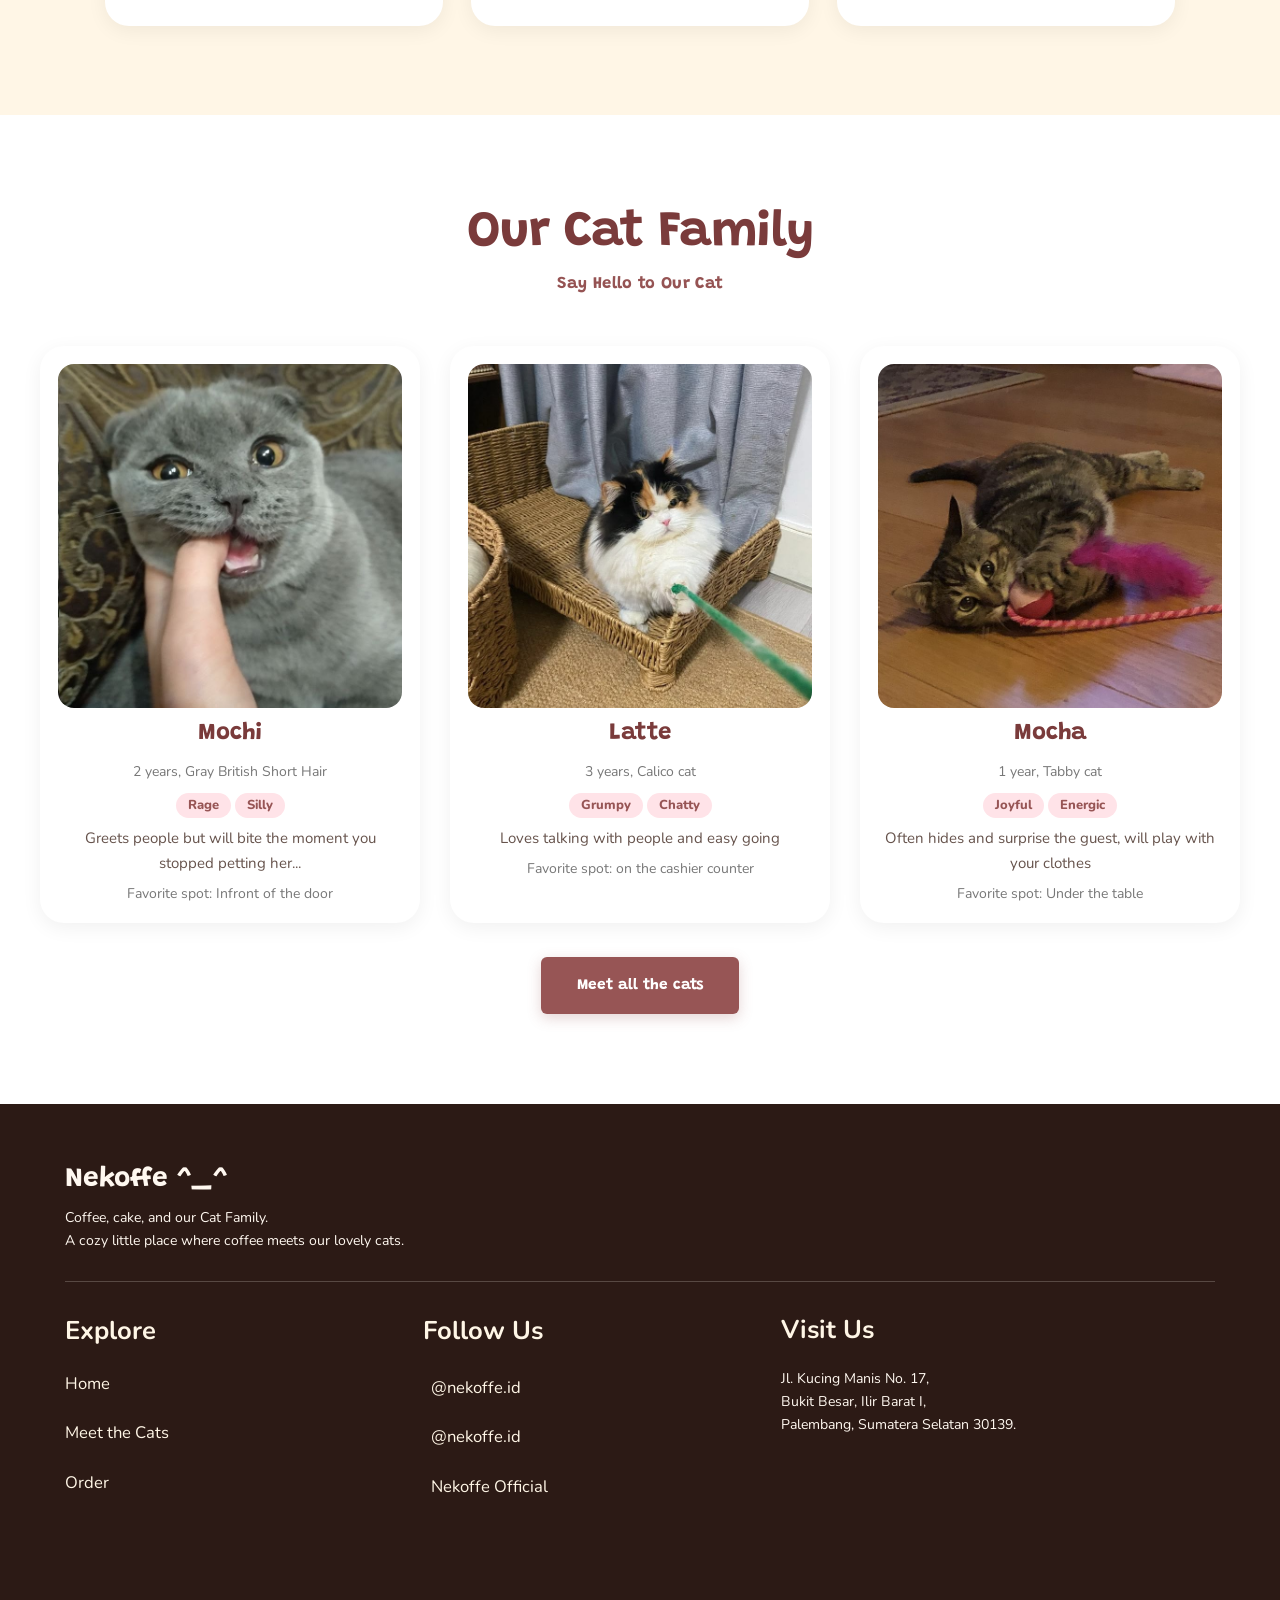
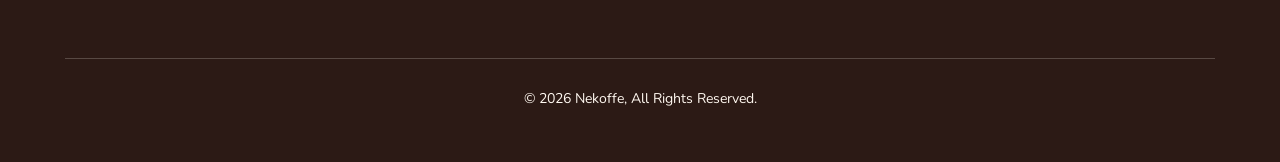
==== commit 8be8aacf: "finish" ====
--- a/index.html
+++ b/index.html
@@ -74,7 +74,7 @@
                 <img src="assets/img/foto1.jpg" alt="Testimoni pelanggan 1" loading="lazy">
             </div>
             <blockquote>
-                <p>"Suasananya cozy banget, kucing-kucingnya jinak dan menggemaskan. Latte-nya juga enak!"</p>
+                <p>"The atmosphere is really comfortable, the cats are tame and adorable, and the latte is delicious too!"</p>
                 <cite>— Alya, Jakarta</cite>
             </blockquote>
         </div>
@@ -83,7 +83,7 @@
                 <img src="assets/img/foto2.jpeg" alt="Testimoni pelanggan 2" loading="lazy">
             </div>
             <blockquote>
-                <p>"Roll cake-nya lembut dan ga terlalu manis. Dateng lagi pasti! Kucingnya juga nemenin terus 🐱"</p>
+                <p>"The roll cake is soft and not too sweet. I'll definitely come back! The cat keeps me company, too. 🐱"</p>
                 <cite>— Rizky Parker, Bandung</cite>
             </blockquote>
         </div>
@@ -92,14 +92,14 @@
                 <img src="assets/img/foto3.jpg" alt="Testimoni pelanggan 3" loading="lazy">
             </div>
             <blockquote>
-                <p>"Melon cream soda-nya seger banget, worth it! Tempatnya bersih dan kucing-kucingnya sehat."</p>
+                <p>"The melon cream soda is really refreshing and worth it! The place is clean and the cats are healthy."</p>
                 <cite>— Dinda, Depok</cite>
             </blockquote>
         </div>
     </div>
 </section>
 <section class="wrap alt" style="max-width:none"><div style="max-width:1150px;margin:0 auto">
-    <div class="head"><h2>Our Cat Family</h2><p class="small-title">Sapa para penghuni</p></div>
+    <div class="head"><h2>Our Cat Family</h2><p class="small-title">Say Hello to Our Cat</p></div>
     <div class="cats" id="cats" data-base=""></div>
     <p class="center"><a href="pages/cats.html" class="button">Meet all the cats</a></p>
 </div></section>
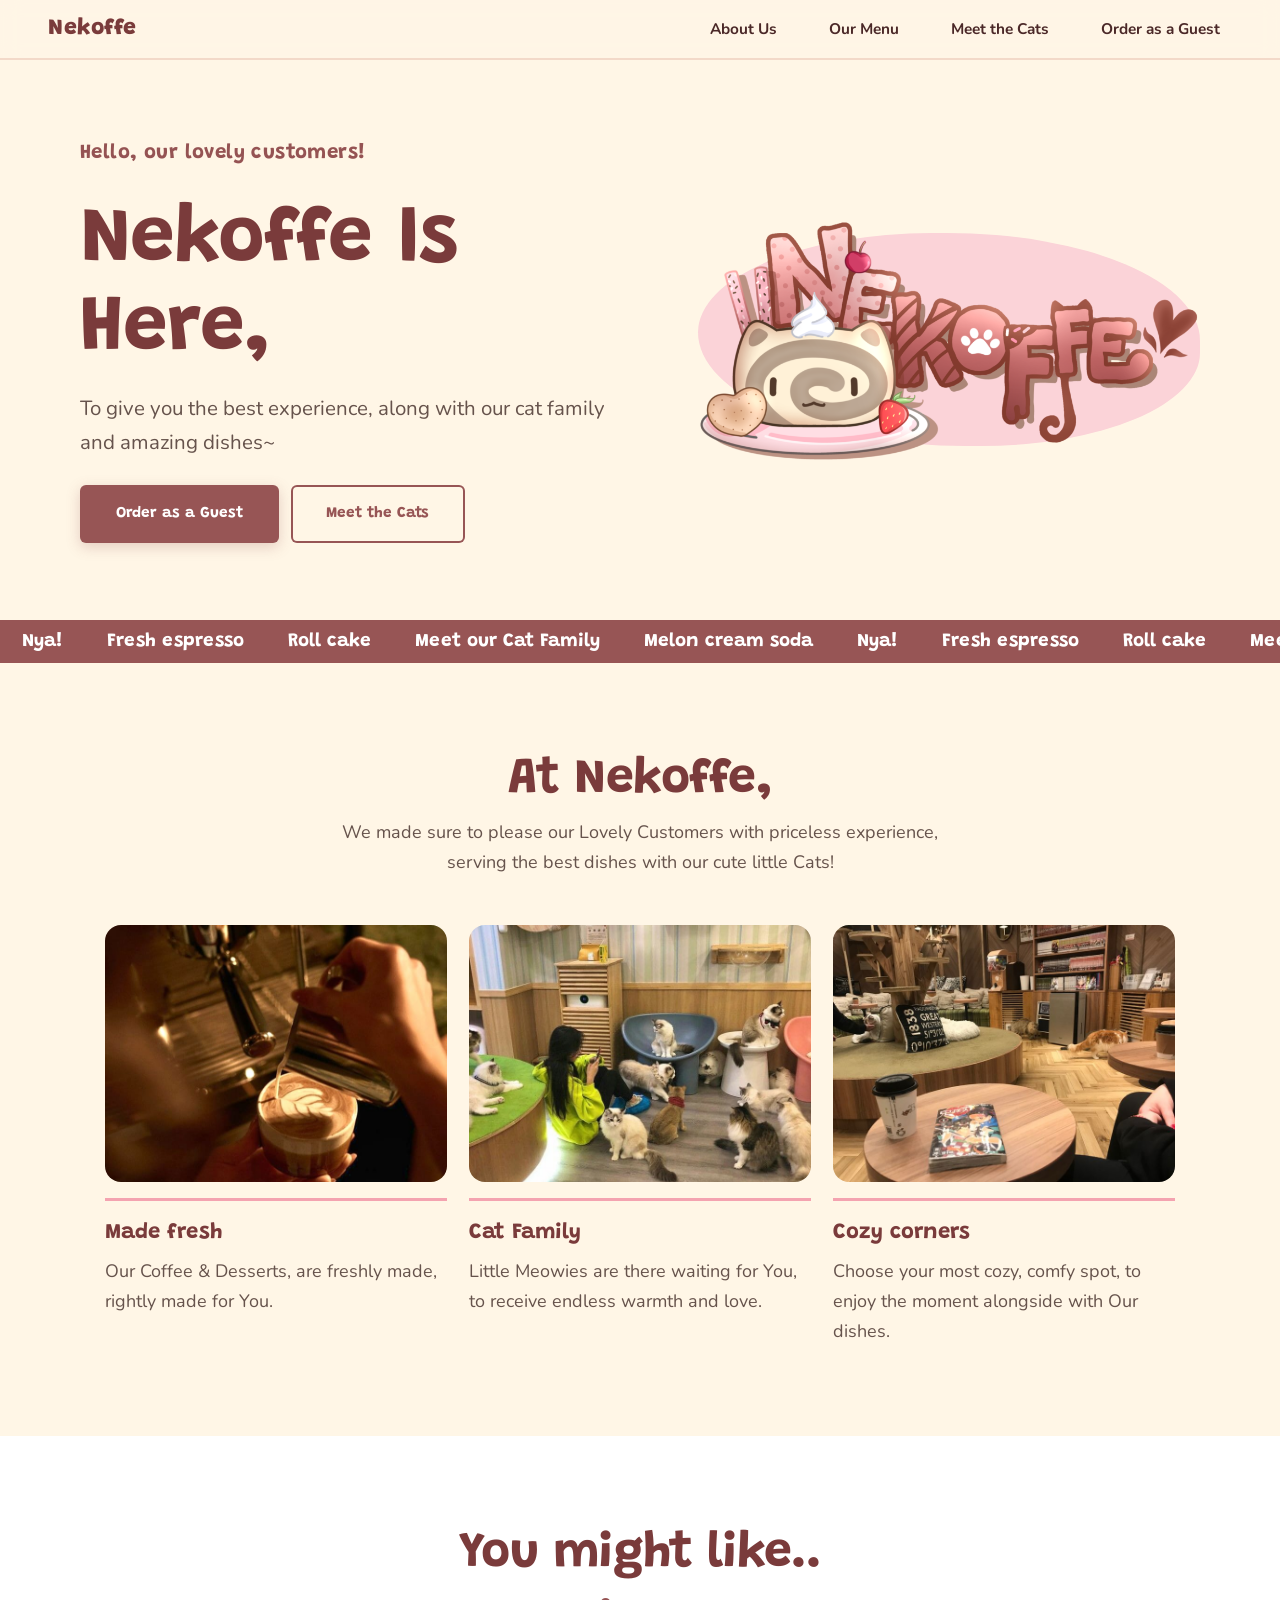
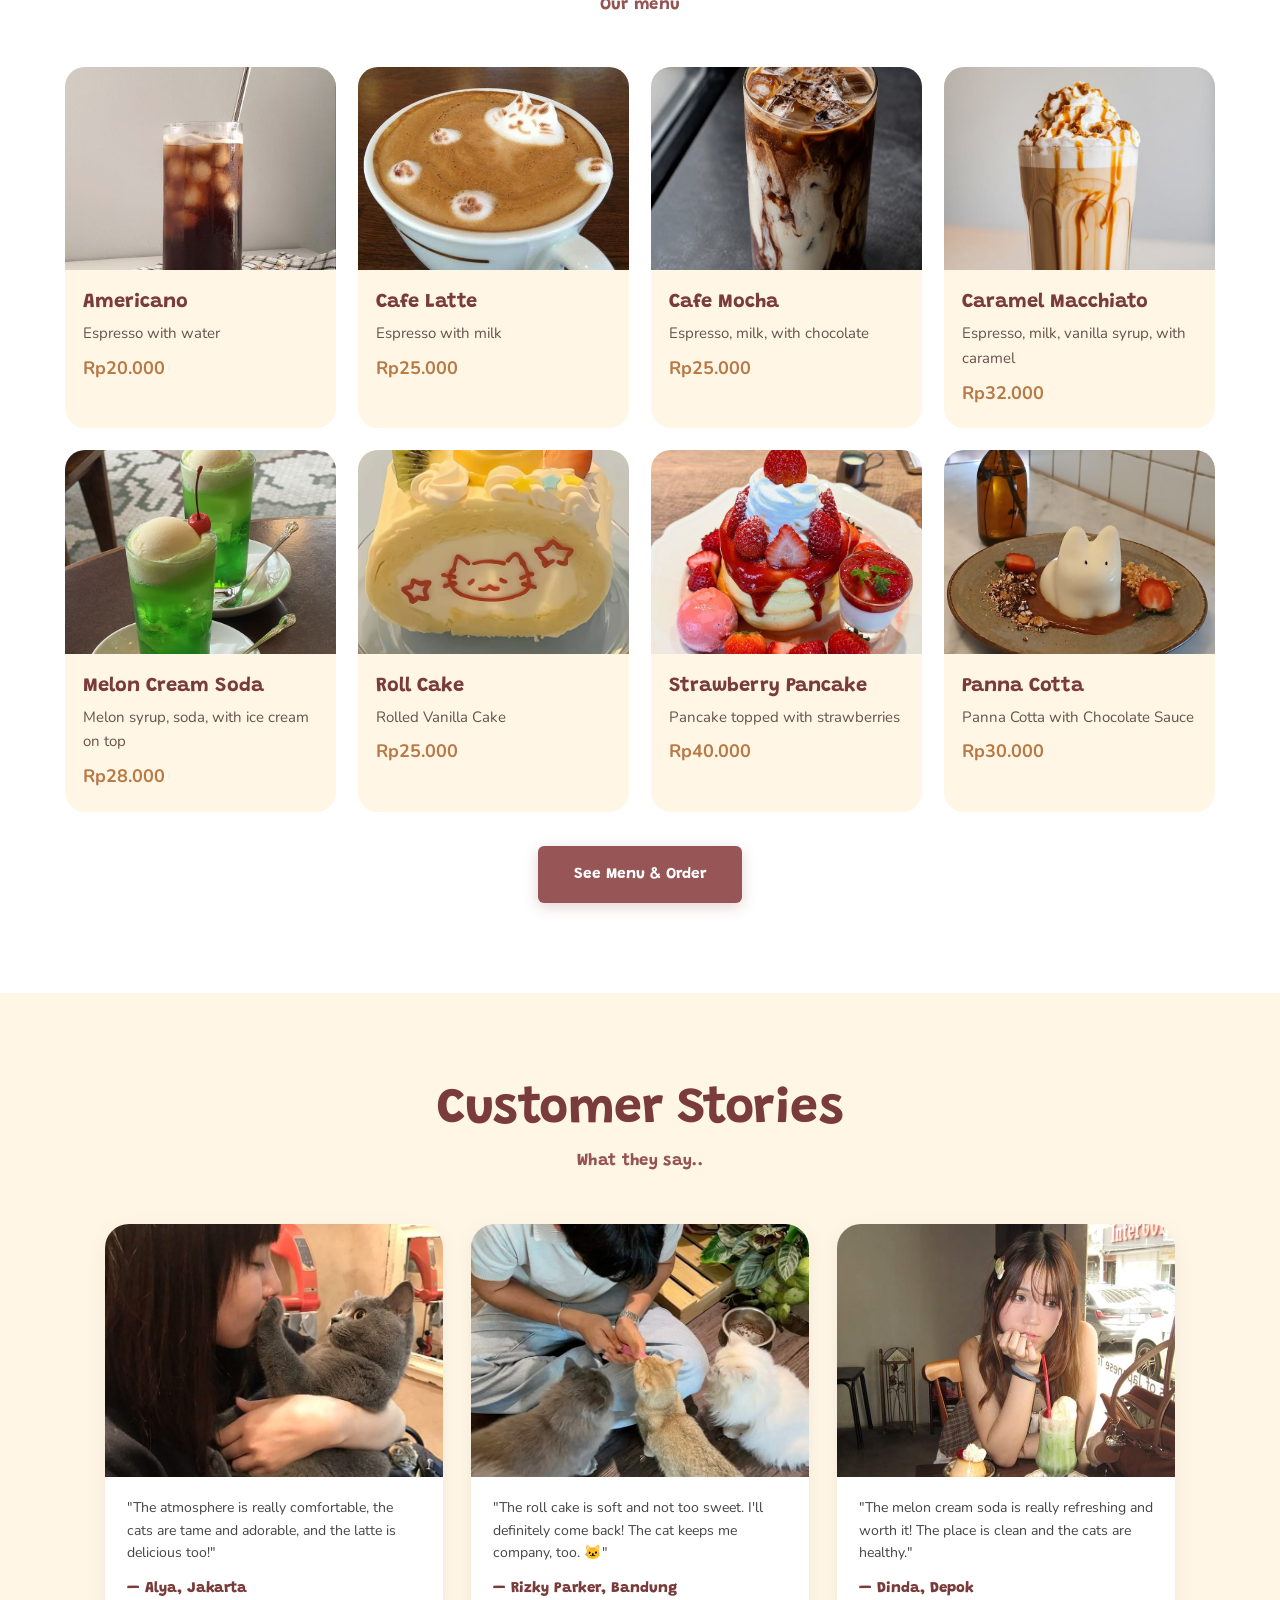
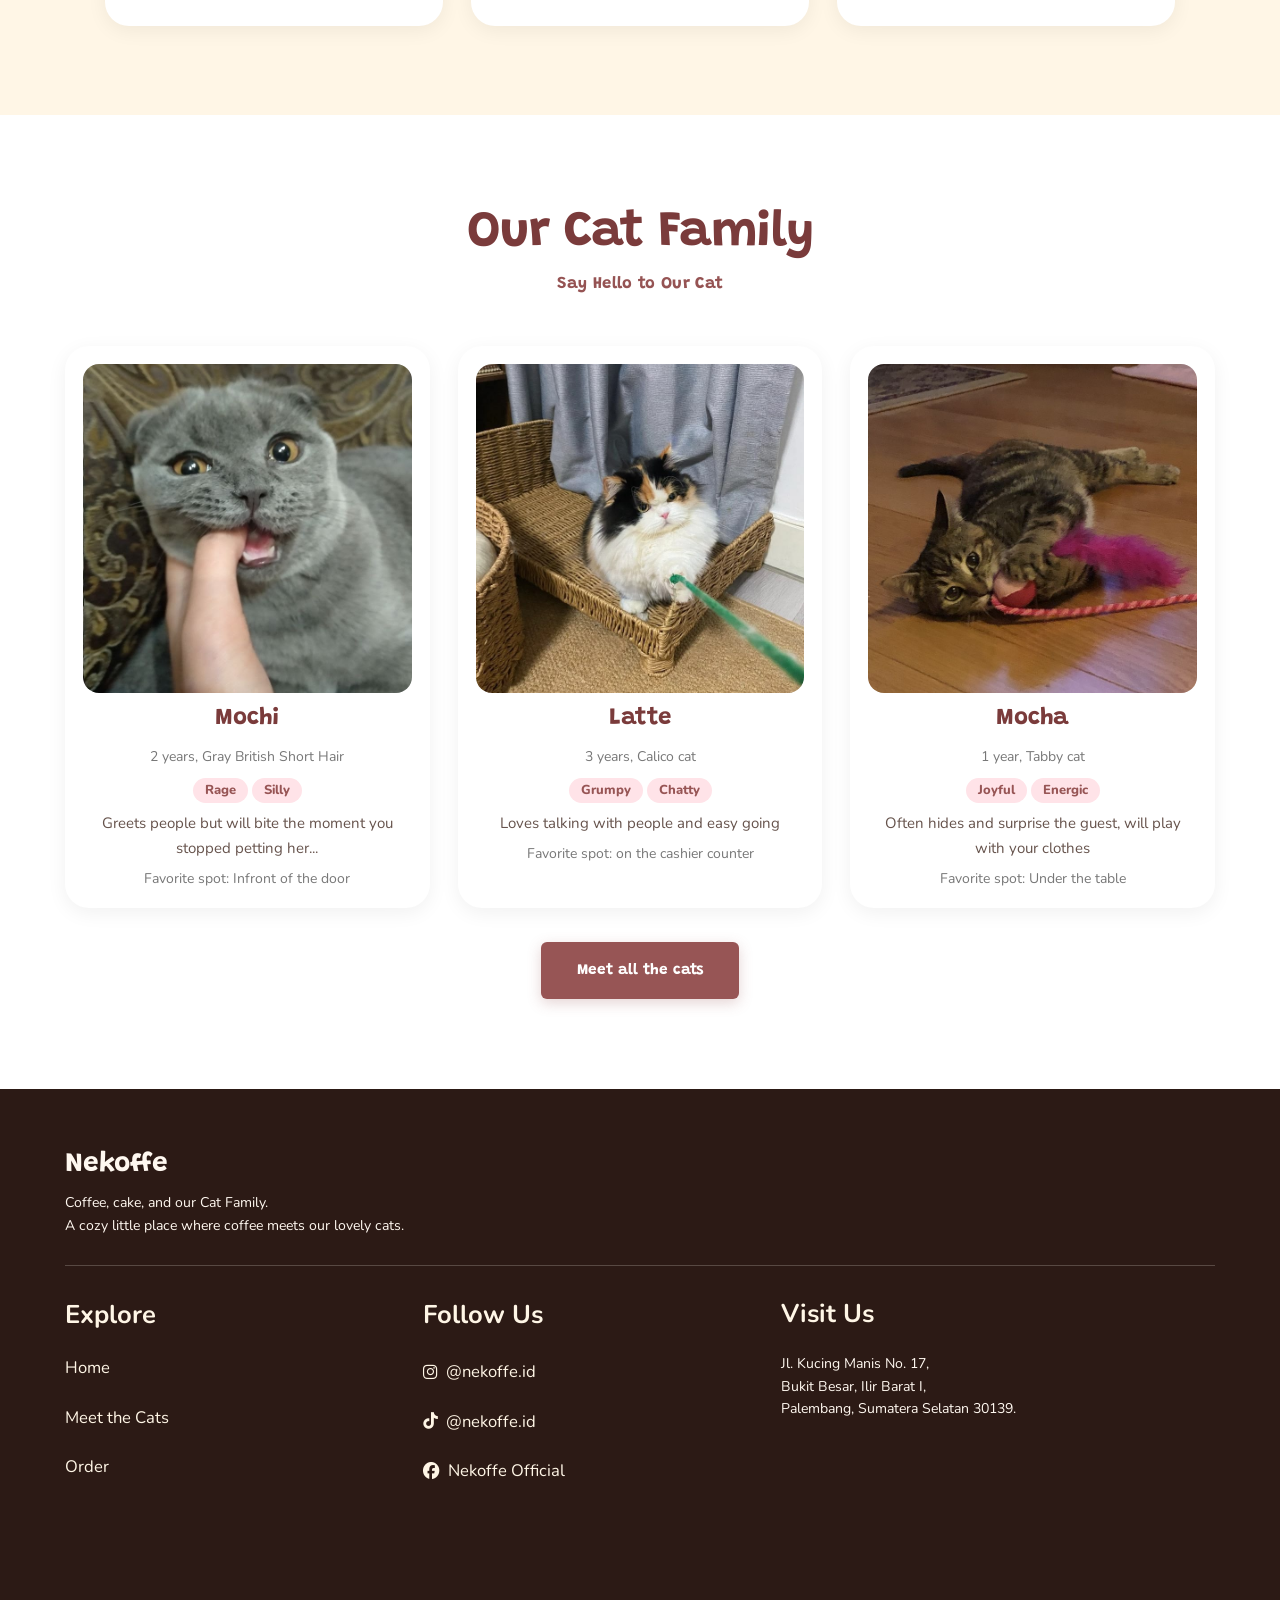
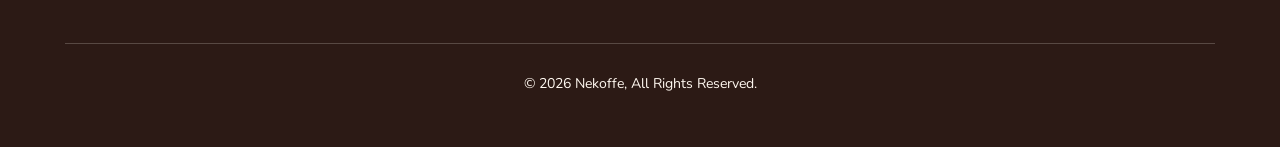
==== commit db69c286: "finally" ====
--- a/index.html
+++ b/index.html
@@ -7,6 +7,7 @@
     <link rel="preconnect" href="https://fonts.googleapis.com"><link rel="preconnect" href="https://fonts.gstatic.com" crossorigin><link href="https://fonts.googleapis.com/css2?family=Grandstander:wght@600;800&family=Nunito:wght@400;700;800&display=swap" rel="stylesheet">
     <link rel="stylesheet" href="assets/css/style.css">
     <link rel="stylesheet" href="assets/css/extra.css">
+    <link rel="stylesheet" href="https://cdnjs.cloudflare.com/ajax/libs/font-awesome/6.7.2/css/all.min.css"/>
 </head>
 <body>
 <header class="navbar">
@@ -105,7 +106,7 @@
 </div></section>
 <footer id="footer">
     <div>
-        <p class="nekoffe"><b>Nekoffe ^_^</b></p>
+        <p class="nekoffe"><b>Nekoffe</b></p>
         <p>Coffee, cake, and our Cat Family.</p>
         <p>A cozy little place where coffee meets our lovely cats.</p>
     </div>
--- a/assets/css/extra.css
+++ b/assets/css/extra.css
@@ -1,4 +1,4 @@
-﻿/* Nekoffe - fonts, landing, cats page, page transition, cat cursor (loads after style.css) */
+/* Nekoffe - fonts, landing, cats page, page transition, cat cursor (loads after style.css) */
 :root {
     --font-main:'Nunito','Trebuchet MS',sans-serif;
     --font-head:'Grandstander','Trebuchet MS',sans-serif;
@@ -322,55 +322,65 @@
     margin-top:34px
 }
 
-/* cats */
+/* cats ─ flex layout agar baris terakhir selalu center */
 .cats {
-    display: grid;
-    grid-template-columns: repeat(3, 380px);
+    --cat-gap: clamp(14px, 2.2vw, 28px);
+    --cat-cols: 2;                          /* default: mobile 2 kolom */
+    display: flex;
+    flex-wrap: wrap;
     justify-content: center;
-    gap: 30px;
+    gap: var(--cat-gap);
     width: 100%;
     margin: 0 auto;
 }
 
 .cat {
+    /* lebar kartu = (100% dibagi n kolom) dikurangi gap antar kolom */
+    flex: 0 0 calc((100% - (var(--cat-cols) - 1) * var(--cat-gap)) / var(--cat-cols));
+    max-width: calc((100% - (var(--cat-cols) - 1) * var(--cat-gap)) / var(--cat-cols));
+    box-sizing: border-box;
     background:#fff;
-    border-radius:24px;
-    padding:18px;
+    border-radius:clamp(16px,3vw,24px);
+    padding:clamp(10px,2.5vw,18px);
     text-align:center;
     box-shadow:var(--shadow-card);
     display:flex;
     flex-direction:column;
-    gap:6px
+    gap:6px;
+    min-width:0;
+    overflow-wrap:break-word
 }
 
 .cat img {
     width:100%;
+    max-width:100%;
+    height:auto;
     aspect-ratio:1;
     object-fit:cover;
-    border-radius:16px;
+    border-radius:clamp(12px,2.2vw,16px);
     background:#fbe9dc
 }
 
 .cat h3 {
     color:var(--choc);
-    font-size:24px
+    font-size:clamp(17px,3.2vw,24px)
 }
 
 .cat p {
-    font-size:15px
+    font-size:clamp(12px,2vw,15px)
 }
 
 .cat .meta {
     color:var(--color-text-muted);
-    font-size:14px
+    font-size:clamp(11px,1.8vw,14px)
 }
 .tag {
     display:inline-block;
     background:#ffe3e8;
     color:var(--color-primary);
     border-radius:99px;
-    padding:2px 12px;
-    font-size:13px;
+    padding:2px clamp(8px,1.5vw,12px);
+    font-size:clamp(11px,1.8vw,13px);
     font-weight:800;
     margin:2px
 }
@@ -385,26 +395,38 @@
 .pt {
     position:fixed;
     inset:0;
+    width:100%;
+    height:100vh;
+    height:100dvh;
     z-index:9998;
     background:#f4a3b0;
     display:flex;
     flex-direction:column;
-    gap:6px;
+    gap:clamp(6px,1.5vmin,14px);
     align-items:center;
     justify-content:center;
+    padding:env(safe-area-inset-top) max(16px,env(safe-area-inset-right)) env(safe-area-inset-bottom) max(16px,env(safe-area-inset-left));
     pointer-events:none;
     color:#fff;
-    font:800 clamp(26px,6vw,48px) var(--font-head);
-    border-radius:0 0 50% 50%/0 0 10vh 10vh;
+    font:800 clamp(24px,min(6.5vw,8dvh),72px)/1.1 var(--font-head);
+    text-align:center;
+    border-radius:0 0 50% 50%/0 0 clamp(28px,8dvh,90px) clamp(28px,8dvh,90px);
+    will-change:transform,border-radius;
+    backface-visibility:hidden;
     animation:ptIn .75s cubic-bezier(.7,0,.2,1) both
 }
 
 .pt svg {
-    width:clamp(64px,13vw,110px);
+    width:clamp(60px,min(18vw,20dvh),180px);
+    height:auto;
+    aspect-ratio:1/1;
+    flex-shrink:0;
+    display:block;
     animation:bob .6s ease-in-out infinite
 }
 
 .pt.go {
+    pointer-events:all;
     animation:ptOut .45s cubic-bezier(.7,0,.3,1) forwards;
     border-radius:0
 }
@@ -414,7 +436,8 @@
 }
 
 @keyframes ptOut {
-    from{transform:translateY(100%)}to{transform:none}
+    0%{transform:translateY(105%);border-radius:50% 50% 0 0/clamp(28px,8dvh,90px) clamp(28px,8dvh,90px) 0 0}
+    100%{transform:none;border-radius:0}
 }
 
 /* cat cursor */
@@ -499,6 +522,19 @@
     0%{scale:0}30%{scale:1.3}100%{scale:0;opacity:0}
 }
 
+@media(max-width:1024px) {
+    /* rule grid lama untuk .cats sudah diganti flex di atas */
+}
+
+/* cats: kolom menyesuaikan breakpoint */
+@media(min-width:768px) {
+    .cats { --cat-cols: 3 }     /* tablet ke atas: 3 kolom */
+}
+
+@media(min-width:1024px) {
+    .cats { --cat-cols: 3 }     /* desktop: tetap 3 kolom (ganti 4 jika perlu) */
+}
+
 @media(max-width:860px) {
     .hero2{grid-template-columns:1fr;text-align:center}.hero2 p{margin-inline:auto}.cta{justify-content:center}.art{max-width:460px;margin:0 auto;order:-1}
 }
